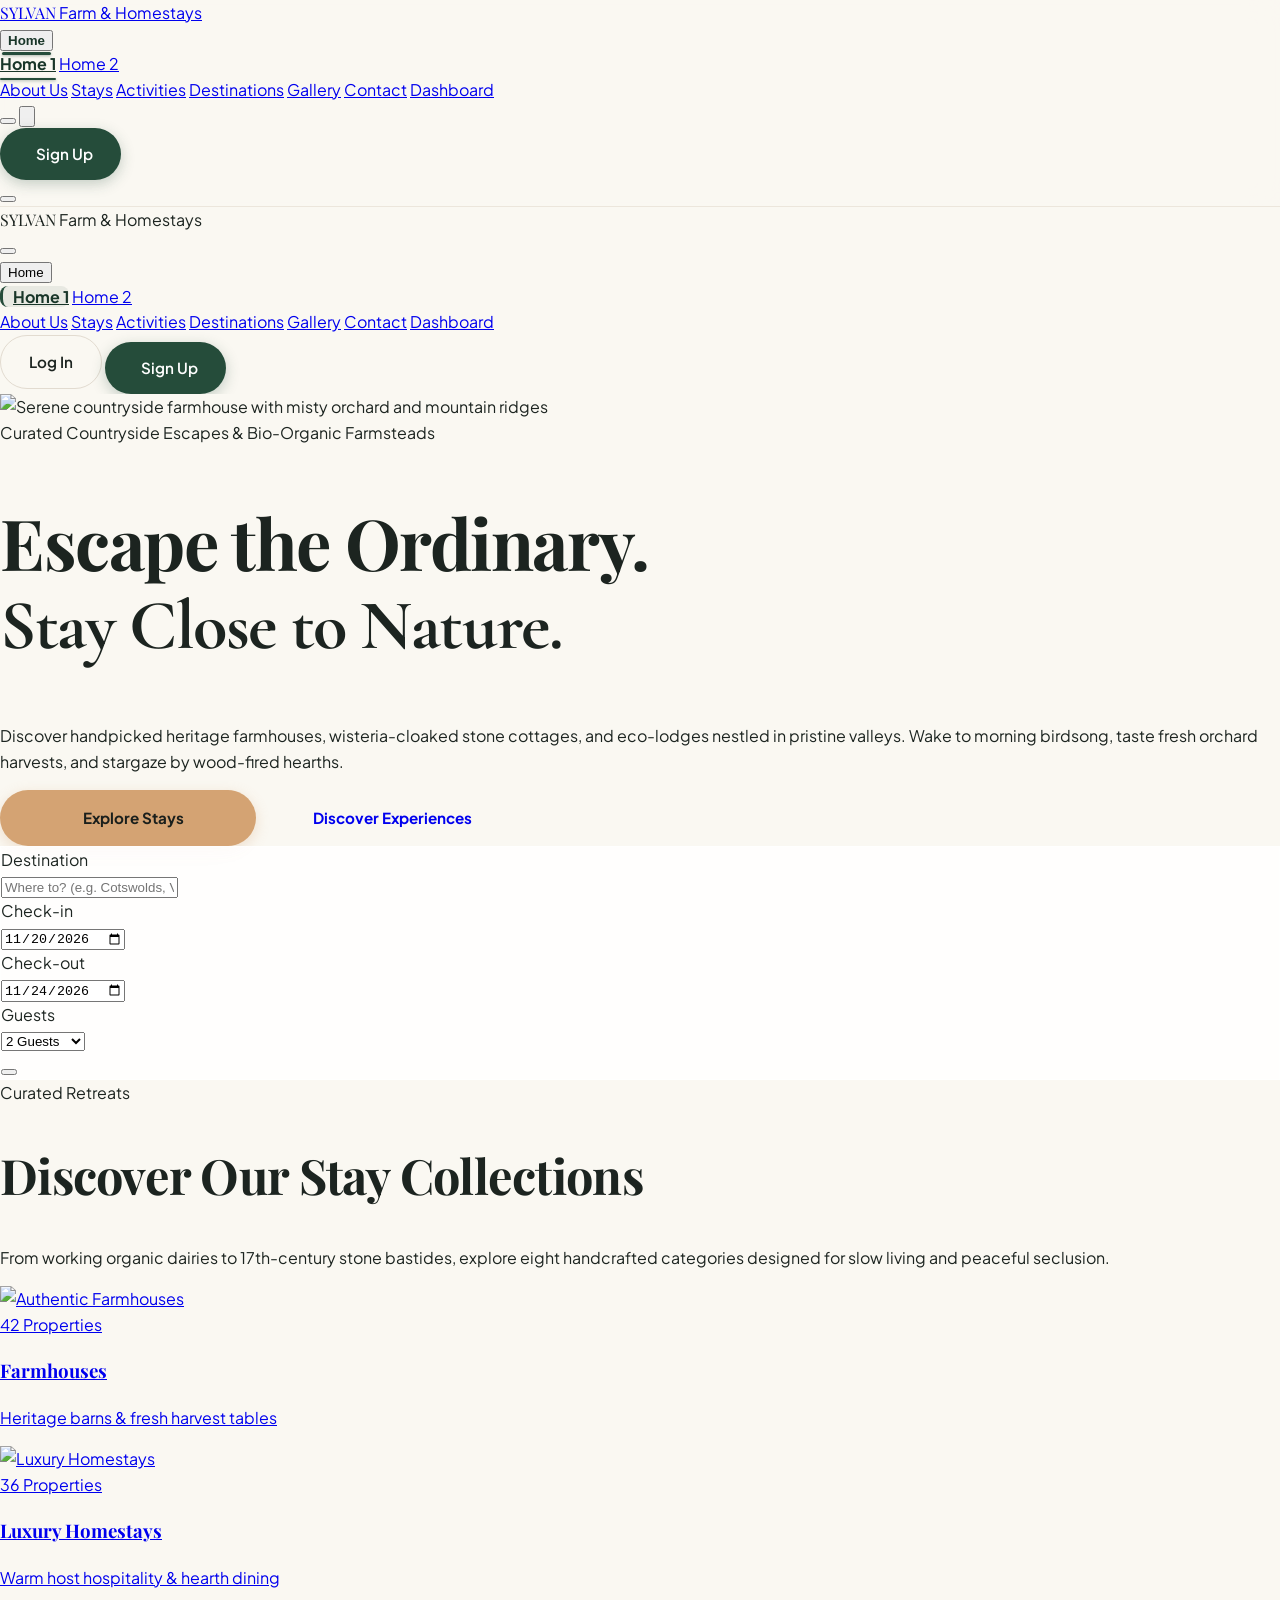
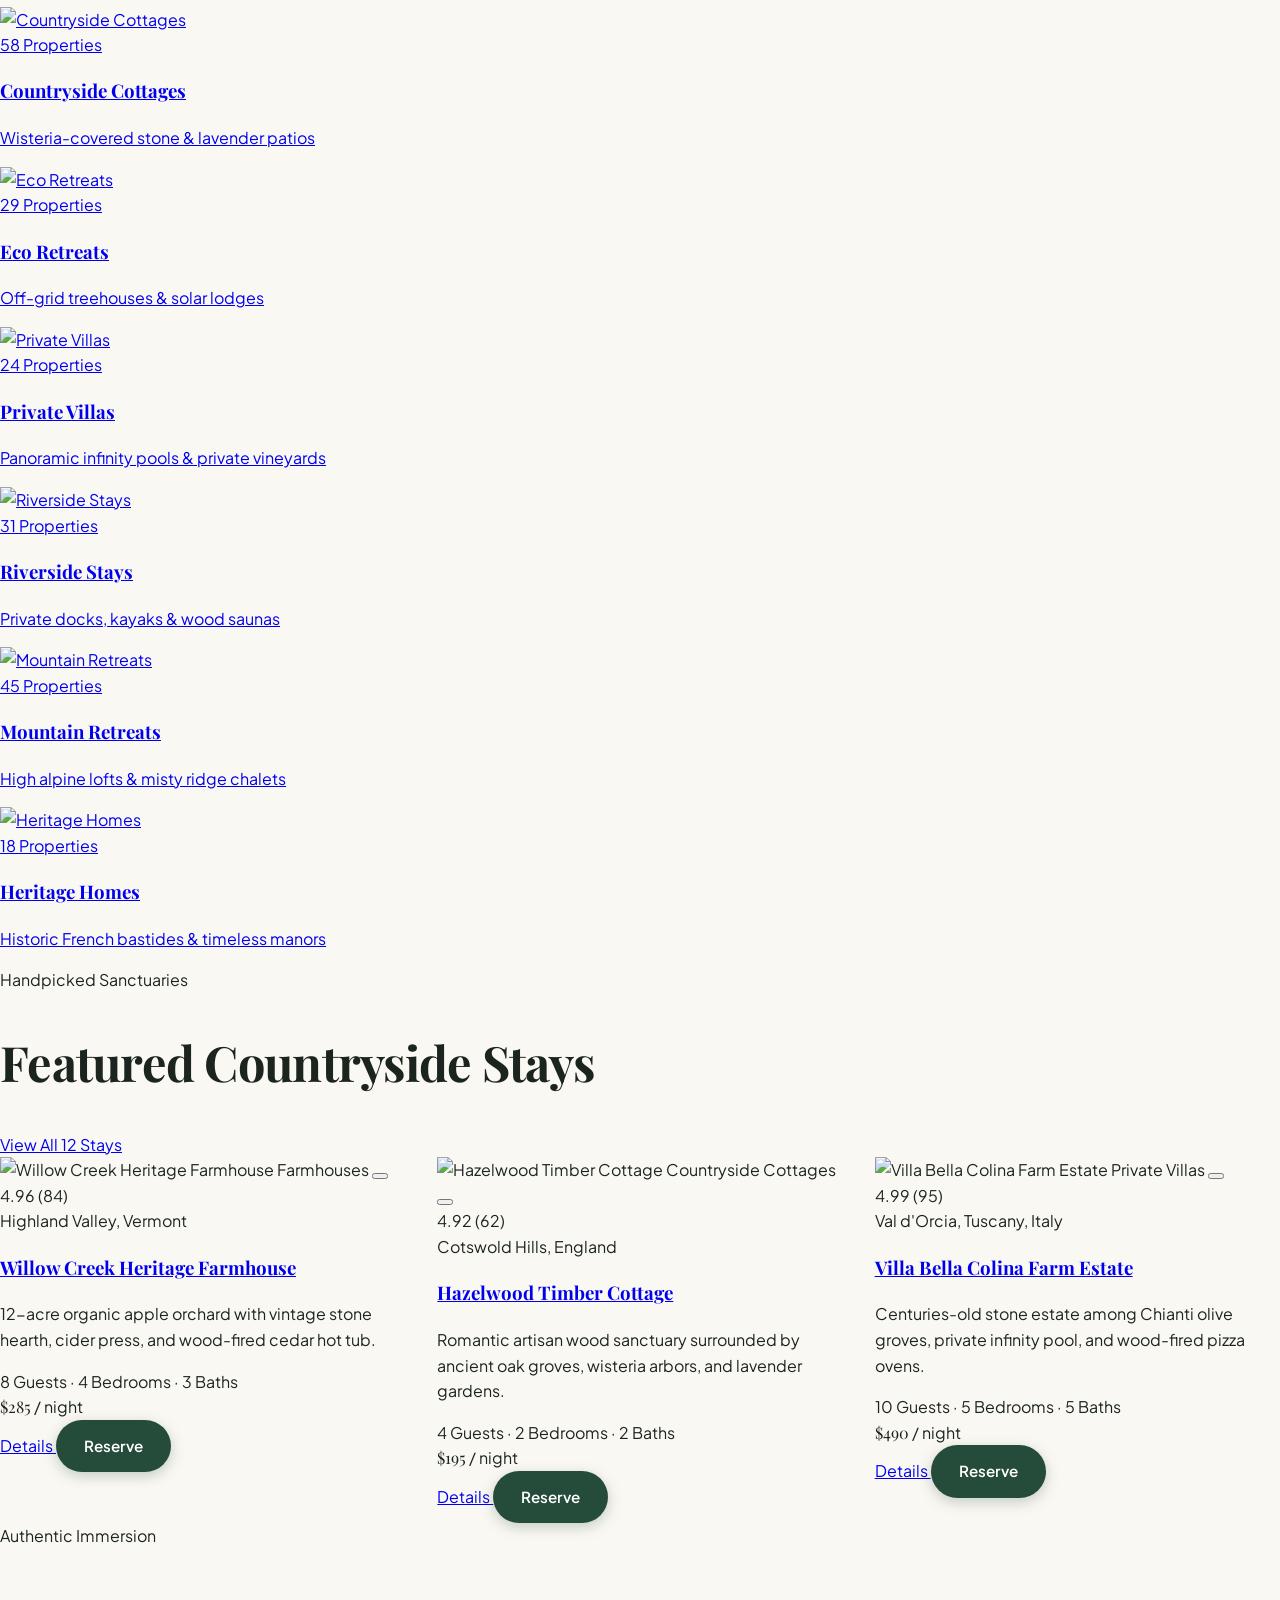
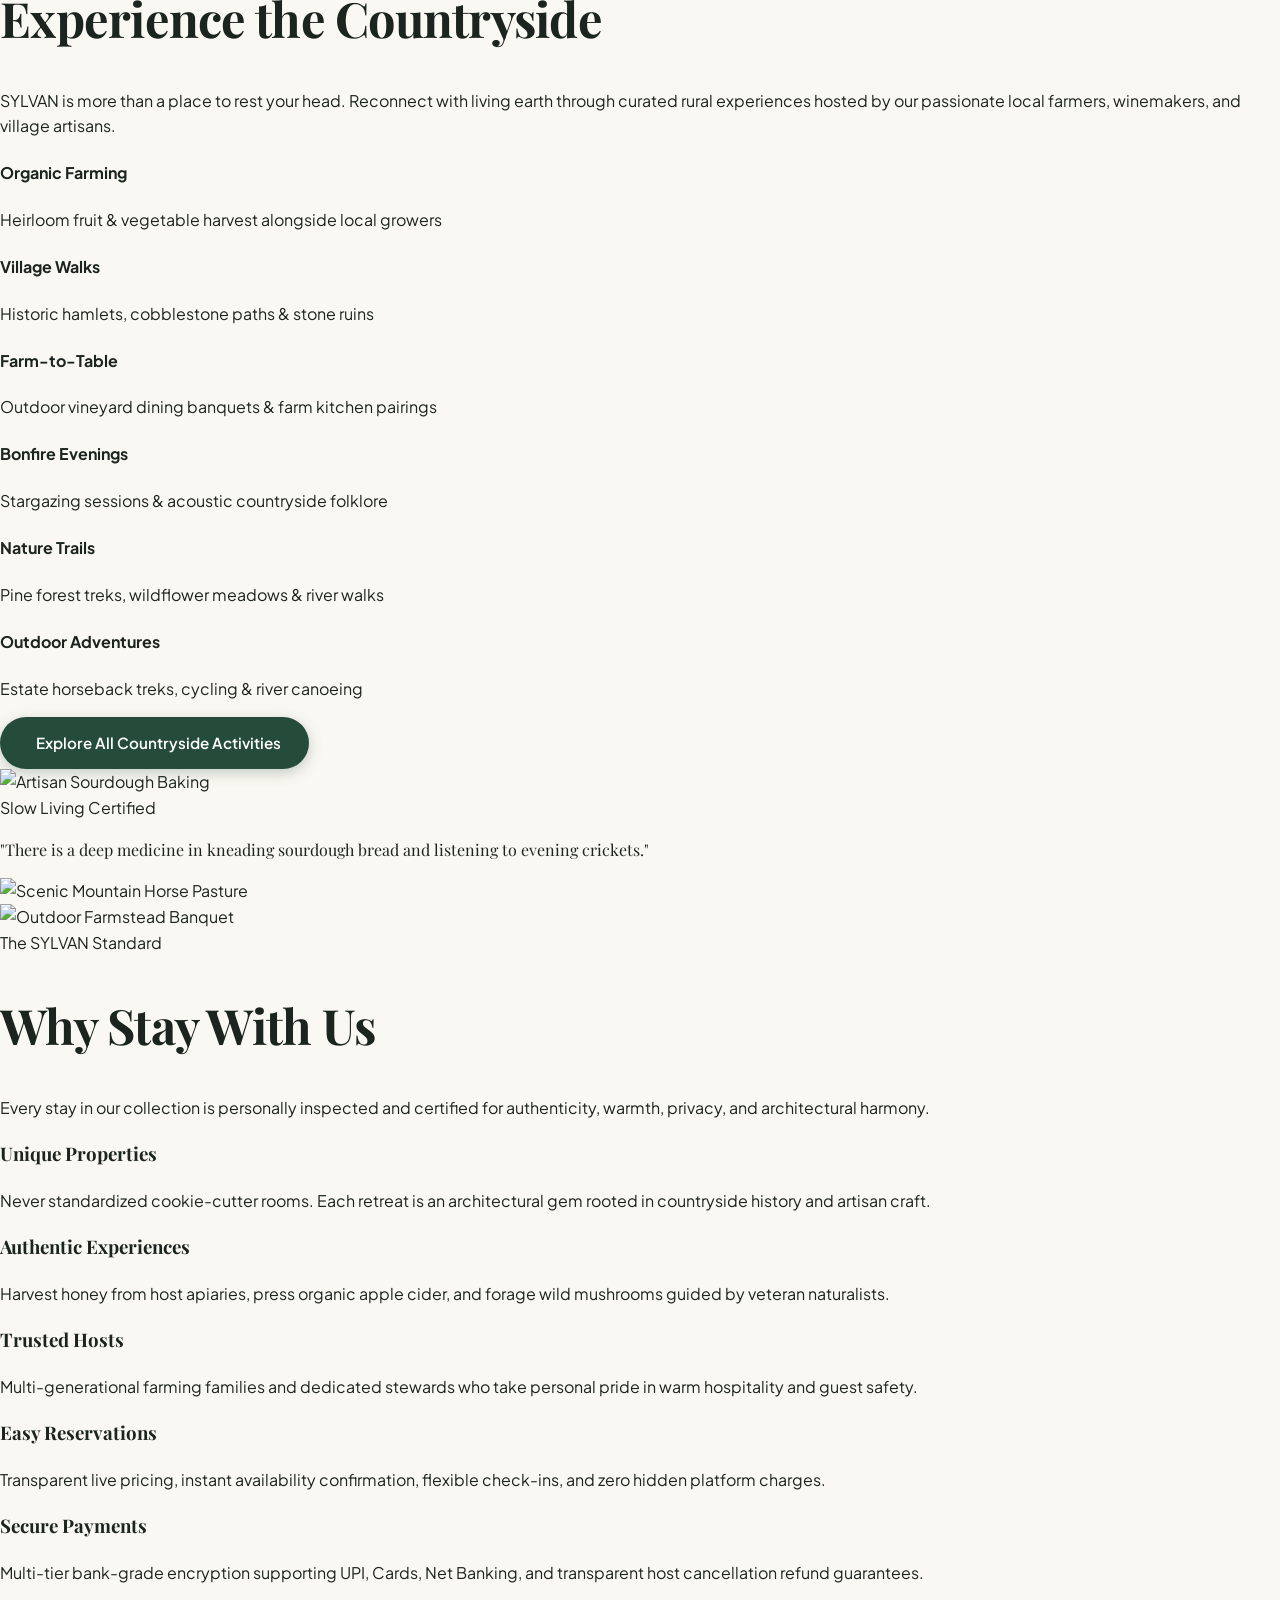
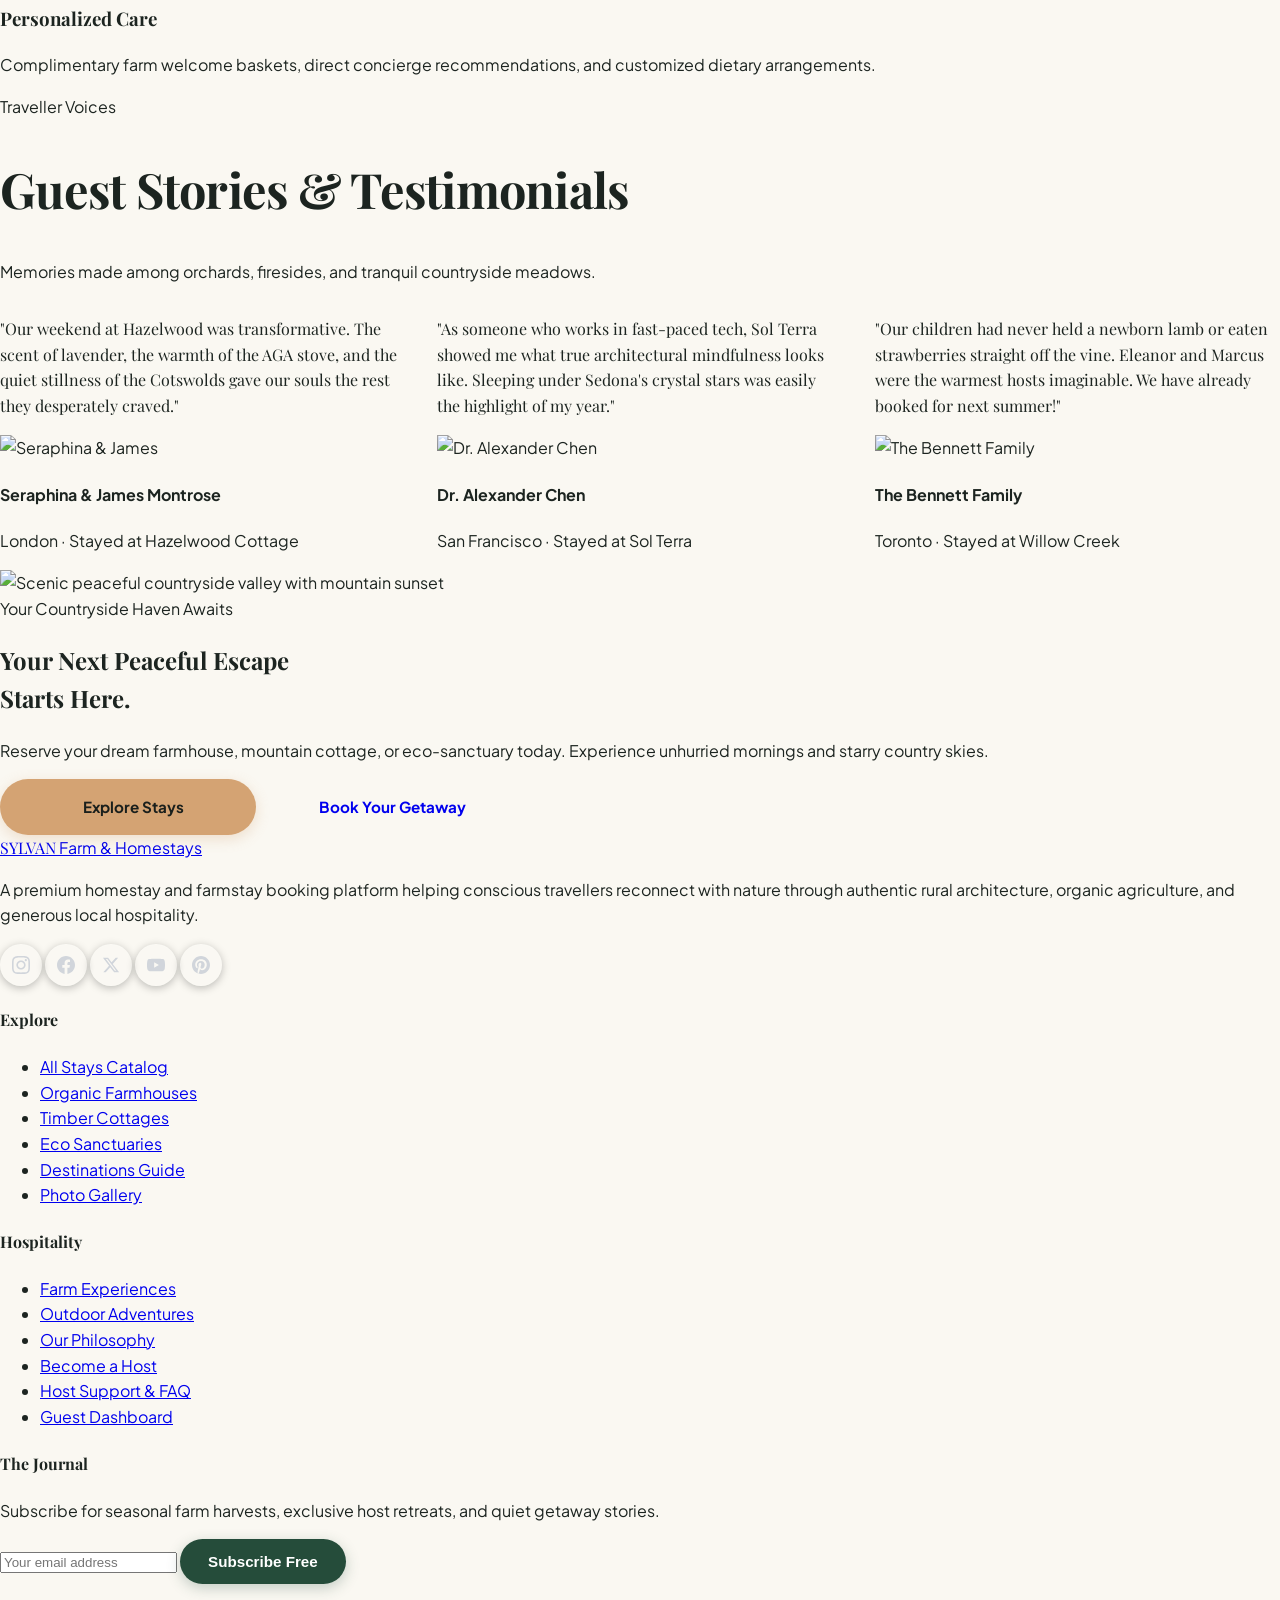
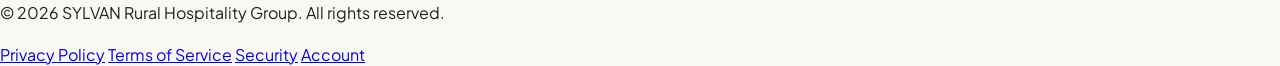
==== index.html @ 1a03da2d "Add prominent active menu indicators for desktop navbar and mobile drawer across all pages" ====
<!DOCTYPE html>
<html lang="en" dir="ltr">

<head>
  <meta charset="UTF-8">
  <link rel="icon" type="image/svg+xml" href="favicon.svg">
  <meta name="viewport" content="width=device-width, initial-scale=1.0">
  <title>SYLVAN | Luxury Homestay & Farmstay Retreats</title>
  <meta name="description"
    content="Discover, explore, and reserve authentic countryside homestays, luxury farmhouses, organic orchards, and nature sanctuaries across the world.">

  <!-- Tailwind CSS CDN -->
  <script src="https://cdn.tailwindcss.com"></script>
  <script>
    tailwind.config = {
      darkMode: 'class',
      theme: {
        extend: {
          colors: {
            forest: {
              DEFAULT: '#254C3A',
              dark: '#193629',
              light: '#32634C'
            },
            sage: {
              DEFAULT: '#A8B89A',
              light: '#E4ECE0'
            },
            cream: '#F8F5EC',
            earth: '#8B6B4A',
            sand: '#E8DDCA',
            amberAccent: '#D4A373'
          },
          fontFamily: {
            serif: ['Playfair Display', 'Georgia', 'serif'],
            display: ['Cormorant Garamond', 'Georgia', 'serif'],
            sans: ['Plus Jakarta Sans', 'sans-serif']
          }
        }
      }
    }
  </script>

  <!-- Lucide Icons -->
  <script src="https://unpkg.com/lucide@latest"></script>

  <!-- Custom Styles -->
  <link rel="stylesheet" href="css/style.css">
</head>

<body class="bg-[#FAF8F2] dark:bg-[#0F1714] text-[#1C2420] dark:text-[#F3F7F5] transition-colors duration-300">

  <!-- ==============================================================
       HEADER & NAVIGATION (Sticky across all public pages)
       ============================================================== -->
  <header class="sticky top-0 z-50 glass-nav transition-all duration-300">
    <div class="max-w-7xl mx-auto px-4 sm:px-6 xl:px-8 h-20 flex items-center justify-between gap-4">

      <!-- Logo -->
      <a href="index.html" class="flex items-center gap-2.5 sm:gap-3 group shrink-0">
        <div
          class="w-10 h-10 rounded-2xl bg-forest dark:bg-emerald-800 text-white flex items-center justify-center shadow-md group-hover:scale-105 transition-transform">
          <i data-lucide="trees" class="w-5 h-5 text-amberAccent"></i>
        </div>
        <div>
          <span
            class="font-serif text-2xl font-bold tracking-tight text-forest dark:text-emerald-300 block leading-none">SYLVAN</span>
          <span class="text-[10px] uppercase tracking-widest text-earth dark:text-stone-400 font-semibold">Farm &
            Homestays</span>
        </div>
      </a>

      <!-- Desktop Nav -->
      <nav class="hidden lg:flex items-center gap-3.5 xl:gap-6 2xl:gap-7 text-xs xl:text-sm font-semibold text-stone-700 dark:text-stone-200">
        <div class="relative group py-2">
          <button class="nav-link-active flex items-center gap-1 text-forest dark:text-emerald-300 font-bold transition-colors whitespace-nowrap">
            Home <i data-lucide="chevron-down" class="w-3.5 h-3.5"></i>
          </button>
          <div
            class="absolute top-full left-0 mt-1 w-44 bg-white dark:bg-[#15221D] rounded-2xl shadow-xl border border-stone-200 dark:border-stone-800 py-2 opacity-0 invisible group-hover:opacity-100 group-hover:visible transition-all duration-200 z-50">
            <a href="index.html"
              class="block px-4 py-2 text-xs font-semibold hover:bg-stone-50 dark:hover:bg-stone-800 text-forest dark:text-emerald-300">Home 1</a>
            <a href="home-2.html"
              class="block px-4 py-2 text-xs font-semibold hover:bg-stone-50 dark:hover:bg-stone-800">Home 2</a>
          </div>
        </div>

        <a href="about.html" class="hover:text-forest dark:hover:text-emerald-400 transition-colors whitespace-nowrap">About Us</a>
        <a href="stays.html" class="hover:text-forest dark:hover:text-emerald-400 transition-colors whitespace-nowrap">Stays</a>
        <a href="activities.html" class="hover:text-forest dark:hover:text-emerald-400 transition-colors whitespace-nowrap">Activities</a>
        <a href="destinations.html"
          class="hover:text-forest dark:hover:text-emerald-400 transition-colors whitespace-nowrap">Destinations</a>
        <a href="gallery.html" class="hover:text-forest dark:hover:text-emerald-400 transition-colors whitespace-nowrap">Gallery</a>
        <a href="contact.html" class="hover:text-forest dark:hover:text-emerald-400 transition-colors whitespace-nowrap">Contact</a>
        <a href="dashboard.html" class="hover:text-forest dark:hover:text-emerald-400 transition-colors whitespace-nowrap">Dashboard</a>
      </nav>

      <!-- Right Header Actions -->
      <div class="flex items-center gap-2 xl:gap-3 shrink-0">
        <!-- Theme Toggle -->
        <button
          class="theme-toggle-btn w-9 h-9 rounded-full bg-stone-100 dark:bg-stone-800 text-stone-700 dark:text-stone-200 flex items-center justify-center hover:scale-105 transition-transform"
          title="Toggle Light/Dark Theme">
          <i data-lucide="moon" class="theme-icon-moon w-4 h-4"></i>
          <i data-lucide="sun" class="theme-icon-sun w-4 h-4 hidden"></i>
        </button>

        <!-- RTL Toggle (Left-Right Arrow Icon) -->
        <button
          class="rtl-toggle-btn w-9 h-9 rounded-full bg-stone-100 dark:bg-stone-800 text-stone-700 dark:text-stone-200 flex items-center justify-center hover:scale-105 transition-transform"
          title="Toggle RTL / LTR Reading Direction" aria-label="Toggle RTL / LTR Reading Direction">
          <svg class="w-4 h-4" fill="none" stroke="currentColor" stroke-width="2" viewBox="0 0 24 24">
            <path stroke-linecap="round" stroke-linejoin="round" d="M8 7h12m0 0l-4-4m4 4l-4 4m0 6H4m0 0l4 4m-4-4l4-4" />
          </svg>
        </button>

        <!-- Primary Auth CTA (Sign Up in all views: mobile, tablet, desktop) -->
        <div class="flex items-center">
          <a href="signup.html" class="btn-primary text-xs px-2.5 sm:px-3.5 xl:px-5 py-1.5 sm:py-2 xl:py-2.5 shadow-sm inline-flex items-center gap-1 sm:gap-1.5 xl:gap-2 whitespace-nowrap">
            <i data-lucide="user-plus" class="w-3.5 h-3.5 text-amberAccent"></i>
            <span>Sign Up</span>
          </a>
        </div>

        <!-- Mobile Menu Trigger -->
        <button id="mobile-menu-toggle"
          class="lg:hidden w-10 h-10 rounded-2xl bg-stone-100 dark:bg-stone-800 flex items-center justify-center text-stone-800 dark:text-stone-200">
          <i data-lucide="menu" class="w-5 h-5"></i>
        </button>
      </div>
    </div>
  </header>

  <!-- Mobile Drawer Overlay -->
  <div id="mobile-drawer" class="fixed inset-0 z-[10000] bg-stone-950/60 backdrop-blur-sm hidden transition-opacity">
    <div
      class="drawer-content fixed top-0 right-0 w-80 max-w-full h-full bg-cream dark:bg-[#15221D] p-5 sm:p-6 shadow-2xl flex flex-col justify-between transition-transform duration-300 translate-x-full overflow-y-auto">
      <div>
        <div class="flex items-center justify-between pb-6 border-b border-stone-200 dark:border-stone-800">
          <div class="flex items-center gap-2.5">
            <div class="w-9 h-9 rounded-xl bg-forest dark:bg-emerald-800 text-white flex items-center justify-center shadow-xs">
              <i data-lucide="trees" class="w-4 h-4 text-amberAccent"></i>
            </div>
            <div>
              <span class="font-serif font-bold text-lg text-forest dark:text-emerald-300 block leading-none">SYLVAN</span>
              <span class="text-[9px] uppercase tracking-widest text-earth dark:text-stone-400 font-semibold">Farm & Homestays</span>
            </div>
          </div>
          <button id="mobile-drawer-close"
            class="w-8 h-8 rounded-full bg-stone-200 dark:bg-stone-800 flex items-center justify-center">
            <i data-lucide="x" class="w-4 h-4"></i>
          </button>
        </div>

        <nav class="flex flex-col gap-2.5 mt-6 text-sm font-semibold">
          <!-- Home Submenu matching Desktop -->
          <div class="py-1">
            <button type="button"
              class="w-full flex items-center justify-between py-1.5 text-forest dark:text-emerald-300 transition-colors"
              onclick="this.nextElementSibling.classList.toggle('hidden'); const icon = this.querySelector('i'); if (icon) icon.classList.toggle('rotate-180');">
              <span class="flex items-center gap-1.5">Home</span>
              <i data-lucide="chevron-down" class="w-4 h-4 text-stone-400 transition-transform duration-200"></i>
            </button>
            <div class="pl-4 flex flex-col gap-1.5 mt-1 border-l-2 border-emerald-700/40">
              <a href="index.html" class="drawer-link-active py-1 text-xs font-bold text-forest dark:text-emerald-300 block">Home 1</a>
              <a href="home-2.html" class="py-1 text-xs font-semibold hover:text-forest">Home 2</a>
            </div>
          </div>

          <a href="about.html" class="py-1.5 hover:text-forest dark:hover:text-emerald-400 transition-colors">About Us</a>
          <a href="stays.html" class="py-1.5 hover:text-forest dark:hover:text-emerald-400 transition-colors">Stays</a>
          <a href="activities.html" class="py-1.5 hover:text-forest dark:hover:text-emerald-400 transition-colors">Activities</a>
          <a href="destinations.html" class="py-1.5 hover:text-forest dark:hover:text-emerald-400 transition-colors">Destinations</a>
          <a href="gallery.html" class="py-1.5 hover:text-forest dark:hover:text-emerald-400 transition-colors">Gallery</a>
          <a href="contact.html" class="py-1.5 hover:text-forest dark:hover:text-emerald-400 transition-colors">Contact</a>
          <a href="dashboard.html" class="py-1.5 hover:text-forest dark:hover:text-emerald-400 transition-colors">Dashboard</a>
        </nav>
      </div>

      <div class="pt-4 sm:pt-6 border-t border-stone-200 dark:border-stone-800 flex flex-col gap-2.5 sm:gap-3 shrink-0 my-2">
        <a href="login.html" class="btn-secondary text-xs text-center py-2 sm:py-2.5 rounded-full font-semibold">Log In</a>
        <a href="signup.html" class="btn-primary text-xs text-center py-2 sm:py-2.5 rounded-full font-semibold inline-flex items-center justify-center gap-1.5">
          <i data-lucide="user-plus" class="w-3.5 h-3.5 text-amberAccent"></i>
          <span>Sign Up</span>
        </a>
      </div>
    </div>
  </div>

  <main>
    <!-- ==============================================================
         HOME 1 – SECTION 1: CINEMATIC HERO SECTION
         ============================================================== -->
    <section data-scroll-anim="hero-cinematic"
      class="relative min-h-[92vh] anim-hero-cinematic flex items-center justify-center overflow-hidden py-20 px-4 sm:px-6 lg:px-8">
      <!-- Full-Width Cinematic Background -->
      <div class="absolute inset-0 z-0">
        <img src="https://images.unsplash.com/photo-1501785888041-af3ef285b470?auto=format&fit=crop&w=2000&q=85"
          alt="Serene countryside farmhouse with misty orchard and mountain ridges"
          class="w-full h-full object-cover object-center filter brightness-[0.78]">
        <div class="absolute inset-0 bg-gradient-to-t from-stone-950/80 via-stone-950/30 to-stone-950/40"></div>
      </div>

      <div class="relative z-10 max-w-5xl mx-auto text-center text-white">
        <!-- Floating Pill Badge -->
        <div
          class="inline-flex items-center gap-2 px-4 py-1.5 rounded-full bg-white/15 backdrop-blur-md border border-white/25 text-amber-200 text-xs font-semibold mb-6 animate-fade-in shadow-lg">
          <i data-lucide="sparkles" class="w-3.5 h-3.5 text-amber-300"></i>
          <span>Curated Countryside Escapes & Bio-Organic Farmsteads</span>
        </div>

        <!-- Headline -->
        <h1 class="hero-title font-serif font-bold text-white mb-6 leading-tight drop-shadow-md">
          Escape the Ordinary.<br>
          <span class="italic font-normal font-display text-amber-100">Stay Close to Nature.</span>
        </h1>

        <!-- Supporting Description -->
        <p
          class="max-w-2xl mx-auto text-stone-200 text-base sm:text-lg mb-10 leading-relaxed font-light drop-shadow-sm">
          Discover handpicked heritage farmhouses, wisteria-cloaked stone cottages, and eco-lodges nestled in pristine
          valleys. Wake to morning birdsong, taste fresh orchard harvests, and stargaze by wood-fired hearths.
        </p>

        <!-- CTA Buttons -->
        <div class="flex flex-col sm:flex-row items-center justify-center gap-4 mb-14">
          <a href="stays.html" class="cta-btn-hero btn-amber shadow-xl">
            <i data-lucide="compass" class="w-4 h-4 shrink-0"></i> <span>Explore Stays</span>
          </a>
          <a href="activities.html"
            class="cta-btn-hero bg-white/15 hover:bg-white/25 backdrop-blur-md border border-white/30 text-white shadow-lg">
            <i data-lucide="sprout" class="w-4 h-4 shrink-0"></i> <span>Discover Experiences</span>
          </a>
        </div>

        <!-- Interactive Search Bar -->
        <div
          class="glass-card rounded-3xl p-4 sm:p-5 text-stone-800 dark:text-stone-100 shadow-2xl max-w-4xl mx-auto border border-white/40">
          <form class="sylvan-search-bar grid grid-cols-1 sm:grid-cols-2 lg:grid-cols-4 gap-3 text-left">
            <!-- Destination -->
            <div
              class="p-3 bg-white/80 dark:bg-stone-800/80 rounded-2xl border border-stone-200/80 dark:border-stone-700/80">
              <label
                class="block text-[11px] font-bold uppercase tracking-wider text-forest dark:text-emerald-400 mb-1">Destination</label>
              <div class="flex items-center gap-2">
                <i data-lucide="map-pin" class="w-4 h-4 text-earth shrink-0"></i>
                <input type="text" name="destination" placeholder="Where to? (e.g. Cotswolds, Vermont)"
                  class="w-full bg-transparent text-xs font-semibold focus:outline-hidden placeholder-stone-400">
              </div>
            </div>

            <!-- Check-in -->
            <div
              class="p-3 bg-white/80 dark:bg-stone-800/80 rounded-2xl border border-stone-200/80 dark:border-stone-700/80">
              <label
                class="block text-[11px] font-bold uppercase tracking-wider text-forest dark:text-emerald-400 mb-1">Check-in</label>
              <div class="flex items-center gap-2">
                <i data-lucide="calendar" class="w-4 h-4 text-earth shrink-0"></i>
                <input type="date" name="checkin" value="2026-11-20"
                  class="w-full bg-transparent text-xs font-semibold focus:outline-hidden text-stone-700 dark:text-stone-300">
              </div>
            </div>

            <!-- Check-out -->
            <div
              class="p-3 bg-white/80 dark:bg-stone-800/80 rounded-2xl border border-stone-200/80 dark:border-stone-700/80">
              <label
                class="block text-[11px] font-bold uppercase tracking-wider text-forest dark:text-emerald-400 mb-1">Check-out</label>
              <div class="flex items-center gap-2">
                <i data-lucide="calendar" class="w-4 h-4 text-earth shrink-0"></i>
                <input type="date" name="checkout" value="2026-11-24"
                  class="w-full bg-transparent text-xs font-semibold focus:outline-hidden text-stone-700 dark:text-stone-300">
              </div>
            </div>

            <!-- Guests & Search Button -->
            <div class="flex gap-2">
              <div
                class="flex-1 p-3 bg-white/80 dark:bg-stone-800/80 rounded-2xl border border-stone-200/80 dark:border-stone-700/80">
                <label
                  class="block text-[11px] font-bold uppercase tracking-wider text-forest dark:text-emerald-400 mb-1">Guests</label>
                <div class="flex items-center gap-2">
                  <i data-lucide="users" class="w-4 h-4 text-earth shrink-0"></i>
                  <select name="guests"
                    class="w-full bg-transparent text-xs font-semibold focus:outline-hidden cursor-pointer">
                    <option value="1">1 Guest</option>
                    <option value="2" selected>2 Guests</option>
                    <option value="4">4 Guests</option>
                    <option value="6">6+ Guests</option>
                  </select>
                </div>
              </div>

              <button type="submit"
                class="w-14 h-full rounded-2xl bg-forest dark:bg-emerald-700 hover:bg-forest-dark text-white flex items-center justify-center shadow-lg transition-transform hover:scale-105 shrink-0"
                title="Search Countryside Stays">
                <i data-lucide="search" class="w-5 h-5"></i>
              </button>
            </div>
          </form>
        </div>
      </div>
    </section>

    <!-- ==============================================================
         HOME 1 – SECTION 2: DISCOVER OUR STAY COLLECTIONS
         ============================================================== -->
    <section data-scroll-anim="slide-left" class="py-24 px-4 sm:px-6 lg:px-8 max-w-7xl mx-auto">
      <div class="flex flex-col md:flex-row md:items-end justify-between mb-14">
        <div>
          <span class="text-xs font-bold uppercase tracking-widest text-forest dark:text-emerald-400 block mb-2">Curated
            Retreats</span>
          <h2 class="section-title font-serif font-bold text-stone-900 dark:text-stone-100">
            Discover Our Stay Collections
          </h2>
        </div>
        <p class="text-stone-600 dark:text-stone-400 text-sm max-w-md mt-4 md:mt-0 leading-relaxed">
          From working organic dairies to 17th-century stone bastides, explore eight handcrafted categories designed for
          slow living and peaceful seclusion.
        </p>
      </div>

      <!-- Category Grid with Creative Overlapping Cards -->
      <div class="grid grid-cols-1 sm:grid-cols-2 md:grid-cols-4 gap-5">
        <!-- 1. Farmhouses -->
        <a href="stays.html?category=Farmhouses"
          class="group relative rounded-3xl overflow-hidden aspect-[4/5] shadow-sm hover:shadow-xl transition-all duration-300">
          <img src="https://images.unsplash.com/photo-1580587771525-78b9dba3b914?auto=format&fit=crop&w=800&q=80"
            alt="Authentic Farmhouses"
            class="w-full h-full object-cover group-hover:scale-105 transition-transform duration-700">
          <div class="absolute inset-0 bg-gradient-to-t from-stone-950/85 via-stone-950/20 to-transparent"></div>
          <div class="absolute bottom-5 left-5 right-5 text-white">
            <span class="text-[11px] font-semibold text-amber-300 block mb-1">42 Properties</span>
            <h3 class="font-serif font-bold text-xl group-hover:text-amber-200 transition-colors">Farmhouses</h3>
            <p class="text-xs text-stone-300 line-clamp-1 mt-1 font-light">Heritage barns & fresh harvest tables</p>
          </div>
        </a>

        <!-- 2. Luxury Homestays -->
        <a href="stays.html?category=Homestays"
          class="group relative rounded-3xl overflow-hidden aspect-[4/5] shadow-sm hover:shadow-xl transition-all duration-300">
          <img src="https://images.unsplash.com/photo-1576013551627-0cc20b96c2a7?auto=format&fit=crop&w=800&q=80"
            alt="Luxury Homestays"
            class="w-full h-full object-cover group-hover:scale-105 transition-transform duration-700">
          <div class="absolute inset-0 bg-gradient-to-t from-stone-950/85 via-stone-950/20 to-transparent"></div>
          <div class="absolute bottom-5 left-5 right-5 text-white">
            <span class="text-[11px] font-semibold text-amber-300 block mb-1">36 Properties</span>
            <h3 class="font-serif font-bold text-xl group-hover:text-amber-200 transition-colors">Luxury Homestays</h3>
            <p class="text-xs text-stone-300 line-clamp-1 mt-1 font-light">Warm host hospitality & hearth dining</p>
          </div>
        </a>

        <!-- 3. Countryside Cottages -->
        <a href="stays.html?category=Countryside Cottages"
          class="group relative rounded-3xl overflow-hidden aspect-[4/5] shadow-sm hover:shadow-xl transition-all duration-300">
          <img src="https://images.unsplash.com/photo-1570129477492-45c003edd2be?auto=format&fit=crop&w=800&q=80"
            alt="Countryside Cottages"
            class="w-full h-full object-cover group-hover:scale-105 transition-transform duration-700">
          <div class="absolute inset-0 bg-gradient-to-t from-stone-950/85 via-stone-950/20 to-transparent"></div>
          <div class="absolute bottom-5 left-5 right-5 text-white">
            <span class="text-[11px] font-semibold text-amber-300 block mb-1">58 Properties</span>
            <h3 class="font-serif font-bold text-xl group-hover:text-amber-200 transition-colors">Countryside Cottages
            </h3>
            <p class="text-xs text-stone-300 line-clamp-1 mt-1 font-light">Wisteria-covered stone & lavender patios</p>
          </div>
        </a>

        <!-- 4. Eco Retreats -->
        <a href="stays.html?category=Eco Retreats"
          class="group relative rounded-3xl overflow-hidden aspect-[4/5] shadow-sm hover:shadow-xl transition-all duration-300">
          <img src="https://images.unsplash.com/photo-1486406146926-c627a92ad1ab?auto=format&fit=crop&w=800&q=80"
            alt="Eco Retreats"
            class="w-full h-full object-cover group-hover:scale-105 transition-transform duration-700">
          <div class="absolute inset-0 bg-gradient-to-t from-stone-950/85 via-stone-950/20 to-transparent"></div>
          <div class="absolute bottom-5 left-5 right-5 text-white">
            <span class="text-[11px] font-semibold text-amber-300 block mb-1">29 Properties</span>
            <h3 class="font-serif font-bold text-xl group-hover:text-amber-200 transition-colors">Eco Retreats</h3>
            <p class="text-xs text-stone-300 line-clamp-1 mt-1 font-light">Off-grid treehouses & solar lodges</p>
          </div>
        </a>

        <!-- 5. Private Villas -->
        <a href="stays.html?category=Private Villas"
          class="group relative rounded-3xl overflow-hidden aspect-[4/5] shadow-sm hover:shadow-xl transition-all duration-300">
          <img src="https://images.unsplash.com/photo-1542314831-068cd1dbfeeb?auto=format&fit=crop&w=800&q=80"
            alt="Private Villas"
            class="w-full h-full object-cover group-hover:scale-105 transition-transform duration-700">
          <div class="absolute inset-0 bg-gradient-to-t from-stone-950/85 via-stone-950/20 to-transparent"></div>
          <div class="absolute bottom-5 left-5 right-5 text-white">
            <span class="text-[11px] font-semibold text-amber-300 block mb-1">24 Properties</span>
            <h3 class="font-serif font-bold text-xl group-hover:text-amber-200 transition-colors">Private Villas</h3>
            <p class="text-xs text-stone-300 line-clamp-1 mt-1 font-light">Panoramic infinity pools & private vineyards
            </p>
          </div>
        </a>

        <!-- 6. Riverside Stays -->
        <a href="stays.html?category=Riverside Stays"
          class="group relative rounded-3xl overflow-hidden aspect-[4/5] shadow-sm hover:shadow-xl transition-all duration-300">
          <img
            src="https://encrypted-tbn0.gstatic.com/images?q=tbn:ANd9GcSJwk8LXVZpdyXnfQPbUI5dsG7AGzssmbumWL0s18po6A&s=10"
            alt="Riverside Stays"
            class="w-full h-full object-cover group-hover:scale-105 transition-transform duration-700">
          <div class="absolute inset-0 bg-gradient-to-t from-stone-950/85 via-stone-950/20 to-transparent"></div>
          <div class="absolute bottom-5 left-5 right-5 text-white">
            <span class="text-[11px] font-semibold text-amber-300 block mb-1">31 Properties</span>
            <h3 class="font-serif font-bold text-xl group-hover:text-amber-200 transition-colors">Riverside Stays</h3>
            <p class="text-xs text-stone-300 line-clamp-1 mt-1 font-light">Private docks, kayaks & wood saunas</p>
          </div>
        </a>

        <!-- 7. Mountain Retreats -->
        <a href="stays.html?category=Mountain Retreats"
          class="group relative rounded-3xl overflow-hidden aspect-[4/5] shadow-sm hover:shadow-xl transition-all duration-300">
          <img src="https://images.unsplash.com/photo-1506905925346-21bda4d32df4?auto=format&fit=crop&w=800&q=80"
            alt="Mountain Retreats"
            class="w-full h-full object-cover group-hover:scale-105 transition-transform duration-700">
          <div class="absolute inset-0 bg-gradient-to-t from-stone-950/85 via-stone-950/20 to-transparent"></div>
          <div class="absolute bottom-5 left-5 right-5 text-white">
            <span class="text-[11px] font-semibold text-amber-300 block mb-1">45 Properties</span>
            <h3 class="font-serif font-bold text-xl group-hover:text-amber-200 transition-colors">Mountain Retreats</h3>
            <p class="text-xs text-stone-300 line-clamp-1 mt-1 font-light">High alpine lofts & misty ridge chalets</p>
          </div>
        </a>

        <!-- 8. Heritage Homes -->
        <a href="stays.html?category=Heritage Homes"
          class="group relative rounded-3xl overflow-hidden aspect-[4/5] shadow-sm hover:shadow-xl transition-all duration-300">
          <img src="https://images.unsplash.com/photo-1566073771259-6a8506099945?auto=format&fit=crop&w=800&q=80"
            alt="Heritage Homes"
            class="w-full h-full object-cover group-hover:scale-105 transition-transform duration-700">
          <div class="absolute inset-0 bg-gradient-to-t from-stone-950/85 via-stone-950/20 to-transparent"></div>
          <div class="absolute bottom-5 left-5 right-5 text-white">
            <span class="text-[11px] font-semibold text-amber-300 block mb-1">18 Properties</span>
            <h3 class="font-serif font-bold text-xl group-hover:text-amber-200 transition-colors">Heritage Homes</h3>
            <p class="text-xs text-stone-300 line-clamp-1 mt-1 font-light">Historic French bastides & timeless manors
            </p>
          </div>
        </a>
      </div>
    </section>

    <!-- ==============================================================
         HOME 1 – SECTION 3: FEATURED COUNTRYSIDE STAYS
         ============================================================== -->
    <section data-scroll-anim="3d-tilt"
      class="py-24 bg-stone-100/70 dark:bg-[#121D18] px-4 sm:px-6 lg:px-8 border-y border-stone-200/60 dark:border-stone-800/60">
      <div class="max-w-7xl mx-auto">
        <div class="flex flex-col sm:flex-row sm:items-end justify-between mb-14">
          <div>
            <span
              class="text-xs font-bold uppercase tracking-widest text-forest dark:text-emerald-400 block mb-2">Handpicked
              Sanctuaries</span>
            <h2 class="section-title font-serif font-bold text-stone-900 dark:text-stone-100">
              Featured Countryside Stays
            </h2>
          </div>
          <a href="stays.html"
            class="inline-flex items-center gap-2 text-sm font-semibold text-forest dark:text-emerald-400 hover:underline mt-4 sm:mt-0">
            View All 12 Stays <i data-lucide="arrow-right" class="w-4 h-4"></i>
          </a>
        </div>

        <!-- 3 Handpicked Featured Accommodations -->
        <div class="card-grid-3">
          <!-- Card 1: Willow Creek -->
          <div
            class="group bg-white dark:bg-[#15221D] rounded-3xl overflow-hidden border border-stone-200 dark:border-stone-800 shadow-md hover:shadow-2xl transition-all duration-300 flex flex-col justify-between">
            <div class="relative aspect-[4/3] overflow-hidden">
              <img
                src="https://encrypted-tbn0.gstatic.com/images?q=tbn:ANd9GcTlg6Acao-qY6-I6ulkHoK03q2g500cfVrba2sNjTtrhJNm96I8Ft-pIiw6&s=10"
                alt="Willow Creek Heritage Farmhouse"
                class="w-full h-full object-cover group-hover:scale-105 transition-transform duration-700">
              <span
                class="absolute top-4 left-4 px-3 py-1 rounded-full text-xs font-semibold bg-white/90 dark:bg-stone-900/90 text-stone-800 dark:text-stone-200 backdrop-blur-md">
                Farmhouses
              </span>
              <button
                class="btn-save-stay absolute top-4 right-4 w-10 h-10 rounded-full bg-white/80 dark:bg-stone-900/80 backdrop-blur-md flex items-center justify-center text-stone-600 hover:text-rose-500 transition-colors shadow-sm"
                data-stay-id="syl-01">
                <i data-lucide="heart" class="w-5 h-5"></i>
              </button>
              <div
                class="absolute bottom-3 right-3 px-3 py-1 rounded-full text-xs font-bold bg-stone-900/80 text-white backdrop-blur-md flex items-center gap-1">
                <i data-lucide="star" class="w-3.5 h-3.5 text-amber-400 fill-amber-400"></i> 4.96 (84)
              </div>
            </div>

            <div class="p-6 flex-1 flex flex-col justify-between">
              <div>
                <span class="text-xs text-stone-500 flex items-center gap-1 mb-2">
                  <i data-lucide="map-pin" class="w-3.5 h-3.5 text-emerald-700"></i> Highland Valley, Vermont
                </span>
                <h3
                  class="font-serif text-xl font-bold text-stone-900 dark:text-stone-100 mb-2 group-hover:text-forest dark:group-hover:text-emerald-400 transition-colors">
                  <a href="stay-details.html?id=syl-01">Willow Creek Heritage Farmhouse</a>
                </h3>
                <p class="text-xs text-stone-600 dark:text-stone-400 line-clamp-2 mb-4 leading-relaxed">
                  12-acre organic apple orchard with vintage stone hearth, cider press, and wood-fired cedar hot tub.
                </p>
                <div
                  class="flex items-center gap-4 text-xs text-stone-500 py-3 border-y border-stone-100 dark:border-stone-800 mb-4">
                  <span>8 Guests</span> · <span>4 Bedrooms</span> · <span>3 Baths</span>
                </div>
              </div>

              <div class="flex items-center justify-between pt-2">
                <div>
                  <span class="font-serif text-2xl font-bold text-forest dark:text-emerald-300">$285</span>
                  <span class="text-xs text-stone-500"> / night</span>
                </div>
                <div class="flex gap-2">
                  <a href="stay-details.html?id=syl-01"
                    class="px-4 py-2 rounded-full text-xs font-semibold border border-stone-200 dark:border-stone-700 hover:bg-stone-50 dark:hover:bg-stone-800 transition-all">
                    Details
                  </a>
                  <a href="booking.html?id=syl-01" class="btn-primary text-xs px-4 py-2">
                    Reserve
                  </a>
                </div>
              </div>
            </div>
          </div>

          <!-- Card 2: Hazelwood -->
          <div
            class="group bg-white dark:bg-[#15221D] rounded-3xl overflow-hidden border border-stone-200 dark:border-stone-800 shadow-md hover:shadow-2xl transition-all duration-300 flex flex-col justify-between">
            <div class="relative aspect-[4/3] overflow-hidden">
              <img
                src="https://encrypted-tbn0.gstatic.com/images?q=tbn:ANd9GcT3yFBC0GKB8EPeFjvkjriNxuJdXxTrka0VAJO_EKFgVQ&s=10"
                alt="Hazelwood Timber Cottage"
                class="w-full h-full object-cover group-hover:scale-105 transition-transform duration-700">
              <span
                class="absolute top-4 left-4 px-3 py-1 rounded-full text-xs font-semibold bg-white/90 dark:bg-stone-900/90 text-stone-800 dark:text-stone-200 backdrop-blur-md">
                Countryside Cottages
              </span>
              <button
                class="btn-save-stay absolute top-4 right-4 w-10 h-10 rounded-full bg-white/80 dark:bg-stone-900/80 backdrop-blur-md flex items-center justify-center text-stone-600 hover:text-rose-500 transition-colors shadow-sm"
                data-stay-id="syl-02">
                <i data-lucide="heart" class="w-5 h-5"></i>
              </button>
              <div
                class="absolute bottom-3 right-3 px-3 py-1 rounded-full text-xs font-bold bg-stone-900/80 text-white backdrop-blur-md flex items-center gap-1">
                <i data-lucide="star" class="w-3.5 h-3.5 text-amber-400 fill-amber-400"></i> 4.92 (62)
              </div>
            </div>

            <div class="p-6 flex-1 flex flex-col justify-between">
              <div>
                <span class="text-xs text-stone-500 flex items-center gap-1 mb-2">
                  <i data-lucide="map-pin" class="w-3.5 h-3.5 text-emerald-700"></i> Cotswold Hills, England
                </span>
                <h3
                  class="font-serif text-xl font-bold text-stone-900 dark:text-stone-100 mb-2 group-hover:text-forest dark:group-hover:text-emerald-400 transition-colors">
                  <a href="stay-details.html?id=syl-02">Hazelwood Timber Cottage</a>
                </h3>
                <p class="text-xs text-stone-600 dark:text-stone-400 line-clamp-2 mb-4 leading-relaxed">
                  Romantic artisan wood sanctuary surrounded by ancient oak groves, wisteria arbors, and lavender
                  gardens.
                </p>
                <div
                  class="flex items-center gap-4 text-xs text-stone-500 py-3 border-y border-stone-100 dark:border-stone-800 mb-4">
                  <span>4 Guests</span> · <span>2 Bedrooms</span> · <span>2 Baths</span>
                </div>
              </div>

              <div class="flex items-center justify-between pt-2">
                <div>
                  <span class="font-serif text-2xl font-bold text-forest dark:text-emerald-300">$195</span>
                  <span class="text-xs text-stone-500"> / night</span>
                </div>
                <div class="flex gap-2">
                  <a href="stay-details.html?id=syl-02"
                    class="px-4 py-2 rounded-full text-xs font-semibold border border-stone-200 dark:border-stone-700 hover:bg-stone-50 dark:hover:bg-stone-800 transition-all">
                    Details
                  </a>
                  <a href="booking.html?id=syl-02" class="btn-primary text-xs px-4 py-2">
                    Reserve
                  </a>
                </div>
              </div>
            </div>
          </div>

          <!-- Card 3: Villa Bella Colina -->
          <div
            class="group bg-white dark:bg-[#15221D] rounded-3xl overflow-hidden border border-stone-200 dark:border-stone-800 shadow-md hover:shadow-2xl transition-all duration-300 flex flex-col justify-between">
            <div class="relative aspect-[4/3] overflow-hidden">
              <img src="https://images.unsplash.com/photo-1510798831971-661eb04b3739?auto=format&fit=crop&w=800&q=80"
                alt="Villa Bella Colina Farm Estate"
                class="w-full h-full object-cover group-hover:scale-105 transition-transform duration-700">
              <span
                class="absolute top-4 left-4 px-3 py-1 rounded-full text-xs font-semibold bg-white/90 dark:bg-stone-900/90 text-stone-800 dark:text-stone-200 backdrop-blur-md">
                Private Villas
              </span>
              <button
                class="btn-save-stay absolute top-4 right-4 w-10 h-10 rounded-full bg-white/80 dark:bg-stone-900/80 backdrop-blur-md flex items-center justify-center text-stone-600 hover:text-rose-500 transition-colors shadow-sm"
                data-stay-id="syl-04">
                <i data-lucide="heart" class="w-5 h-5"></i>
              </button>
              <div
                class="absolute bottom-3 right-3 px-3 py-1 rounded-full text-xs font-bold bg-stone-900/80 text-white backdrop-blur-md flex items-center gap-1">
                <i data-lucide="star" class="w-3.5 h-3.5 text-amber-400 fill-amber-400"></i> 4.99 (95)
              </div>
            </div>

            <div class="p-6 flex-1 flex flex-col justify-between">
              <div>
                <span class="text-xs text-stone-500 flex items-center gap-1 mb-2">
                  <i data-lucide="map-pin" class="w-3.5 h-3.5 text-emerald-700"></i> Val d'Orcia, Tuscany, Italy
                </span>
                <h3
                  class="font-serif text-xl font-bold text-stone-900 dark:text-stone-100 mb-2 group-hover:text-forest dark:group-hover:text-emerald-400 transition-colors">
                  <a href="stay-details.html?id=syl-04">Villa Bella Colina Farm Estate</a>
                </h3>
                <p class="text-xs text-stone-600 dark:text-stone-400 line-clamp-2 mb-4 leading-relaxed">
                  Centuries-old stone estate among Chianti olive groves, private infinity pool, and wood-fired pizza
                  ovens.
                </p>
                <div
                  class="flex items-center gap-4 text-xs text-stone-500 py-3 border-y border-stone-100 dark:border-stone-800 mb-4">
                  <span>10 Guests</span> · <span>5 Bedrooms</span> · <span>5 Baths</span>
                </div>
              </div>

              <div class="flex items-center justify-between pt-2">
                <div>
                  <span class="font-serif text-2xl font-bold text-forest dark:text-emerald-300">$490</span>
                  <span class="text-xs text-stone-500"> / night</span>
                </div>
                <div class="flex gap-2">
                  <a href="stay-details.html?id=syl-04"
                    class="px-4 py-2 rounded-full text-xs font-semibold border border-stone-200 dark:border-stone-700 hover:bg-stone-50 dark:hover:bg-stone-800 transition-all">
                    Details
                  </a>
                  <a href="booking.html?id=syl-04" class="btn-primary text-xs px-4 py-2">
                    Reserve
                  </a>
                </div>
              </div>
            </div>
          </div>
        </div>
      </div>
    </section>

    <!-- ==============================================================
         HOME 1 – SECTION 4: EXPERIENCE THE COUNTRYSIDE
         ============================================================== -->
    <section data-scroll-anim="split-columns" class="py-24 px-4 sm:px-6 lg:px-8 max-w-7xl mx-auto">
      <!-- Centered Section Header -->
      <div class="text-center max-w-3xl mx-auto mb-16">
        <span
          class="text-xs font-bold uppercase tracking-widest text-emerald-700 dark:text-emerald-400 block mb-2">Authentic
          Immersion</span>
        <h2
          class="section-title font-serif font-bold text-3xl sm:text-4xl lg:text-5xl text-stone-900 dark:text-stone-100 mb-4">
          Experience the Countryside
        </h2>
        <p class="text-stone-600 dark:text-stone-300 text-sm sm:text-base leading-relaxed max-w-2xl mx-auto">
          SYLVAN is more than a place to rest your head. Reconnect with living earth through curated rural experiences
          hosted by our passionate local farmers, winemakers, and village artisans.
        </p>
      </div>

      <!-- Experience Cards & Editorial Composition Grid -->
      <div class="grid grid-cols-1 lg:grid-cols-12 gap-8 lg:gap-12 items-center">
        <!-- Editorial Left: Properly Aligned Experience Cards -->
        <div class="lg:col-span-6 flex flex-col justify-between">
          <div class="grid grid-cols-1 sm:grid-cols-2 gap-4 mb-8">
            <div
              class="p-4 sm:p-5 rounded-2xl bg-white dark:bg-[#15221D] border border-stone-200/80 dark:border-stone-800 shadow-xs hover:border-emerald-500/50 hover:shadow-md transition-all group">
              <div
                class="w-10 h-10 rounded-xl bg-emerald-50 dark:bg-emerald-950/60 text-emerald-700 dark:text-emerald-400 flex items-center justify-center mb-3 group-hover:scale-110 transition-transform">
                <i data-lucide="sprout" class="w-5 h-5"></i>
              </div>
              <h4 class="font-bold text-sm sm:text-base text-stone-900 dark:text-stone-100">Organic Farming</h4>
              <p class="text-xs text-stone-500 dark:text-stone-400 mt-1 leading-relaxed">Heirloom fruit & vegetable
                harvest alongside local growers</p>
            </div>
            <div
              class="p-4 sm:p-5 rounded-2xl bg-white dark:bg-[#15221D] border border-stone-200/80 dark:border-stone-800 shadow-xs hover:border-emerald-500/50 hover:shadow-md transition-all group">
              <div
                class="w-10 h-10 rounded-xl bg-emerald-50 dark:bg-emerald-950/60 text-emerald-700 dark:text-emerald-400 flex items-center justify-center mb-3 group-hover:scale-110 transition-transform">
                <i data-lucide="footprints" class="w-5 h-5"></i>
              </div>
              <h4 class="font-bold text-sm sm:text-base text-stone-900 dark:text-stone-100">Village Walks</h4>
              <p class="text-xs text-stone-500 dark:text-stone-400 mt-1 leading-relaxed">Historic hamlets, cobblestone
                paths & stone ruins</p>
            </div>
            <div
              class="p-4 sm:p-5 rounded-2xl bg-white dark:bg-[#15221D] border border-stone-200/80 dark:border-stone-800 shadow-xs hover:border-emerald-500/50 hover:shadow-md transition-all group">
              <div
                class="w-10 h-10 rounded-xl bg-emerald-50 dark:bg-emerald-950/60 text-emerald-700 dark:text-emerald-400 flex items-center justify-center mb-3 group-hover:scale-110 transition-transform">
                <i data-lucide="utensils" class="w-5 h-5"></i>
              </div>
              <h4 class="font-bold text-sm sm:text-base text-stone-900 dark:text-stone-100">Farm-to-Table</h4>
              <p class="text-xs text-stone-500 dark:text-stone-400 mt-1 leading-relaxed">Outdoor vineyard dining
                banquets & farm kitchen pairings</p>
            </div>
            <div
              class="p-4 sm:p-5 rounded-2xl bg-white dark:bg-[#15221D] border border-stone-200/80 dark:border-stone-800 shadow-xs hover:border-emerald-500/50 hover:shadow-md transition-all group">
              <div
                class="w-10 h-10 rounded-xl bg-emerald-50 dark:bg-emerald-950/60 text-emerald-700 dark:text-emerald-400 flex items-center justify-center mb-3 group-hover:scale-110 transition-transform">
                <i data-lucide="flame" class="w-5 h-5"></i>
              </div>
              <h4 class="font-bold text-sm sm:text-base text-stone-900 dark:text-stone-100">Bonfire Evenings</h4>
              <p class="text-xs text-stone-500 dark:text-stone-400 mt-1 leading-relaxed">Stargazing sessions & acoustic
                countryside folklore</p>
            </div>
            <div
              class="p-4 sm:p-5 rounded-2xl bg-white dark:bg-[#15221D] border border-stone-200/80 dark:border-stone-800 shadow-xs hover:border-emerald-500/50 hover:shadow-md transition-all group">
              <div
                class="w-10 h-10 rounded-xl bg-emerald-50 dark:bg-emerald-950/60 text-emerald-700 dark:text-emerald-400 flex items-center justify-center mb-3 group-hover:scale-110 transition-transform">
                <i data-lucide="trees" class="w-5 h-5"></i>
              </div>
              <h4 class="font-bold text-sm sm:text-base text-stone-900 dark:text-stone-100">Nature Trails</h4>
              <p class="text-xs text-stone-500 dark:text-stone-400 mt-1 leading-relaxed">Pine forest treks, wildflower
                meadows & river walks</p>
            </div>
            <div
              class="p-4 sm:p-5 rounded-2xl bg-white dark:bg-[#15221D] border border-stone-200/80 dark:border-stone-800 shadow-xs hover:border-emerald-500/50 hover:shadow-md transition-all group">
              <div
                class="w-10 h-10 rounded-xl bg-emerald-50 dark:bg-emerald-950/60 text-emerald-700 dark:text-emerald-400 flex items-center justify-center mb-3 group-hover:scale-110 transition-transform">
                <i data-lucide="compass" class="w-5 h-5"></i>
              </div>
              <h4 class="font-bold text-sm sm:text-base text-stone-900 dark:text-stone-100">Outdoor Adventures</h4>
              <p class="text-xs text-stone-500 dark:text-stone-400 mt-1 leading-relaxed">Estate horseback treks, cycling
                & river canoeing</p>
            </div>
          </div>

          <div>
            <a href="activities.html"
              class="btn-primary inline-flex items-center gap-2 text-sm px-7 py-3.5 shadow-md hover:shadow-lg transition-all">
              <i data-lucide="compass" class="w-4 h-4"></i> Explore All Countryside Activities
            </a>
          </div>
        </div>

        <!-- Editorial Right: Photographic Composition with Unique Verified Images -->
        <div class="lg:col-span-6 grid grid-cols-1 sm:grid-cols-2 gap-4">
          <div class="space-y-4">
            <div
              class="rounded-3xl overflow-hidden aspect-[3/4] shadow-lg border border-stone-200/40 dark:border-stone-800">
              <img src="https://images.unsplash.com/photo-1635341814289-55cf1490024c?auto=format&fit=crop&w=700&q=80"
                alt="Artisan Sourdough Baking"
                class="w-full h-full object-cover hover:scale-105 transition-transform duration-700">
            </div>
            <div class="p-6 rounded-3xl bg-forest text-white shadow-lg border border-emerald-900/40">
              <div class="flex items-center gap-2 text-amber-300 text-xs font-bold uppercase mb-2">
                <i data-lucide="award" class="w-4 h-4"></i> Slow Living Certified
              </div>
              <p class="font-serif text-base sm:text-lg italic leading-snug">"There is a deep medicine in kneading
                sourdough bread
                and listening to evening crickets."</p>
            </div>
          </div>
          <div class="space-y-4 pt-6">
            <div
              class="rounded-3xl overflow-hidden aspect-square shadow-lg border border-stone-200/40 dark:border-stone-800">
              <img src="https://images.unsplash.com/photo-1661792850341-e599500c2d0a?auto=format&fit=crop&w=700&q=80"
                alt="Scenic Mountain Horse Pasture"
                class="w-full h-full object-cover hover:scale-105 transition-transform duration-700">
            </div>
            <div
              class="rounded-3xl overflow-hidden aspect-[3/4] shadow-lg border border-stone-200/40 dark:border-stone-800">
              <img src="https://images.unsplash.com/photo-1528605248644-14dd04022da1?auto=format&fit=crop&w=700&q=80"
                alt="Outdoor Farmstead Banquet"
                class="w-full h-full object-cover hover:scale-105 transition-transform duration-700">
            </div>
          </div>
        </div>
      </div>
    </section>

    <!-- ==============================================================
         HOME 1 – SECTION 5: WHY STAY WITH US
         ============================================================== -->
    <section data-scroll-anim="spring-pop"
      class="py-24 bg-cream dark:bg-[#15221D] px-4 sm:px-6 lg:px-8 border-y border-stone-200/60 dark:border-stone-800/60">
      <div class="max-w-7xl mx-auto">
        <div class="text-center max-w-2xl mx-auto mb-16">
          <span class="text-xs font-bold uppercase tracking-widest text-forest dark:text-emerald-400 block mb-2">The
            SYLVAN Standard</span>
          <h2 class="section-title font-serif font-bold text-stone-900 dark:text-stone-100">
            Why Stay With Us
          </h2>
          <p class="text-stone-600 dark:text-stone-400 text-sm mt-3 leading-relaxed">
            Every stay in our collection is personally inspected and certified for authenticity, warmth, privacy, and
            architectural harmony.
          </p>
        </div>

        <!-- 6 Core Pillars Grid -->
        <div class="grid grid-cols-1 md:grid-cols-2 lg:grid-cols-3 gap-8">
          <!-- 1. Unique Properties -->
          <div
            class="p-8 rounded-3xl bg-white dark:bg-[#1B2B25] border border-stone-200/80 dark:border-stone-800/80 shadow-sm hover:shadow-xl transition-all duration-300">
            <div
              class="w-12 h-12 rounded-2xl bg-emerald-100 dark:bg-emerald-900/50 text-emerald-800 dark:text-emerald-300 flex items-center justify-center mb-6">
              <i data-lucide="home" class="w-6 h-6"></i>
            </div>
            <h3 class="font-serif text-xl font-bold mb-2">Unique Properties</h3>
            <p class="text-stone-600 dark:text-stone-400 text-sm leading-relaxed">
              Never standardized cookie-cutter rooms. Each retreat is an architectural gem rooted in countryside history
              and artisan craft.
            </p>
          </div>

          <!-- 2. Authentic Local Experiences -->
          <div
            class="p-8 rounded-3xl bg-white dark:bg-[#1B2B25] border border-stone-200/80 dark:border-stone-800/80 shadow-sm hover:shadow-xl transition-all duration-300">
            <div
              class="w-12 h-12 rounded-2xl bg-amber-100 dark:bg-amber-950/50 text-amber-800 dark:text-amber-400 flex items-center justify-center mb-6">
              <i data-lucide="sparkles" class="w-6 h-6"></i>
            </div>
            <h3 class="font-serif text-xl font-bold mb-2">Authentic Experiences</h3>
            <p class="text-stone-600 dark:text-stone-400 text-sm leading-relaxed">
              Harvest honey from host apiaries, press organic apple cider, and forage wild mushrooms guided by veteran
              naturalists.
            </p>
          </div>

          <!-- 3. Trusted Hosts -->
          <div
            class="p-8 rounded-3xl bg-white dark:bg-[#1B2B25] border border-stone-200/80 dark:border-stone-800/80 shadow-sm hover:shadow-xl transition-all duration-300">
            <div
              class="w-12 h-12 rounded-2xl bg-emerald-100 dark:bg-emerald-900/50 text-emerald-800 dark:text-emerald-300 flex items-center justify-center mb-6">
              <i data-lucide="shield-check" class="w-6 h-6"></i>
            </div>
            <h3 class="font-serif text-xl font-bold mb-2">Trusted Hosts</h3>
            <p class="text-stone-600 dark:text-stone-400 text-sm leading-relaxed">
              Multi-generational farming families and dedicated stewards who take personal pride in warm hospitality and
              guest safety.
            </p>
          </div>

          <!-- 4. Easy Reservations -->
          <div
            class="p-8 rounded-3xl bg-white dark:bg-[#1B2B25] border border-stone-200/80 dark:border-stone-800/80 shadow-sm hover:shadow-xl transition-all duration-300">
            <div
              class="w-12 h-12 rounded-2xl bg-amber-100 dark:bg-amber-950/50 text-amber-800 dark:text-amber-400 flex items-center justify-center mb-6">
              <i data-lucide="calendar-check" class="w-6 h-6"></i>
            </div>
            <h3 class="font-serif text-xl font-bold mb-2">Easy Reservations</h3>
            <p class="text-stone-600 dark:text-stone-400 text-sm leading-relaxed">
              Transparent live pricing, instant availability confirmation, flexible check-ins, and zero hidden platform
              charges.
            </p>
          </div>

          <!-- 5. Secure Payments -->
          <div
            class="p-8 rounded-3xl bg-white dark:bg-[#1B2B25] border border-stone-200/80 dark:border-stone-800/80 shadow-sm hover:shadow-xl transition-all duration-300">
            <div
              class="w-12 h-12 rounded-2xl bg-emerald-100 dark:bg-emerald-900/50 text-emerald-800 dark:text-emerald-300 flex items-center justify-center mb-6">
              <i data-lucide="lock" class="w-6 h-6"></i>
            </div>
            <h3 class="font-serif text-xl font-bold mb-2">Secure Payments</h3>
            <p class="text-stone-600 dark:text-stone-400 text-sm leading-relaxed">
              Multi-tier bank-grade encryption supporting UPI, Cards, Net Banking, and transparent host cancellation
              refund guarantees.
            </p>
          </div>

          <!-- 6. Personalized Hospitality -->
          <div
            class="p-8 rounded-3xl bg-white dark:bg-[#1B2B25] border border-stone-200/80 dark:border-stone-800/80 shadow-sm hover:shadow-xl transition-all duration-300">
            <div
              class="w-12 h-12 rounded-2xl bg-amber-100 dark:bg-amber-950/50 text-amber-800 dark:text-amber-400 flex items-center justify-center mb-6">
              <i data-lucide="heart-handshake" class="w-6 h-6"></i>
            </div>
            <h3 class="font-serif text-xl font-bold mb-2">Personalized Care</h3>
            <p class="text-stone-600 dark:text-stone-400 text-sm leading-relaxed">
              Complimentary farm welcome baskets, direct concierge recommendations, and customized dietary arrangements.
            </p>
          </div>
        </div>
      </div>
    </section>

    <!-- ==============================================================
         HOME 1 – SECTION 6: GUEST STORIES & TESTIMONIALS
         ============================================================== -->
    <section data-scroll-anim="curtain-rise" class="py-24 px-4 sm:px-6 lg:px-8 max-w-7xl mx-auto">
      <div class="text-center max-w-2xl mx-auto mb-16">
        <span class="text-xs font-bold uppercase tracking-widest text-forest dark:text-emerald-400 block mb-2">Traveller
          Voices</span>
        <h2 class="section-title font-serif font-bold text-stone-900 dark:text-stone-100">
          Guest Stories & Testimonials
        </h2>
        <p class="text-stone-600 dark:text-stone-400 text-sm mt-3">
          Memories made among orchards, firesides, and tranquil countryside meadows.
        </p>
      </div>

      <!-- Testimonials Grid (1-by-1 on mobile, 2 in row 1 + 3rd centered on tablet, 3 on desktop) -->
      <div class="card-grid-3">
        <!-- Review 1 -->
        <div
          class="p-8 rounded-3xl bg-white dark:bg-[#15221D] border border-stone-200 dark:border-stone-800 shadow-sm flex flex-col justify-between">
          <div>
            <div class="flex items-center gap-1 text-amber-400 mb-4">
              <i data-lucide="star" class="w-4 h-4 fill-amber-400"></i>
              <i data-lucide="star" class="w-4 h-4 fill-amber-400"></i>
              <i data-lucide="star" class="w-4 h-4 fill-amber-400"></i>
              <i data-lucide="star" class="w-4 h-4 fill-amber-400"></i>
              <i data-lucide="star" class="w-4 h-4 fill-amber-400"></i>
            </div>
            <p class="font-serif text-base italic text-stone-800 dark:text-stone-200 mb-6 leading-relaxed">
              "Our weekend at Hazelwood was transformative. The scent of lavender, the warmth of the AGA stove, and the
              quiet stillness of the Cotswolds gave our souls the rest they desperately craved."
            </p>
          </div>
          <div class="flex items-center gap-3 pt-4 border-t border-stone-100 dark:border-stone-800">
            <img src="https://images.unsplash.com/photo-1524504388940-b1c1722653e1?auto=format&fit=crop&w=200&q=80"
              alt="Seraphina & James" class="w-11 h-11 rounded-full object-cover">
            <div>
              <h4 class="font-bold text-sm text-stone-900 dark:text-stone-100">Seraphina & James Montrose</h4>
              <p class="text-xs text-stone-500">London · Stayed at Hazelwood Cottage</p>
            </div>
          </div>
        </div>

        <!-- Review 2 -->
        <div
          class="p-8 rounded-3xl bg-white dark:bg-[#15221D] border border-stone-200 dark:border-stone-800 shadow-sm flex flex-col justify-between">
          <div>
            <div class="flex items-center gap-1 text-amber-400 mb-4">
              <i data-lucide="star" class="w-4 h-4 fill-amber-400"></i>
              <i data-lucide="star" class="w-4 h-4 fill-amber-400"></i>
              <i data-lucide="star" class="w-4 h-4 fill-amber-400"></i>
              <i data-lucide="star" class="w-4 h-4 fill-amber-400"></i>
              <i data-lucide="star" class="w-4 h-4 fill-amber-400"></i>
            </div>
            <p class="font-serif text-base italic text-stone-800 dark:text-stone-200 mb-6 leading-relaxed">
              "As someone who works in fast-paced tech, Sol Terra showed me what true architectural mindfulness looks
              like. Sleeping under Sedona's crystal stars was easily the highlight of my year."
            </p>
          </div>
          <div class="flex items-center gap-3 pt-4 border-t border-stone-100 dark:border-stone-800">
            <img src="https://images.unsplash.com/photo-1501196354995-cbb51c65aaea?auto=format&fit=crop&w=200&q=80"
              alt="Dr. Alexander Chen" class="w-11 h-11 rounded-full object-cover">
            <div>
              <h4 class="font-bold text-sm text-stone-900 dark:text-stone-100">Dr. Alexander Chen</h4>
              <p class="text-xs text-stone-500">San Francisco · Stayed at Sol Terra</p>
            </div>
          </div>
        </div>

        <!-- Review 3 -->
        <div
          class="p-8 rounded-3xl bg-white dark:bg-[#15221D] border border-stone-200 dark:border-stone-800 shadow-sm flex flex-col justify-between">
          <div>
            <div class="flex items-center gap-1 text-amber-400 mb-4">
              <i data-lucide="star" class="w-4 h-4 fill-amber-400"></i>
              <i data-lucide="star" class="w-4 h-4 fill-amber-400"></i>
              <i data-lucide="star" class="w-4 h-4 fill-amber-400"></i>
              <i data-lucide="star" class="w-4 h-4 fill-amber-400"></i>
              <i data-lucide="star" class="w-4 h-4 fill-amber-400"></i>
            </div>
            <p class="font-serif text-base italic text-stone-800 dark:text-stone-200 mb-6 leading-relaxed">
              "Our children had never held a newborn lamb or eaten strawberries straight off the vine. Eleanor and
              Marcus were the warmest hosts imaginable. We have already booked for next summer!"
            </p>
          </div>
          <div class="flex items-center gap-3 pt-4 border-t border-stone-100 dark:border-stone-800">
            <img src="https://images.unsplash.com/photo-1508214751196-bcfd4ca60f91?auto=format&fit=crop&w=200&q=80"
              alt="The Bennett Family" class="w-11 h-11 rounded-full object-cover">
            <div>
              <h4 class="font-bold text-sm text-stone-900 dark:text-stone-100">The Bennett Family</h4>
              <p class="text-xs text-stone-500">Toronto · Stayed at Willow Creek</p>
            </div>
          </div>
        </div>
      </div>
    </section>

    <!-- ==============================================================
         HOME 1 – SECTION 7: FINAL BOOKING CTA
         ============================================================== -->
    <section data-scroll-anim="pulse-glow" class="relative py-28 px-4 sm:px-6 lg:px-8 overflow-hidden">
      <!-- Full-Width Nature Background -->
      <div class="absolute inset-0 z-0">
        <img src="https://images.unsplash.com/photo-1506744038136-46273834b3fb?auto=format&fit=crop&w=2000&q=80"
          alt="Scenic peaceful countryside valley with mountain sunset"
          class="w-full h-full object-cover filter brightness-[0.65]">
        <div class="absolute inset-0 bg-forest/40 dark:bg-stone-950/70"></div>
      </div>

      <div class="relative z-10 max-w-4xl mx-auto text-center text-white">
        <span
          class="inline-block px-4 py-1 rounded-full bg-white/20 backdrop-blur-md text-amber-200 text-xs font-semibold mb-6">
          Your Countryside Haven Awaits
        </span>

        <h2 class="font-serif text-3xl sm:text-5xl font-bold mb-6 drop-shadow-md leading-tight">
          Your Next Peaceful Escape<br>Starts Here.
        </h2>

        <p class="text-stone-200 text-base sm:text-lg max-w-xl mx-auto mb-10 font-light leading-relaxed drop-shadow-sm">
          Reserve your dream farmhouse, mountain cottage, or eco-sanctuary today. Experience unhurried mornings and
          starry country skies.
        </p>

        <div class="flex flex-col sm:flex-row items-center justify-center gap-4">
          <a href="stays.html" class="cta-btn-hero btn-amber shadow-xl">
            <i data-lucide="compass" class="w-4 h-4 shrink-0"></i> <span>Explore Stays</span>
          </a>
          <a href="booking.html?id=syl-01"
            class="cta-btn-hero bg-white hover:bg-stone-100 text-stone-900 shadow-xl">
            <i data-lucide="calendar" class="w-4 h-4 text-emerald-800 shrink-0"></i> <span>Book Your Getaway</span>
          </a>
        </div>
      </div>
    </section>
  </main>

  <!-- ==============================================================
       SHARED FOOTER (Reused across all public pages)
       ============================================================== -->
  <footer class="bg-stone-900 text-stone-300 pt-20 pb-12 border-t border-stone-800">
    <div class="max-w-7xl mx-auto px-4 sm:px-6 lg:px-8">
      <div class="grid grid-cols-1 md:grid-cols-2 lg:grid-cols-5 gap-10 pb-16 border-b border-stone-800">

        <!-- Brand Info -->
        <div class="lg:col-span-2">
          <a href="index.html" class="flex items-center gap-2.5 sm:gap-3 mb-4 group">
            <div
              class="w-10 h-10 rounded-2xl bg-forest dark:bg-emerald-800 text-white flex items-center justify-center shadow-md group-hover:scale-105 transition-transform">
              <i data-lucide="trees" class="w-5 h-5 text-amberAccent"></i>
            </div>
            <div>
              <span class="font-serif text-2xl font-bold text-white tracking-tight block leading-none">SYLVAN</span>
              <span class="text-[10px] uppercase tracking-widest text-stone-400 font-semibold">Farm & Homestays</span>
            </div>
          </a>
          <p class="text-xs text-stone-400 max-w-sm leading-relaxed mb-6">
            A premium homestay and farmstay booking platform helping conscious travellers reconnect with nature through
            authentic rural architecture, organic agriculture, and generous local hospitality.
          </p>
          <div class="flex items-center gap-2.5 text-stone-300">
            <!-- Instagram (Authentic Radial Gradient Hover) -->
            <a href="https://instagram.com" target="_blank" rel="noopener noreferrer"
              class="social-icon-btn social-instagram" aria-label="SYLVAN on Instagram" title="Instagram">
              <svg viewBox="0 0 24 24">
                <path
                  d="M12 2.163c3.204 0 3.584.012 4.85.07 3.252.148 4.771 1.691 4.919 4.919.058 1.265.069 1.645.069 4.849 0 3.205-.012 3.584-.069 4.849-.149 3.225-1.664 4.771-4.919 4.919-1.266.058-1.644.07-4.85.07-3.204 0-3.584-.012-4.849-.07-3.26-.149-4.771-1.699-4.919-4.92-.058-1.265-.07-1.644-.07-4.849 0-3.204.013-3.583.07-4.849.149-3.227 1.664-4.771 4.919-4.919 1.266-.057 1.645-.069 4.849-.069zm0-2.163c-3.259 0-3.667.014-4.947.072-4.358.2-6.78 2.618-6.98 6.98-.059 1.281-.073 1.689-.073 4.948 0 3.259.014 3.668.072 4.948.2 4.358 2.618 6.78 6.98 6.98 1.281.058 1.689.072 4.948.072 3.259 0 3.668-.014 4.948-.072 4.354-.2 6.782-2.618 6.979-6.98.059-1.28.073-1.689.073-4.948 0-3.259-.014-3.667-.072-4.947-.196-4.354-2.617-6.78-6.979-6.98-1.281-.059-1.69-.073-4.949-.073zm0 5.838c-3.403 0-6.162 2.759-6.162 6.162s2.759 6.163 6.162 6.163 6.162-2.759 6.162-6.163c0-3.403-2.759-6.162-6.162-6.162zm0 10.162c-2.209 0-4-1.79-4-4 0-2.209 1.791-4 4-4s4 1.791 4 4c0 2.21-1.791 4-4 4zm6.406-11.845c-.796 0-1.441.645-1.441 1.44s.645 1.44 1.441 1.44c.795 0 1.439-.645 1.439-1.44s-.644-1.44-1.439-1.44z" />
              </svg>
            </a>
            <!-- Facebook (Authentic #1877F2 Blue Hover) -->
            <a href="https://facebook.com" target="_blank" rel="noopener noreferrer"
              class="social-icon-btn social-facebook" aria-label="SYLVAN on Facebook" title="Facebook">
              <svg viewBox="0 0 24 24">
                <path
                  d="M24 12.073c0-6.627-5.373-12-12-12s-12 5.373-12 12c0 5.99 4.388 10.954 10.125 11.854v-8.385H7.078v-3.47h3.047V9.43c0-3.007 1.792-4.669 4.533-4.669 1.312 0 2.686.235 2.686.235v2.953H15.83c-1.491 0-1.956.925-1.956 1.874v2.25h3.328l-.532 3.47h-2.796v8.385C19.612 23.027 24 18.062 24 12.073z" />
              </svg>
            </a>
            <!-- X / Twitter (Authentic Sleek Black Hover) -->
            <a href="https://x.com" target="_blank" rel="noopener noreferrer" class="social-icon-btn social-x"
              aria-label="SYLVAN on X (Twitter)" title="X (Twitter)">
              <svg viewBox="0 0 24 24">
                <path
                  d="M18.244 2.25h3.308l-7.227 8.26 8.502 11.24H16.17l-5.214-6.817L4.99 21.75H1.68l7.73-8.835L1.254 2.25H8.08l4.713 6.231zm-1.161 17.52h1.833L7.084 4.126H5.117z" />
              </svg>
            </a>
            <!-- YouTube (Authentic #FF0000 Red Hover) -->
            <a href="https://youtube.com" target="_blank" rel="noopener noreferrer"
              class="social-icon-btn social-youtube" aria-label="SYLVAN on YouTube" title="YouTube">
              <svg viewBox="0 0 24 24">
                <path
                  d="M23.498 6.186a3.016 3.016 0 0 0-2.122-2.136C19.505 3.545 12 3.545 12 3.545s-7.505 0-9.377.505A3.017 3.017 0 0 0 .502 6.186C0 8.07 0 12 0 12s0 3.93.502 5.814a3.016 3.016 0 0 0 2.122 2.136c1.871.505 9.376.505 9.376.505s7.505 0 9.377-.505a3.015 3.015 0 0 0 2.122-2.136C24 15.93 24 12 24 12s0-3.93-.502-5.814zM9.545 15.568V8.432L15.818 12l-6.273 3.568z" />
              </svg>
            </a>
            <!-- Pinterest (Authentic #E60023 Crimson Hover) -->
            <a href="https://pinterest.com" target="_blank" rel="noopener noreferrer"
              class="social-icon-btn social-pinterest" aria-label="SYLVAN on Pinterest" title="Pinterest">
              <svg viewBox="0 0 24 24">
                <path
                  d="M12 0C5.373 0 0 5.372 0 12c0 5.084 3.163 9.426 7.627 11.174-.105-.949-.2-2.405.042-3.441.218-.937 1.407-5.965 1.407-5.965s-.359-.719-.359-1.782c0-1.668.967-2.914 2.171-2.914 1.023 0 1.518.769 1.518 1.69 0 1.029-.655 2.568-.994 3.995-.283 1.194.599 2.169 1.777 2.169 2.133 0 3.772-2.249 3.772-5.495 0-2.873-2.064-4.882-5.012-4.882-3.414 0-5.418 2.561-5.418 5.207 0 1.031.397 2.138.893 2.738a.36.36 0 0 1 .083.345l-.333 1.36c-.053.22-.174.267-.402.161-1.499-.698-2.436-2.889-2.436-4.649 0-3.785 2.75-7.262 7.929-7.262 4.163 0 7.398 2.967 7.398 6.931 0 4.136-2.607 7.464-6.227 7.464-1.216 0-2.359-.631-2.75-1.378l-.748 2.853c-.271 1.043-1.002 2.35-1.492 3.146C9.57 23.812 10.763 24 12 24c6.627 0 12-5.373 12-12 0-6.628-5.373-12-12-12z" />
              </svg>
            </a>
          </div>
        </div>

        <!-- Quick Links -->
        <div>
          <h4 class="font-serif font-bold text-sm text-white uppercase tracking-wider mb-4">Explore</h4>
          <ul class="space-y-2.5 text-xs">
            <li><a href="stays.html" class="hover:text-amber-400 transition-colors">All Stays Catalog</a></li>
            <li><a href="stays.html?category=Farmhouses" class="hover:text-amber-400 transition-colors">Organic
                Farmhouses</a></li>
            <li><a href="stays.html?category=Countryside Cottages" class="hover:text-amber-400 transition-colors">Timber
                Cottages</a></li>
            <li><a href="stays.html?category=Eco Retreats" class="hover:text-amber-400 transition-colors">Eco
                Sanctuaries</a></li>
            <li><a href="destinations.html" class="hover:text-amber-400 transition-colors">Destinations Guide</a></li>
            <li><a href="gallery.html" class="hover:text-amber-400 transition-colors">Photo Gallery</a></li>
          </ul>
        </div>

        <!-- Experiences & Hosting -->
        <div>
          <h4 class="font-serif font-bold text-sm text-white uppercase tracking-wider mb-4">Hospitality</h4>
          <ul class="space-y-2.5 text-xs">
            <li><a href="activities.html" class="hover:text-amber-400 transition-colors">Farm Experiences</a></li>
            <li><a href="activities.html" class="hover:text-amber-400 transition-colors">Outdoor Adventures</a></li>
            <li><a href="about.html" class="hover:text-amber-400 transition-colors">Our Philosophy</a></li>
            <li><a href="contact.html#host-enquiry" class="hover:text-amber-400 transition-colors">Become a Host</a>
            </li>
            <li><a href="contact.html" class="hover:text-amber-400 transition-colors">Host Support & FAQ</a></li>
            <li><a href="dashboard.html" class="text-emerald-400 font-semibold hover:underline">Guest Dashboard</a></li>
          </ul>
        </div>

        <!-- Newsletter Subscription -->
        <div>
          <h4 class="font-serif font-bold text-sm text-white uppercase tracking-wider mb-4">The Journal</h4>
          <p class="text-xs text-stone-400 mb-4 leading-relaxed">
            Subscribe for seasonal farm harvests, exclusive host retreats, and quiet getaway stories.
          </p>
          <form class="newsletter-form space-y-2">
            <input type="email" placeholder="Your email address" required
              class="w-full px-4 py-2.5 rounded-2xl bg-stone-800 border border-stone-700 text-xs text-white placeholder-stone-500 focus:outline-hidden focus:border-emerald-500">
            <button type="submit" class="w-full btn-primary text-xs py-2.5">
              Subscribe Free
            </button>
          </form>
        </div>
      </div>

      <!-- Bottom Bar -->
      <div class="pt-8 flex flex-col sm:flex-row items-center justify-between text-xs text-stone-500 gap-4">
        <p>&copy; 2026 SYLVAN Rural Hospitality Group. All rights reserved.</p>
        <div class="flex items-center gap-6">
          <a href="contact.html" class="hover:text-stone-300">Privacy Policy</a>
          <a href="contact.html" class="hover:text-stone-300">Terms of Service</a>
          <a href="contact.html" class="hover:text-stone-300">Security</a>
          <a href="dashboard.html" class="hover:text-stone-300">Account</a>
        </div>
      </div>
    </div>
  </footer>

  <!-- Scripts -->
  <script src="js/data.js"></script>
  <script src="js/main.js"></script>
</body>

</html>
---- css/style.css ----
/* ===================================================================
   SYLVAN - Handcrafted Countryside & Farmstay Booking Platform
   Primary CSS Stylesheet with Light/Dark Theme & RTL Support
   =================================================================== */

@import url('https://fonts.googleapis.com/css2?family=Cormorant+Garamond:ital,wght@0,400;0,500;0,600;0,700;1,400&family=Plus+Jakarta+Sans:wght@300;400;500;600;700;800&family=Playfair+Display:ital,wght@0,400;0,600;0,700;1,400&display=swap');

:root {
  --font-serif: 'Playfair Display', Georgia, serif;
  --font-display: 'Cormorant Garamond', Georgia, serif;
  --font-sans: 'Plus Jakarta Sans', -apple-system, BlinkMacSystemFont, "Segoe UI", Roboto, sans-serif;

  /* Theme Brand Tokens */
  --color-forest: #254C3A;
  --color-forest-dark: #193629;
  --color-forest-light: #32634C;
  --color-sage: #A8B89A;
  --color-sage-light: #E4ECE0;
  --color-cream: #F8F5EC;
  --color-earth: #8B6B4A;
  --color-sand: #E8DDCA;
  --color-amber: #D4A373;

  /* Surface & Text */
  --bg-primary: #FAF8F2;
  --bg-surface: #FFFFFF;
  --bg-surface-elevated: #F3EFE6;
  --bg-subtle: #F0EDE4;
  --border-color: #E2DBD0;
  --border-subtle: #ECE6DC;
  
  --text-primary: #1C2420;
  --text-secondary: #526058;
  --text-muted: #7E8D84;
  --text-on-forest: #FAF8F2;

  --shadow-sm: 0 2px 8px rgba(37, 76, 58, 0.05);
  --shadow-md: 0 8px 24px rgba(37, 76, 58, 0.08);
  --shadow-lg: 0 16px 40px rgba(37, 76, 58, 0.12);
  --shadow-xl: 0 24px 60px rgba(37, 76, 58, 0.16);

  --radius-sm: 8px;
  --radius-md: 14px;
  --radius-lg: 20px;
  --radius-xl: 32px;
  --radius-full: 9999px;
}

/* Dark Mode Overrides */
html.dark {
  --bg-primary: #0F1714;
  --bg-surface: #15221D;
  --bg-surface-elevated: #1B2B25;
  --bg-subtle: #192722;
  --border-color: #273A33;
  --border-subtle: #1E2F29;

  --text-primary: #F3F7F5;
  --text-secondary: #A8BBB1;
  --text-muted: #758980;

  --shadow-sm: 0 2px 8px rgba(0, 0, 0, 0.4);
  --shadow-md: 0 8px 24px rgba(0, 0, 0, 0.5);
  --shadow-lg: 0 16px 40px rgba(0, 0, 0, 0.6);
  --shadow-xl: 0 24px 60px rgba(0, 0, 0, 0.7);
}

/* Global Reset & Base */
*, *::before, *::after {
  box-sizing: border-box;
}

html {
  font-family: var(--font-sans);
  scroll-behavior: smooth;
  color: var(--text-primary);
  background-color: var(--bg-primary);
  -webkit-tap-highlight-color: transparent;
  transition: background-color 0.3s ease, color 0.3s ease;
}

body {
  margin: 0;
  padding: 0;
  overflow-x: hidden;
  background-color: var(--bg-primary);
  color: var(--text-primary);
  font-size: 16px;
  line-height: 1.6;
}

/* RTL Global Adjustments */
html[dir="rtl"] {
  direction: rtl;
  text-align: right;
}

html[dir="rtl"] .ltr-only {
  direction: ltr;
}

/* Typography Utility Classes */
.font-serif {
  font-family: var(--font-serif);
}

.font-display {
  font-family: var(--font-display);
}

.font-sans {
  font-family: var(--font-sans);
}

/* Fluid Heading Scales */
.hero-title {
  font-family: var(--font-serif);
  font-size: clamp(2.5rem, 5.5vw, 4.8rem);
  line-height: 1.1;
  letter-spacing: -0.02em;
}

.section-title {
  font-family: var(--font-serif);
  font-size: clamp(2rem, 3.8vw, 3.2rem);
  line-height: 1.2;
  letter-spacing: -0.015em;
}

.card-title {
  font-family: var(--font-serif);
  font-size: clamp(1.25rem, 1.8vw, 1.5rem);
  line-height: 1.3;
}

/* Glassmorphism & Translucencies */
.glass-nav {
  background: rgba(250, 248, 242, 0.88);
  backdrop-filter: blur(16px);
  -webkit-backdrop-filter: blur(16px);
  border-bottom: 1px solid var(--border-subtle);
}

html.dark .glass-nav {
  background: rgba(15, 23, 20, 0.88);
  backdrop-filter: blur(16px);
  -webkit-backdrop-filter: blur(16px);
  border-bottom: 1px solid var(--border-color);
}

.glass-card {
  background: rgba(255, 255, 255, 0.85);
  backdrop-filter: blur(14px);
  -webkit-backdrop-filter: blur(14px);
  border: 1px solid rgba(255, 255, 255, 0.5);
}

html.dark .glass-card {
  background: rgba(21, 34, 29, 0.85);
  backdrop-filter: blur(14px);
  -webkit-backdrop-filter: blur(14px);
  border: 1px solid rgba(39, 58, 51, 0.6);
}

/* Buttons and Interactive Elements */
.btn-primary {
  display: inline-flex;
  align-items: center;
  justify-content: center;
  gap: 0.5rem;
  background-color: var(--color-forest);
  color: #FFFFFF;
  padding: 0.875rem 1.75rem;
  border-radius: var(--radius-full);
  font-weight: 600;
  font-size: 0.95rem;
  transition: all 0.25s cubic-bezier(0.16, 1, 0.3, 1);
  box-shadow: 0 4px 14px rgba(37, 76, 58, 0.25);
  text-decoration: none;
  border: none;
  cursor: pointer;
}

.btn-primary:hover {
  background-color: var(--color-forest-dark);
  transform: translateY(-2px);
  box-shadow: 0 6px 20px rgba(37, 76, 58, 0.35);
  color: #FFFFFF;
}

.btn-primary:active {
  transform: translateY(0);
}

.btn-secondary {
  display: inline-flex;
  align-items: center;
  justify-content: center;
  gap: 0.5rem;
  background-color: transparent;
  color: var(--text-primary);
  padding: 0.875rem 1.75rem;
  border-radius: var(--radius-full);
  font-weight: 600;
  font-size: 0.95rem;
  border: 1.5px solid var(--border-color);
  transition: all 0.25s ease;
  text-decoration: none;
  cursor: pointer;
}

.btn-secondary:hover {
  background-color: var(--bg-surface-elevated);
  border-color: var(--color-forest);
  color: var(--color-forest);
  transform: translateY(-2px);
}

.btn-amber {
  display: inline-flex;
  align-items: center;
  justify-content: center;
  gap: 0.5rem;
  background-color: var(--color-amber);
  color: #1A1F1C;
  padding: 0.875rem 1.75rem;
  border-radius: var(--radius-full);
  font-weight: 700;
  font-size: 0.95rem;
  transition: all 0.25s ease;
  box-shadow: 0 4px 14px rgba(212, 163, 115, 0.3);
  text-decoration: none;
  border: none;
  cursor: pointer;
}

.btn-amber:hover {
  background-color: #C69260;
  transform: translateY(-2px);
  box-shadow: 0 6px 20px rgba(212, 163, 115, 0.45);
}

/* Unified Hero & Banner CTA Sizing Across All Views */
.cta-btn-hero {
  width: 16rem; /* 256px */
  max-width: 100%;
  height: 3.5rem; /* 56px */
  display: inline-flex;
  align-items: center;
  justify-content: center;
  gap: 0.625rem;
  border-radius: var(--radius-full);
  font-size: 0.95rem;
  font-weight: 700;
  text-decoration: none;
  box-sizing: border-box;
  text-align: center;
  white-space: nowrap;
  transition: all 0.25s ease;
}

.cta-btn-banner {
  width: 13.5rem; /* 216px */
  max-width: 100%;
  height: 3rem; /* 48px */
  display: inline-flex;
  align-items: center;
  justify-content: center;
  gap: 0.5rem;
  border-radius: var(--radius-full);
  font-size: 0.875rem;
  font-weight: 700;
  text-decoration: none;
  box-sizing: border-box;
  text-align: center;
  white-space: nowrap;
  transition: all 0.25s ease;
}

@media (max-width: 640px) {
  .cta-btn-hero {
    width: 100%;
    max-width: 18rem; /* 288px */
  }
  .cta-btn-banner {
    width: 100%;
    max-width: 18rem; /* 288px */
  }
}

/* Responsive Card Grids (1-col on mobile, 2*2 / centered 3rd card on tablet, 3-4 cols on desktop) */
.card-grid-3 {
  display: grid;
  grid-template-columns: 1fr;
  gap: 2rem;
}

@media (min-width: 640px) and (max-width: 1023px) {
  .card-grid-3 {
    display: flex;
    flex-wrap: wrap;
    justify-content: center;
    gap: 1.5rem;
  }
  .card-grid-3 > * {
    width: calc(50% - 0.75rem);
    max-width: calc(50% - 0.75rem);
    flex: 0 0 calc(50% - 0.75rem);
  }
}

@media (min-width: 1024px) {
  .card-grid-3 {
    display: grid;
    grid-template-columns: repeat(3, minmax(0, 1fr));
    gap: 2rem;
  }
}

/* Custom Scrollbars */
::-webkit-scrollbar {
  width: 8px;
  height: 8px;
}

::-webkit-scrollbar-track {
  background: var(--bg-primary);
}

::-webkit-scrollbar-thumb {
  background: var(--color-sage);
  border-radius: 999px;
}

::-webkit-scrollbar-thumb:hover {
  background: var(--color-forest);
}

/* Animations */
@keyframes fadeIn {
  from { opacity: 0; }
  to { opacity: 1; }
}

@keyframes fadeUp {
  from {
    opacity: 0;
    transform: translateY(24px);
  }
  to {
    opacity: 1;
    transform: translateY(0);
  }
}

@keyframes floatSlow {
  0%, 100% { transform: translateY(0px); }
  50% { transform: translateY(-8px); }
}

@keyframes scaleIn {
  from {
    opacity: 0;
    transform: scale(0.96);
  }
  to {
    opacity: 1;
    transform: scale(1);
  }
}

/* ==============================================================
   UNIVERSAL SECTION SCROLL-REVEAL & ANIMATION ENGINE
   ============================================================== */

/* Base initial state for all animated sections */
[data-scroll-anim] {
  opacity: 0;
  transition: opacity 0.85s cubic-bezier(0.16, 1, 0.3, 1),
              transform 0.85s cubic-bezier(0.16, 1, 0.3, 1),
              filter 0.85s cubic-bezier(0.16, 1, 0.3, 1);
  will-change: opacity, transform;
}

/* Common revealed state: full opacity and natural transform */
[data-scroll-anim].is-revealed {
  opacity: 1 !important;
  transform: none !important;
  filter: none !important;
}

/* 1. Hero Cinematic Animation (Home 1 S1, Activities S1) */
[data-scroll-anim="hero-cinematic"] {
  transform: scale(1.04) translateY(24px);
}
[data-scroll-anim="hero-cinematic"].is-revealed {
  animation: heroCinematicKeyframe 1.2s cubic-bezier(0.16, 1, 0.3, 1) forwards;
}
@keyframes heroCinematicKeyframe {
  0% { opacity: 0; transform: scale(1.04) translateY(24px); }
  100% { opacity: 1; transform: scale(1) translateY(0); }
}

/* 2. Slide Left (Fluid entrance from left) */
[data-scroll-anim="slide-left"] {
  transform: translateX(-55px);
}
[data-scroll-anim="slide-left"].is-revealed {
  opacity: 1;
  transform: translateX(0);
}

/* 3. Slide Right (Fluid entrance from right) */
[data-scroll-anim="slide-right"] {
  transform: translateX(55px);
}
[data-scroll-anim="slide-right"].is-revealed {
  opacity: 1;
  transform: translateX(0);
}

/* 4. 3D Tilt (Perspective card elevation) */
[data-scroll-anim="3d-tilt"] {
  perspective: 1100px;
  transform: perspective(1100px) rotateX(12deg) translateY(45px);
}
[data-scroll-anim="3d-tilt"].is-revealed {
  opacity: 1;
  transform: perspective(1100px) rotateX(0deg) translateY(0);
}

/* 5. Split Columns (Left & Right meeting in center) */
[data-scroll-anim="split-columns"] {
  transform: translateY(30px);
}
[data-scroll-anim="split-columns"] > div > div:first-child,
[data-scroll-anim="split-columns"] .split-left {
  transition: transform 0.9s cubic-bezier(0.16, 1, 0.3, 1), opacity 0.9s ease;
  transform: translateX(-40px);
  opacity: 0;
}
[data-scroll-anim="split-columns"] > div > div:last-child,
[data-scroll-anim="split-columns"] .split-right {
  transition: transform 0.9s cubic-bezier(0.16, 1, 0.3, 1), opacity 0.9s ease;
  transform: translateX(40px);
  opacity: 0;
}
[data-scroll-anim="split-columns"].is-revealed > div > div:first-child,
[data-scroll-anim="split-columns"].is-revealed > div > div:last-child,
[data-scroll-anim="split-columns"].is-revealed .split-left,
[data-scroll-anim="split-columns"].is-revealed .split-right {
  transform: translateX(0) !important;
  opacity: 1 !important;
}

/* 6. Spring Pop (Badges & cards pop in with spring physics) */
[data-scroll-anim="spring-pop"] {
  transform: scale(0.88) translateY(25px);
  transition-timing-function: cubic-bezier(0.34, 1.56, 0.64, 1);
}
[data-scroll-anim="spring-pop"].is-revealed {
  opacity: 1;
  transform: scale(1) translateY(0);
}

/* 7. Curtain Rise (Atmospheric soft blur-to-sharp rise) */
[data-scroll-anim="curtain-rise"] {
  transform: translateY(45px) scale(0.98);
  filter: blur(4px);
}
[data-scroll-anim="curtain-rise"].is-revealed {
  opacity: 1;
  transform: translateY(0) scale(1);
  filter: blur(0);
}

/* 8. Pulse Glow (Deep atmospheric shadow bloom & zoom) */
[data-scroll-anim="pulse-glow"] {
  transform: scale(0.97) translateY(30px);
}
[data-scroll-anim="pulse-glow"].is-revealed {
  animation: pulseGlowKeyframe 1.1s cubic-bezier(0.16, 1, 0.3, 1) forwards;
}
@keyframes pulseGlowKeyframe {
  0% { opacity: 0; transform: scale(0.97) translateY(30px); }
  100% { opacity: 1; transform: scale(1) translateY(0); }
}

/* 9. Zoom In (Panoramic scale entrance) */
[data-scroll-anim="zoom-in"] {
  transform: scale(0.91) translateY(30px);
}
[data-scroll-anim="zoom-in"].is-revealed {
  opacity: 1;
  transform: scale(1) translateY(0);
}

/* 10. Zoom Out (Cinematic photo zoom-out reveal) */
[data-scroll-anim="zoom-out"] {
  transform: scale(1.07);
}
[data-scroll-anim="zoom-out"].is-revealed {
  opacity: 1;
  transform: scale(1);
}

/* 11. Stagger Up (Child cards pop up sequentially) */
[data-scroll-anim="stagger-up"] {
  transform: translateY(35px);
}
[data-scroll-anim="stagger-up"].is-revealed {
  opacity: 1;
  transform: translateY(0);
}

/* 12. Flip Card (3D Y-axis perspective flip) */
[data-scroll-anim="flip-card"] {
  perspective: 900px;
  transform: perspective(900px) rotateY(-8deg) translateY(35px);
}
[data-scroll-anim="flip-card"].is-revealed {
  opacity: 1;
  transform: perspective(900px) rotateY(0deg) translateY(0);
}

/* 13. Fade Up (Soft vertical rise) */
[data-scroll-anim="fade-up"] {
  transform: translateY(40px);
}
[data-scroll-anim="fade-up"].is-revealed {
  opacity: 1;
  transform: translateY(0);
}

/* 14. Fade Down (Soft vertical entrance from above) */
[data-scroll-anim="fade-down"] {
  transform: translateY(-40px);
}
[data-scroll-anim="fade-down"].is-revealed {
  opacity: 1;
  transform: translateY(0);
}

/* 15. Rotate Up (Angled organic rotation) */
[data-scroll-anim="rotate-up"] {
  transform: rotate(-2.5deg) translateY(45px);
}
[data-scroll-anim="rotate-up"].is-revealed {
  opacity: 1;
  transform: rotate(0deg) translateY(0);
}

/* 16. Drift Left (Angled horizontal drift) */
[data-scroll-anim="drift-left"] {
  transform: translateX(45px) rotate(1.2deg);
}
[data-scroll-anim="drift-left"].is-revealed {
  opacity: 1;
  transform: translateX(0) rotate(0deg);
}

/* 17. Drift Right (Angled horizontal drift from left) */
[data-scroll-anim="drift-right"] {
  transform: translateX(-45px) rotate(-1.2deg);
}
[data-scroll-anim="drift-right"].is-revealed {
  opacity: 1;
  transform: translateX(0) rotate(0deg);
}

/* Legacy helper support */
.section-animate {
  opacity: 0;
  transition: all 0.8s cubic-bezier(0.16, 1, 0.3, 1);
}
.section-animate.is-revealed {
  opacity: 1;
  transform: none;
}

/* ==============================================================
   ORIGINAL BRAND SOCIAL ICONS & HOVER EFFECTS
   ============================================================== */
.social-icon-btn {
  display: inline-flex;
  align-items: center;
  justify-content: center;
  width: 42px;
  height: 42px;
  border-radius: 9999px;
  background-color: rgba(255, 255, 255, 0.08);
  border: 1px solid rgba(255, 255, 255, 0.14);
  color: #D1D5DB;
  transition: all 0.3s cubic-bezier(0.16, 1, 0.3, 1);
  box-shadow: 0 2px 8px rgba(0, 0, 0, 0.25);
  position: relative;
  overflow: hidden;
}

.social-icon-btn svg {
  width: 18px;
  height: 18px;
  fill: currentColor;
  transition: transform 0.25s ease, fill 0.25s ease;
}

.social-icon-btn:hover {
  color: #FFFFFF;
  transform: translateY(-3px) scale(1.08);
}

.social-icon-btn:hover svg {
  transform: scale(1.08);
}

/* Instagram Original Vibrant Gradient Hover */
.social-icon-btn.social-instagram:hover {
  background: radial-gradient(circle at 30% 107%, #fdf497 0%, #fdf497 5%, #fd5949 45%, #d6249f 60%, #285AEB 90%);
  border-color: transparent;
  box-shadow: 0 6px 20px rgba(214, 36, 159, 0.5);
}

/* Facebook Original Brand Blue Hover */
.social-icon-btn.social-facebook:hover {
  background-color: #1877F2;
  border-color: #1877F2;
  box-shadow: 0 6px 20px rgba(24, 119, 242, 0.5);
}

/* X / Twitter Original Modern Black Hover */
.social-icon-btn.social-x:hover {
  background-color: #000000;
  border-color: rgba(255, 255, 255, 0.35);
  box-shadow: 0 6px 20px rgba(255, 255, 255, 0.2);
}

/* YouTube Original Brand Red Hover */
.social-icon-btn.social-youtube:hover {
  background-color: #FF0000;
  border-color: #FF0000;
  box-shadow: 0 6px 20px rgba(255, 0, 0, 0.5);
}

/* Pinterest Original Brand Crimson Hover */
.social-icon-btn.social-pinterest:hover {
  background-color: #E60023;
  border-color: #E60023;
  box-shadow: 0 6px 20px rgba(230, 0, 35, 0.5);
}

/* WhatsApp Original Brand Green Hover */
.social-icon-btn.social-whatsapp:hover {
  background-color: #25D366;
  border-color: #25D366;
  box-shadow: 0 6px 20px rgba(37, 211, 102, 0.5);
}

/* ==============================================================
   FLOATING BACK TO TOP BUTTON (Right Corner)
   ============================================================== */
#back-to-top-btn {
  position: fixed;
  bottom: 28px;
  right: 28px;
  z-index: 40;
  width: 48px;
  height: 48px;
  border-radius: 9999px;
  background-color: var(--color-forest);
  color: #FFFFFF;
  display: flex;
  align-items: center;
  justify-content: center;
  border: 1px solid rgba(255, 255, 255, 0.25);
  box-shadow: 0 8px 24px rgba(37, 76, 58, 0.45);
  cursor: pointer;
  opacity: 0;
  visibility: hidden;
  transform: translateY(16px);
  transition: all 0.3s cubic-bezier(0.16, 1, 0.3, 1);
}

#back-to-top-btn.visible {
  opacity: 1;
  visibility: visible;
  transform: translateY(0);
}

#back-to-top-btn:hover {
  background-color: var(--color-forest-dark);
  transform: translateY(-4px) scale(1.05);
  box-shadow: 0 12px 30px rgba(37, 76, 58, 0.6);
}

html[dir="rtl"] #back-to-top-btn {
  right: auto;
  left: 28px;
}

/* ==============================================================
   MOBILE & TABLET DRAWER ENHANCEMENTS
   ============================================================== */
#mobile-drawer {
  z-index: 10000 !important;
}

#mobile-drawer .drawer-content {
  z-index: 10001 !important;
  max-height: 100vh;
  max-height: 100dvh;
  overflow-y: auto;
  -webkit-overflow-scrolling: touch;
}

/* Ensure floating back-to-top never overlaps mobile drawer */
body.drawer-open #back-to-top-btn,
#mobile-drawer:not(.hidden) ~ #back-to-top-btn {
  opacity: 0 !important;
  visibility: hidden !important;
  pointer-events: none !important;
}

/* ==============================================================
   ACTIVE NAVIGATION MENU INDICATORS
   ============================================================== */
.nav-link-active {
  color: #193629 !important;
  font-weight: 700 !important;
  position: relative !important;
}

html.dark .nav-link-active {
  color: #6ee7b7 !important;
}

.nav-link-active::after {
  content: '';
  position: absolute;
  bottom: -6px;
  left: 0;
  right: 0;
  height: 2.5px;
  background-color: var(--color-forest, #254C3A);
  border-radius: 9999px;
  box-shadow: 0 1px 3px rgba(25, 54, 41, 0.35);
}

html.dark .nav-link-active::after {
  background-color: #34d399;
  box-shadow: 0 1px 4px rgba(52, 211, 153, 0.45);
}

.drawer-link-active {
  color: #193629 !important;
  font-weight: 700 !important;
  background-color: rgba(25, 54, 41, 0.08) !important;
  border-left: 3px solid var(--color-forest, #254C3A) !important;
  padding-left: 0.625rem !important;
  border-radius: 0.5rem !important;
}

html.dark .drawer-link-active {
  color: #6ee7b7 !important;
  background-color: rgba(52, 211, 153, 0.12) !important;
  border-left-color: #34d399 !important;
}

html[dir="rtl"] .drawer-link-active {
  border-left: none !important;
  border-right: 3px solid var(--color-forest, #254C3A) !important;
  padding-left: 0.5rem !important;
  padding-right: 0.625rem !important;
}

html[dir="rtl"].dark .drawer-link-active {
  border-right-color: #34d399 !important;
}
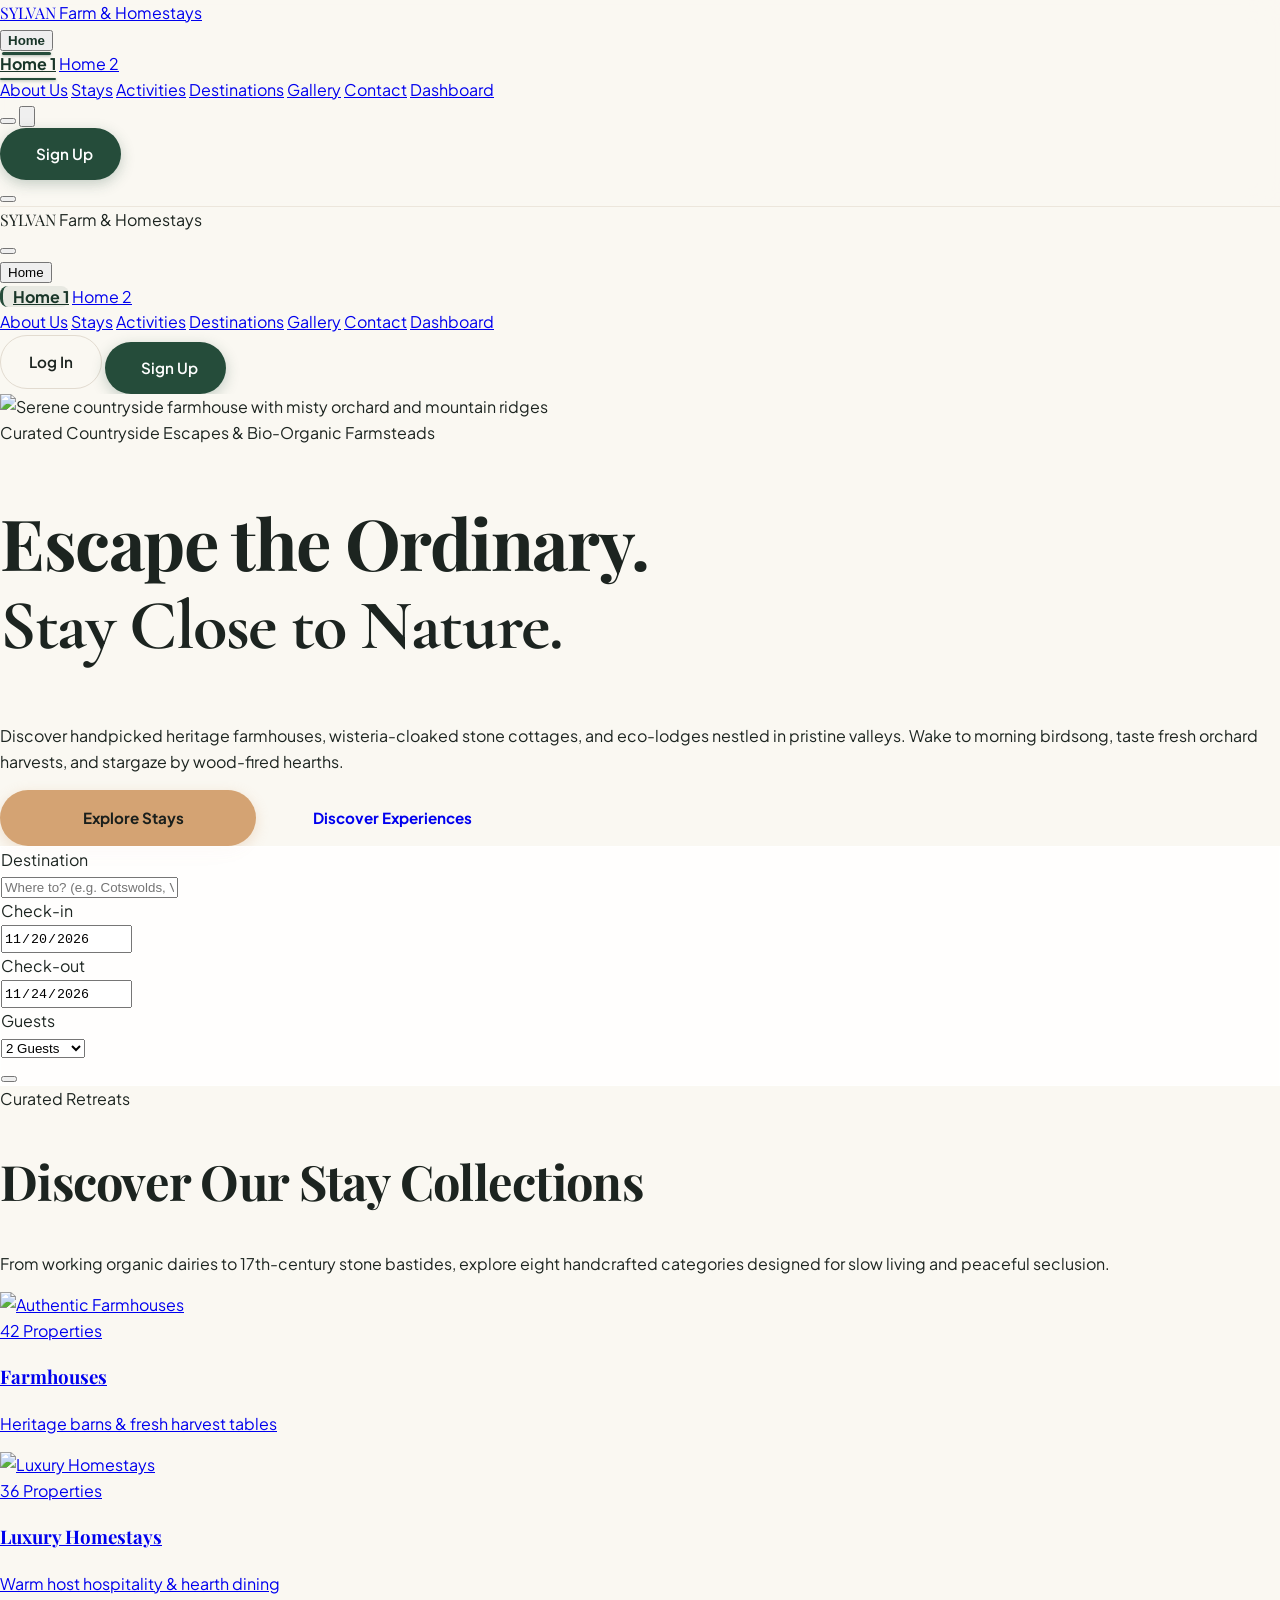
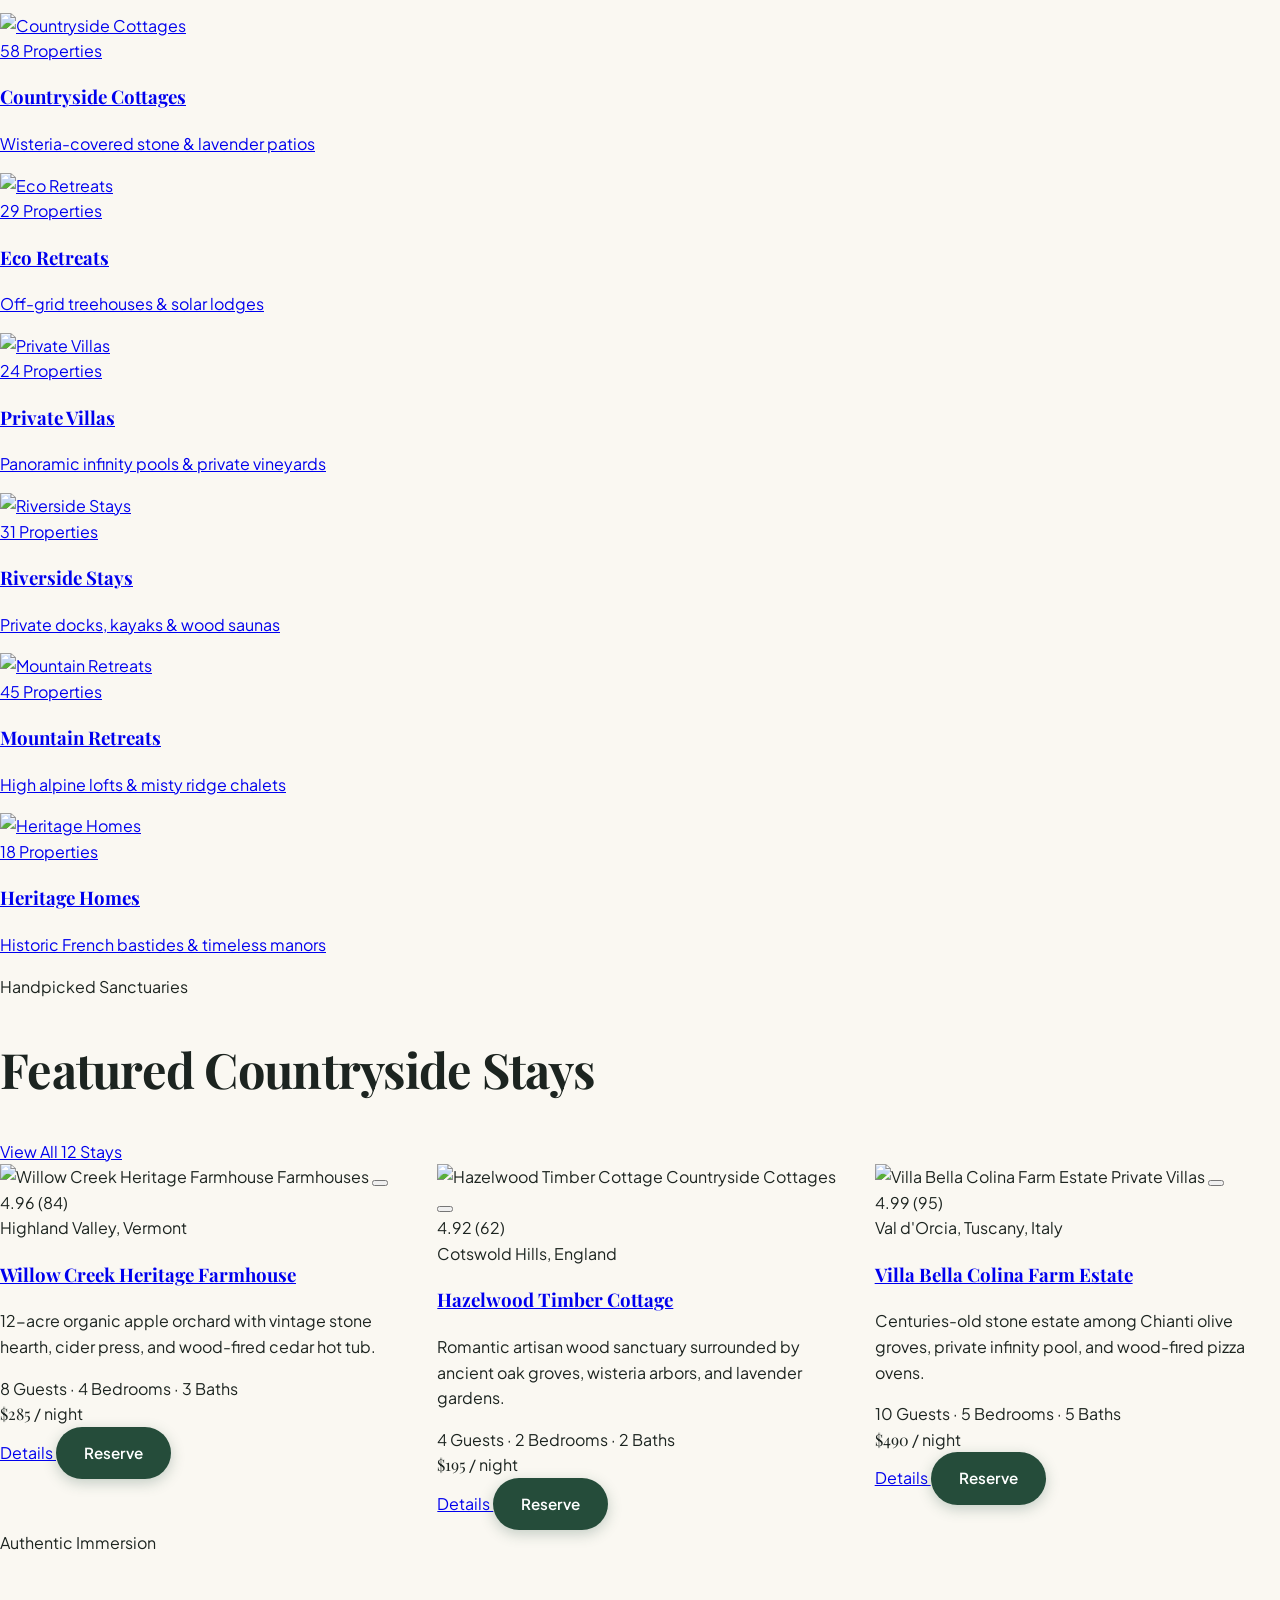
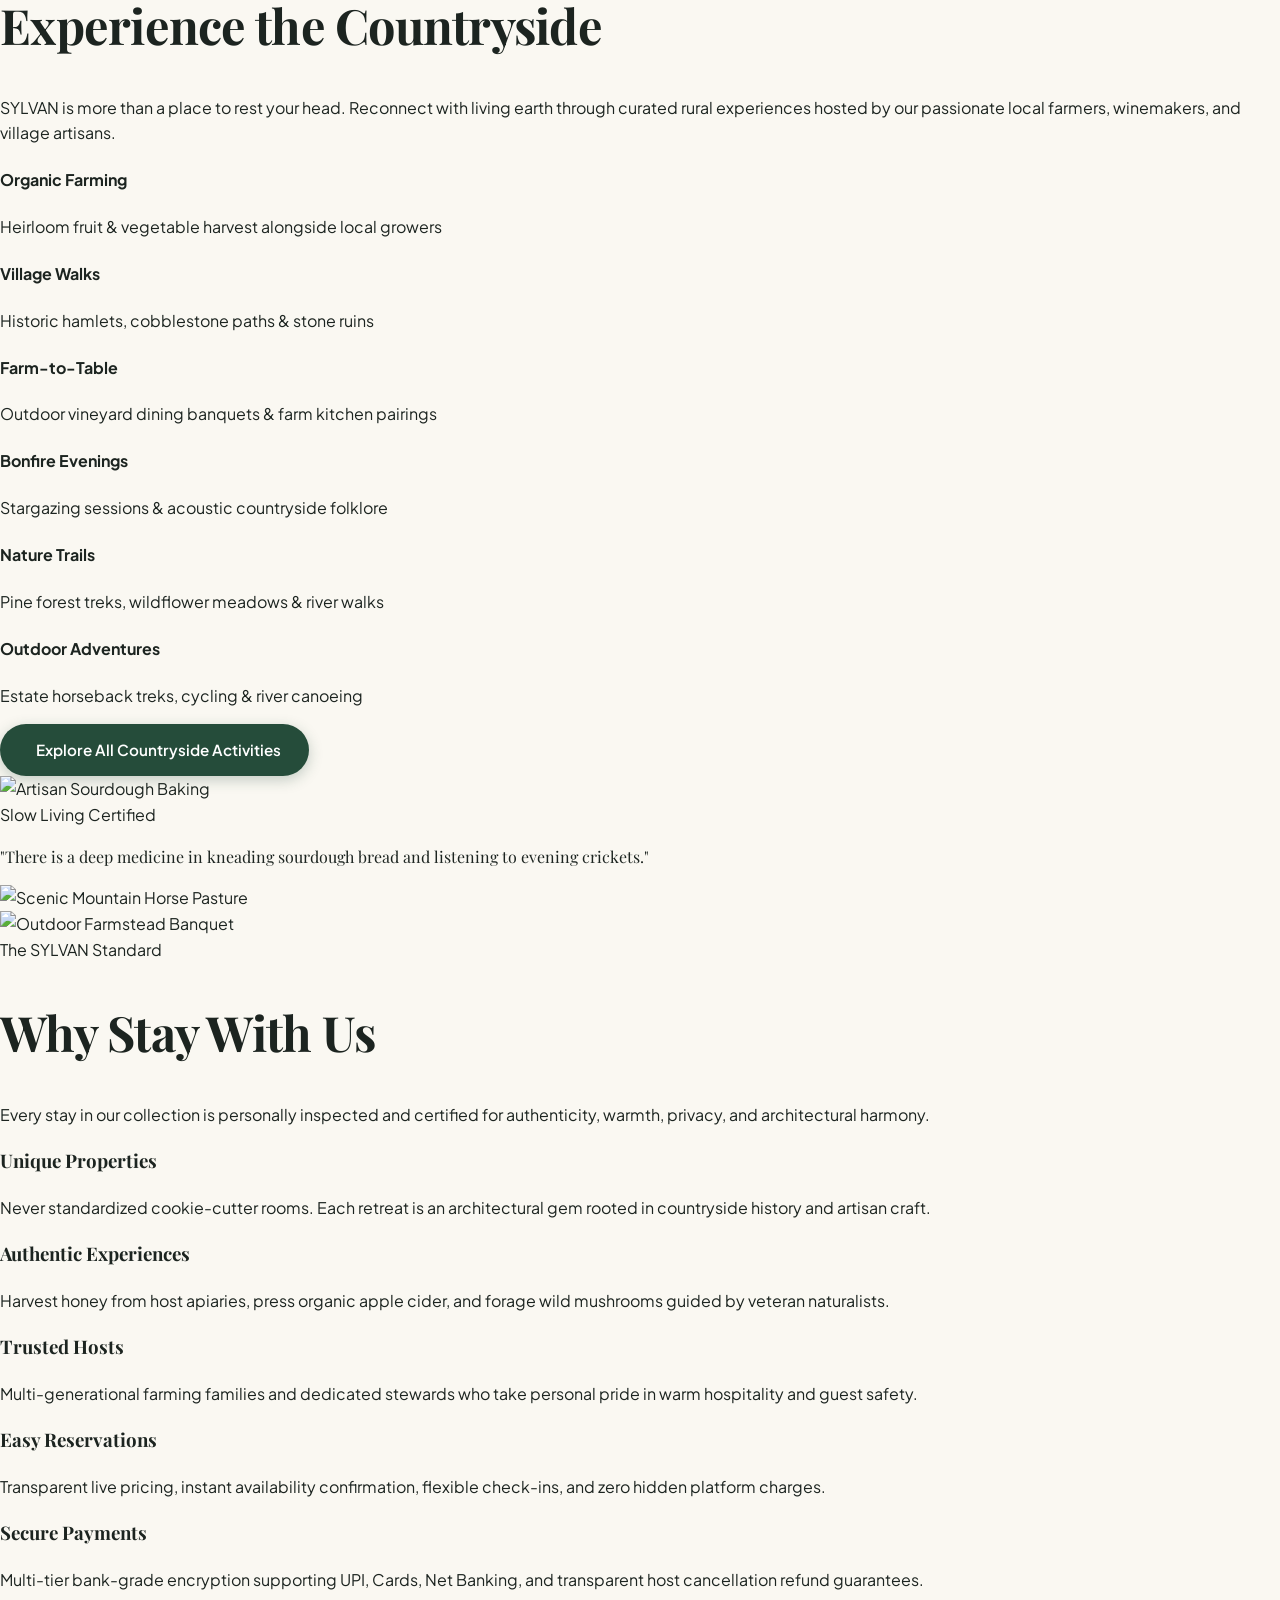
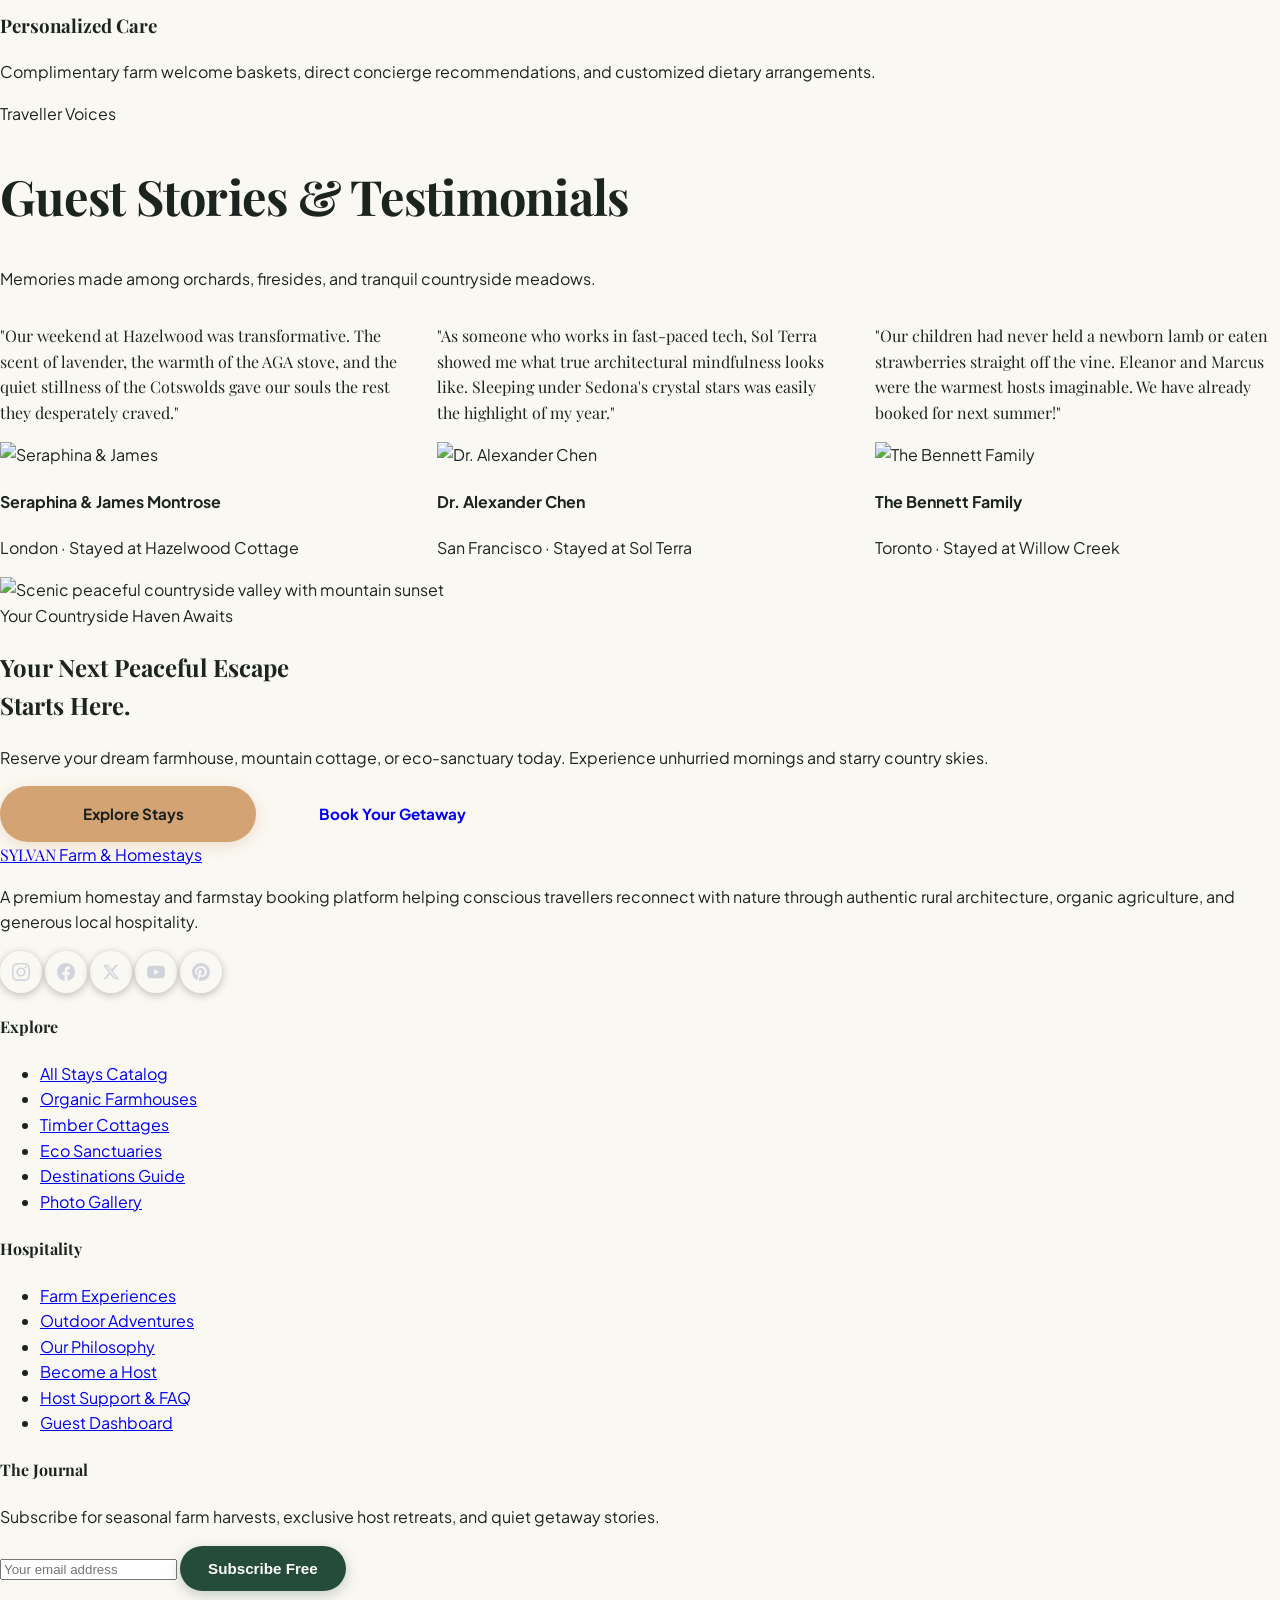
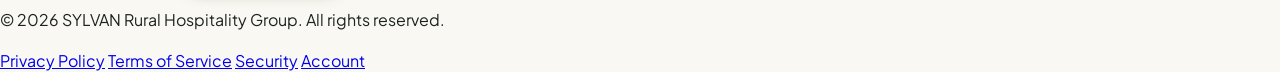
==== commit 89fa1480: "Fix Home dropdown menu positioning and text alignment in RTL mode" ====
--- a/index.html
+++ b/index.html
@@ -77,7 +77,7 @@
             Home <i data-lucide="chevron-down" class="w-3.5 h-3.5"></i>
           </button>
           <div
-            class="absolute top-full left-0 mt-1 w-44 bg-white dark:bg-[#15221D] rounded-2xl shadow-xl border border-stone-200 dark:border-stone-800 py-2 opacity-0 invisible group-hover:opacity-100 group-hover:visible transition-all duration-200 z-50">
+            class="absolute top-full left-0 rtl:left-auto rtl:right-0 mt-1 w-44 bg-white dark:bg-[#15221D] rounded-2xl shadow-xl border border-stone-200 dark:border-stone-800 py-2 opacity-0 invisible group-hover:opacity-100 group-hover:visible transition-all duration-200 z-50">
             <a href="index.html"
               class="block px-4 py-2 text-xs font-semibold hover:bg-stone-50 dark:hover:bg-stone-800 text-forest dark:text-emerald-300">Home 1</a>
             <a href="home-2.html"
@@ -320,18 +320,20 @@
         </p>
       </div>
 
-      <!-- Category Grid with Creative Overlapping Cards -->
-      <div class="grid grid-cols-1 sm:grid-cols-2 md:grid-cols-4 gap-5">
+      <!-- Category Grid with Perfectly Aligned Cards across all viewports -->
+      <div class="grid grid-cols-1 sm:grid-cols-2 md:grid-cols-4 gap-4 sm:gap-5">
         <!-- 1. Farmhouses -->
         <a href="stays.html?category=Farmhouses"
           class="group relative rounded-3xl overflow-hidden aspect-[4/5] shadow-sm hover:shadow-xl transition-all duration-300">
           <img src="https://images.unsplash.com/photo-1580587771525-78b9dba3b914?auto=format&fit=crop&w=800&q=80"
             alt="Authentic Farmhouses"
             class="w-full h-full object-cover group-hover:scale-105 transition-transform duration-700">
-          <div class="absolute inset-0 bg-gradient-to-t from-stone-950/85 via-stone-950/20 to-transparent"></div>
-          <div class="absolute bottom-5 left-5 right-5 text-white">
+          <div class="absolute inset-0 bg-gradient-to-t from-stone-950/90 via-stone-950/35 to-transparent"></div>
+          <div class="absolute inset-x-0 bottom-0 p-4 sm:p-5 text-white flex flex-col justify-end">
             <span class="text-[11px] font-semibold text-amber-300 block mb-1">42 Properties</span>
-            <h3 class="font-serif font-bold text-xl group-hover:text-amber-200 transition-colors">Farmhouses</h3>
+            <div class="h-10 sm:h-11 xl:h-12 flex items-start">
+              <h3 class="font-serif font-bold text-base sm:text-lg xl:text-xl group-hover:text-amber-200 transition-colors leading-tight">Farmhouses</h3>
+            </div>
             <p class="text-xs text-stone-300 line-clamp-1 mt-1 font-light">Heritage barns & fresh harvest tables</p>
           </div>
         </a>
@@ -342,10 +344,12 @@
           <img src="https://images.unsplash.com/photo-1576013551627-0cc20b96c2a7?auto=format&fit=crop&w=800&q=80"
             alt="Luxury Homestays"
             class="w-full h-full object-cover group-hover:scale-105 transition-transform duration-700">
-          <div class="absolute inset-0 bg-gradient-to-t from-stone-950/85 via-stone-950/20 to-transparent"></div>
-          <div class="absolute bottom-5 left-5 right-5 text-white">
+          <div class="absolute inset-0 bg-gradient-to-t from-stone-950/90 via-stone-950/35 to-transparent"></div>
+          <div class="absolute inset-x-0 bottom-0 p-4 sm:p-5 text-white flex flex-col justify-end">
             <span class="text-[11px] font-semibold text-amber-300 block mb-1">36 Properties</span>
-            <h3 class="font-serif font-bold text-xl group-hover:text-amber-200 transition-colors">Luxury Homestays</h3>
+            <div class="h-10 sm:h-11 xl:h-12 flex items-start">
+              <h3 class="font-serif font-bold text-base sm:text-lg xl:text-xl group-hover:text-amber-200 transition-colors leading-tight">Luxury Homestays</h3>
+            </div>
             <p class="text-xs text-stone-300 line-clamp-1 mt-1 font-light">Warm host hospitality & hearth dining</p>
           </div>
         </a>
@@ -356,11 +360,12 @@
           <img src="https://images.unsplash.com/photo-1570129477492-45c003edd2be?auto=format&fit=crop&w=800&q=80"
             alt="Countryside Cottages"
             class="w-full h-full object-cover group-hover:scale-105 transition-transform duration-700">
-          <div class="absolute inset-0 bg-gradient-to-t from-stone-950/85 via-stone-950/20 to-transparent"></div>
-          <div class="absolute bottom-5 left-5 right-5 text-white">
+          <div class="absolute inset-0 bg-gradient-to-t from-stone-950/90 via-stone-950/35 to-transparent"></div>
+          <div class="absolute inset-x-0 bottom-0 p-4 sm:p-5 text-white flex flex-col justify-end">
             <span class="text-[11px] font-semibold text-amber-300 block mb-1">58 Properties</span>
-            <h3 class="font-serif font-bold text-xl group-hover:text-amber-200 transition-colors">Countryside Cottages
-            </h3>
+            <div class="h-10 sm:h-11 xl:h-12 flex items-start">
+              <h3 class="font-serif font-bold text-base sm:text-lg xl:text-xl group-hover:text-amber-200 transition-colors leading-tight">Countryside Cottages</h3>
+            </div>
             <p class="text-xs text-stone-300 line-clamp-1 mt-1 font-light">Wisteria-covered stone & lavender patios</p>
           </div>
         </a>
@@ -371,10 +376,12 @@
           <img src="https://images.unsplash.com/photo-1486406146926-c627a92ad1ab?auto=format&fit=crop&w=800&q=80"
             alt="Eco Retreats"
             class="w-full h-full object-cover group-hover:scale-105 transition-transform duration-700">
-          <div class="absolute inset-0 bg-gradient-to-t from-stone-950/85 via-stone-950/20 to-transparent"></div>
-          <div class="absolute bottom-5 left-5 right-5 text-white">
+          <div class="absolute inset-0 bg-gradient-to-t from-stone-950/90 via-stone-950/35 to-transparent"></div>
+          <div class="absolute inset-x-0 bottom-0 p-4 sm:p-5 text-white flex flex-col justify-end">
             <span class="text-[11px] font-semibold text-amber-300 block mb-1">29 Properties</span>
-            <h3 class="font-serif font-bold text-xl group-hover:text-amber-200 transition-colors">Eco Retreats</h3>
+            <div class="h-10 sm:h-11 xl:h-12 flex items-start">
+              <h3 class="font-serif font-bold text-base sm:text-lg xl:text-xl group-hover:text-amber-200 transition-colors leading-tight">Eco Retreats</h3>
+            </div>
             <p class="text-xs text-stone-300 line-clamp-1 mt-1 font-light">Off-grid treehouses & solar lodges</p>
           </div>
         </a>
@@ -385,12 +392,13 @@
           <img src="https://images.unsplash.com/photo-1542314831-068cd1dbfeeb?auto=format&fit=crop&w=800&q=80"
             alt="Private Villas"
             class="w-full h-full object-cover group-hover:scale-105 transition-transform duration-700">
-          <div class="absolute inset-0 bg-gradient-to-t from-stone-950/85 via-stone-950/20 to-transparent"></div>
-          <div class="absolute bottom-5 left-5 right-5 text-white">
+          <div class="absolute inset-0 bg-gradient-to-t from-stone-950/90 via-stone-950/35 to-transparent"></div>
+          <div class="absolute inset-x-0 bottom-0 p-4 sm:p-5 text-white flex flex-col justify-end">
             <span class="text-[11px] font-semibold text-amber-300 block mb-1">24 Properties</span>
-            <h3 class="font-serif font-bold text-xl group-hover:text-amber-200 transition-colors">Private Villas</h3>
-            <p class="text-xs text-stone-300 line-clamp-1 mt-1 font-light">Panoramic infinity pools & private vineyards
-            </p>
+            <div class="h-10 sm:h-11 xl:h-12 flex items-start">
+              <h3 class="font-serif font-bold text-base sm:text-lg xl:text-xl group-hover:text-amber-200 transition-colors leading-tight">Private Villas</h3>
+            </div>
+            <p class="text-xs text-stone-300 line-clamp-1 mt-1 font-light">Panoramic infinity pools & private vineyards</p>
           </div>
         </a>
 
@@ -401,10 +409,12 @@
             src="https://encrypted-tbn0.gstatic.com/images?q=tbn:ANd9GcSJwk8LXVZpdyXnfQPbUI5dsG7AGzssmbumWL0s18po6A&s=10"
             alt="Riverside Stays"
             class="w-full h-full object-cover group-hover:scale-105 transition-transform duration-700">
-          <div class="absolute inset-0 bg-gradient-to-t from-stone-950/85 via-stone-950/20 to-transparent"></div>
-          <div class="absolute bottom-5 left-5 right-5 text-white">
+          <div class="absolute inset-0 bg-gradient-to-t from-stone-950/90 via-stone-950/35 to-transparent"></div>
+          <div class="absolute inset-x-0 bottom-0 p-4 sm:p-5 text-white flex flex-col justify-end">
             <span class="text-[11px] font-semibold text-amber-300 block mb-1">31 Properties</span>
-            <h3 class="font-serif font-bold text-xl group-hover:text-amber-200 transition-colors">Riverside Stays</h3>
+            <div class="h-10 sm:h-11 xl:h-12 flex items-start">
+              <h3 class="font-serif font-bold text-base sm:text-lg xl:text-xl group-hover:text-amber-200 transition-colors leading-tight">Riverside Stays</h3>
+            </div>
             <p class="text-xs text-stone-300 line-clamp-1 mt-1 font-light">Private docks, kayaks & wood saunas</p>
           </div>
         </a>
@@ -415,10 +425,12 @@
           <img src="https://images.unsplash.com/photo-1506905925346-21bda4d32df4?auto=format&fit=crop&w=800&q=80"
             alt="Mountain Retreats"
             class="w-full h-full object-cover group-hover:scale-105 transition-transform duration-700">
-          <div class="absolute inset-0 bg-gradient-to-t from-stone-950/85 via-stone-950/20 to-transparent"></div>
-          <div class="absolute bottom-5 left-5 right-5 text-white">
+          <div class="absolute inset-0 bg-gradient-to-t from-stone-950/90 via-stone-950/35 to-transparent"></div>
+          <div class="absolute inset-x-0 bottom-0 p-4 sm:p-5 text-white flex flex-col justify-end">
             <span class="text-[11px] font-semibold text-amber-300 block mb-1">45 Properties</span>
-            <h3 class="font-serif font-bold text-xl group-hover:text-amber-200 transition-colors">Mountain Retreats</h3>
+            <div class="h-10 sm:h-11 xl:h-12 flex items-start">
+              <h3 class="font-serif font-bold text-base sm:text-lg xl:text-xl group-hover:text-amber-200 transition-colors leading-tight">Mountain Retreats</h3>
+            </div>
             <p class="text-xs text-stone-300 line-clamp-1 mt-1 font-light">High alpine lofts & misty ridge chalets</p>
           </div>
         </a>
@@ -429,12 +441,13 @@
           <img src="https://images.unsplash.com/photo-1566073771259-6a8506099945?auto=format&fit=crop&w=800&q=80"
             alt="Heritage Homes"
             class="w-full h-full object-cover group-hover:scale-105 transition-transform duration-700">
-          <div class="absolute inset-0 bg-gradient-to-t from-stone-950/85 via-stone-950/20 to-transparent"></div>
-          <div class="absolute bottom-5 left-5 right-5 text-white">
+          <div class="absolute inset-0 bg-gradient-to-t from-stone-950/90 via-stone-950/35 to-transparent"></div>
+          <div class="absolute inset-x-0 bottom-0 p-4 sm:p-5 text-white flex flex-col justify-end">
             <span class="text-[11px] font-semibold text-amber-300 block mb-1">18 Properties</span>
-            <h3 class="font-serif font-bold text-xl group-hover:text-amber-200 transition-colors">Heritage Homes</h3>
-            <p class="text-xs text-stone-300 line-clamp-1 mt-1 font-light">Historic French bastides & timeless manors
-            </p>
+            <div class="h-10 sm:h-11 xl:h-12 flex items-start">
+              <h3 class="font-serif font-bold text-base sm:text-lg xl:text-xl group-hover:text-amber-200 transition-colors leading-tight">Heritage Homes</h3>
+            </div>
+            <p class="text-xs text-stone-300 line-clamp-1 mt-1 font-light">Historic French bastides & timeless manors</p>
           </div>
         </a>
       </div>
--- a/css/style.css
+++ b/css/style.css
@@ -98,6 +98,17 @@
 html[dir="rtl"] .ltr-only {
   direction: ltr;
 }
+
+/* RTL navigation dropdown positioning & alignment */
+html[dir="rtl"] .group .absolute.top-full.left-0 {
+  left: auto !important;
+  right: 0 !important;
+  text-align: right !important;
+}
+html[dir="rtl"] .group .absolute.top-full a {
+  text-align: right !important;
+}
+
 
 /* Typography Utility Classes */
 .font-serif {
@@ -779,3 +790,85 @@
 
 
 
+
+/* Active category filter chip: high-contrast icon & text */
+.category-filter-btn.active,
+.category-filter-btn.active i,
+.category-filter-btn.active svg {
+  color: #FFFFFF !important;
+  stroke: #FFFFFF;
+}
+.category-filter-btn.active i,
+.category-filter-btn.active svg {
+  color: #FDE68A !important;
+  stroke: #FDE68A;
+}
+.category-filter-btn.active {
+  background-color: #254C3A !important;
+  border-color: #254C3A !important;
+}
+
+
+/* ==============================================================
+   GALLERY FULLSCREEN LIGHTBOX (hidden until .active)
+   ============================================================== */
+#gallery-lightbox-modal,
+.lightbox-modal {
+  position: fixed;
+  inset: 0;
+  z-index: 10002;
+  display: flex;
+  align-items: center;
+  justify-content: center;
+  padding: 1.5rem;
+  background-color: rgba(12, 10, 9, 0.92);
+  backdrop-filter: blur(6px);
+  opacity: 0;
+  visibility: hidden;
+  pointer-events: none;
+  transition: opacity 0.3s ease, visibility 0.3s ease;
+}
+#gallery-lightbox-modal.active,
+.lightbox-modal.active {
+  display: flex !important;
+  opacity: 1;
+  visibility: visible;
+  pointer-events: auto;
+}
+@media (max-width: 639px) {
+  #lightbox-prev-btn { left: 0.75rem !important; top: auto !important; bottom: 1.5rem; transform: none !important; }
+  #lightbox-next-btn { right: 0.75rem !important; top: auto !important; bottom: 1.5rem; transform: none !important; }
+}
+
+
+/* Gallery category filter: selected pill always high-contrast */
+.gallery-category-btn.active {
+  background-color: #254C3A !important;
+  color: #FFFFFF !important;
+}
+.gallery-category-btn:not(.active) {
+  background-color: rgba(255, 255, 255, 0.92);
+  color: #1C1917;
+}
+html.dark .gallery-category-btn:not(.active) {
+  background-color: rgba(41, 37, 36, 0.92);
+  color: #E7E5E4;
+}
+.gallery-category-btn:not(.active):hover {
+  background-color: #254C3A;
+  color: #FFFFFF;
+}
+
+/* Date inputs: hide browser default calendar picker icon so custom Lucide icon doesn't look doubled */
+input[type="date"]::-webkit-calendar-picker-indicator {
+  opacity: 0;
+  width: 1.25rem;
+  height: 1.25rem;
+  cursor: pointer;
+}
+input[type="date"]::-webkit-inner-spin-button {
+  display: none;
+  -webkit-appearance: none;
+}
+
+
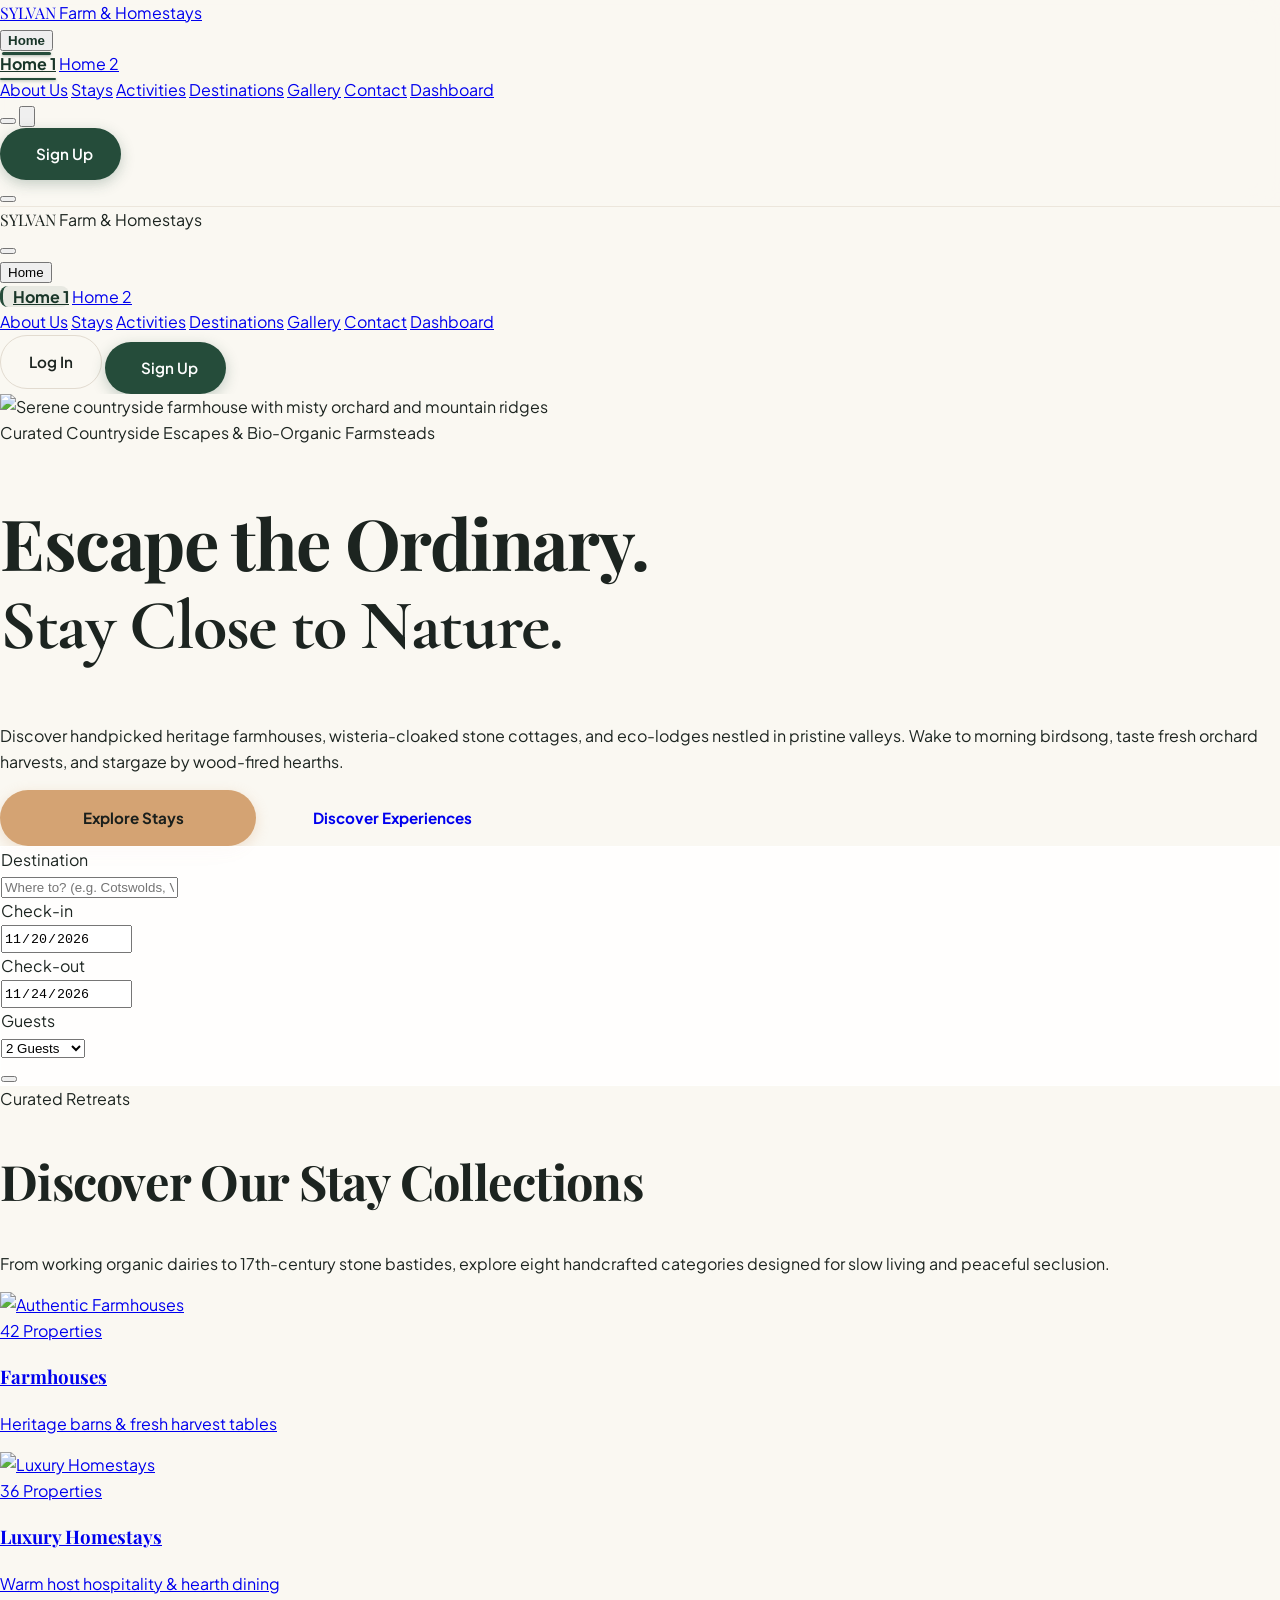
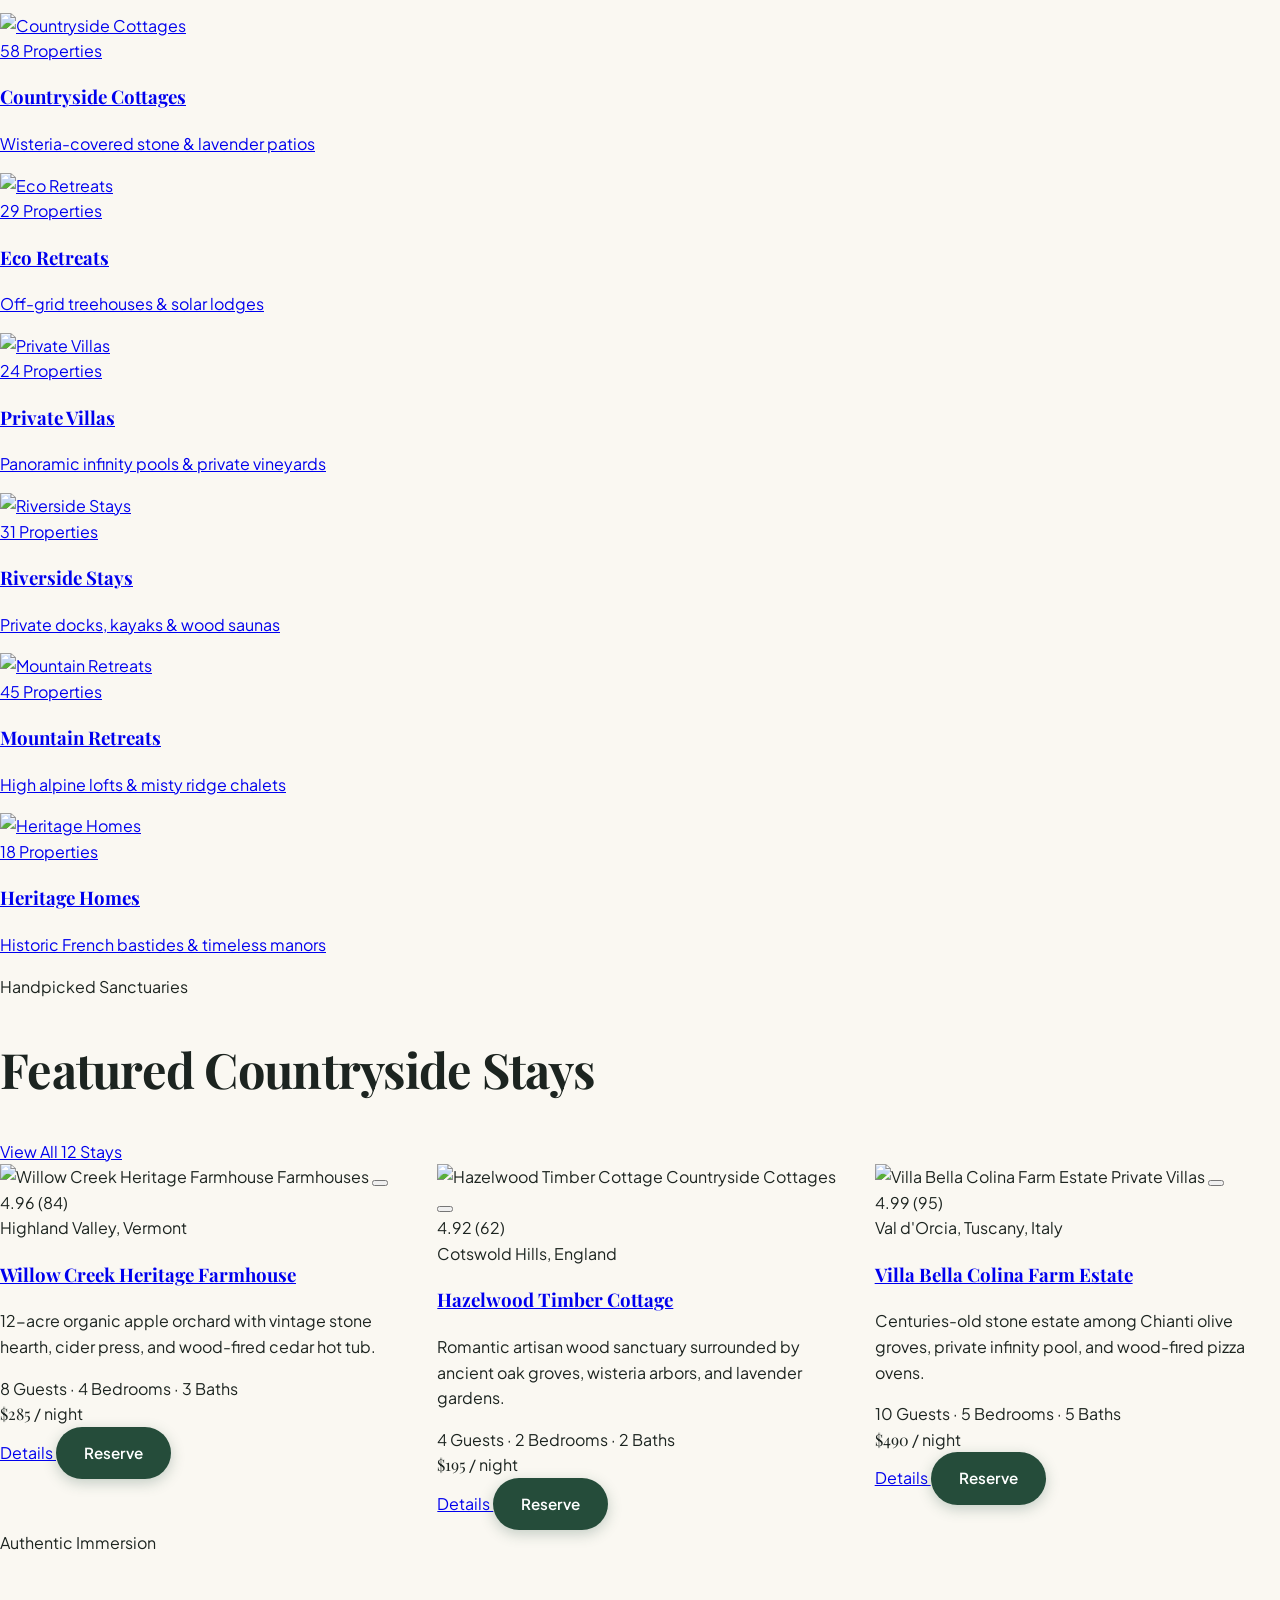
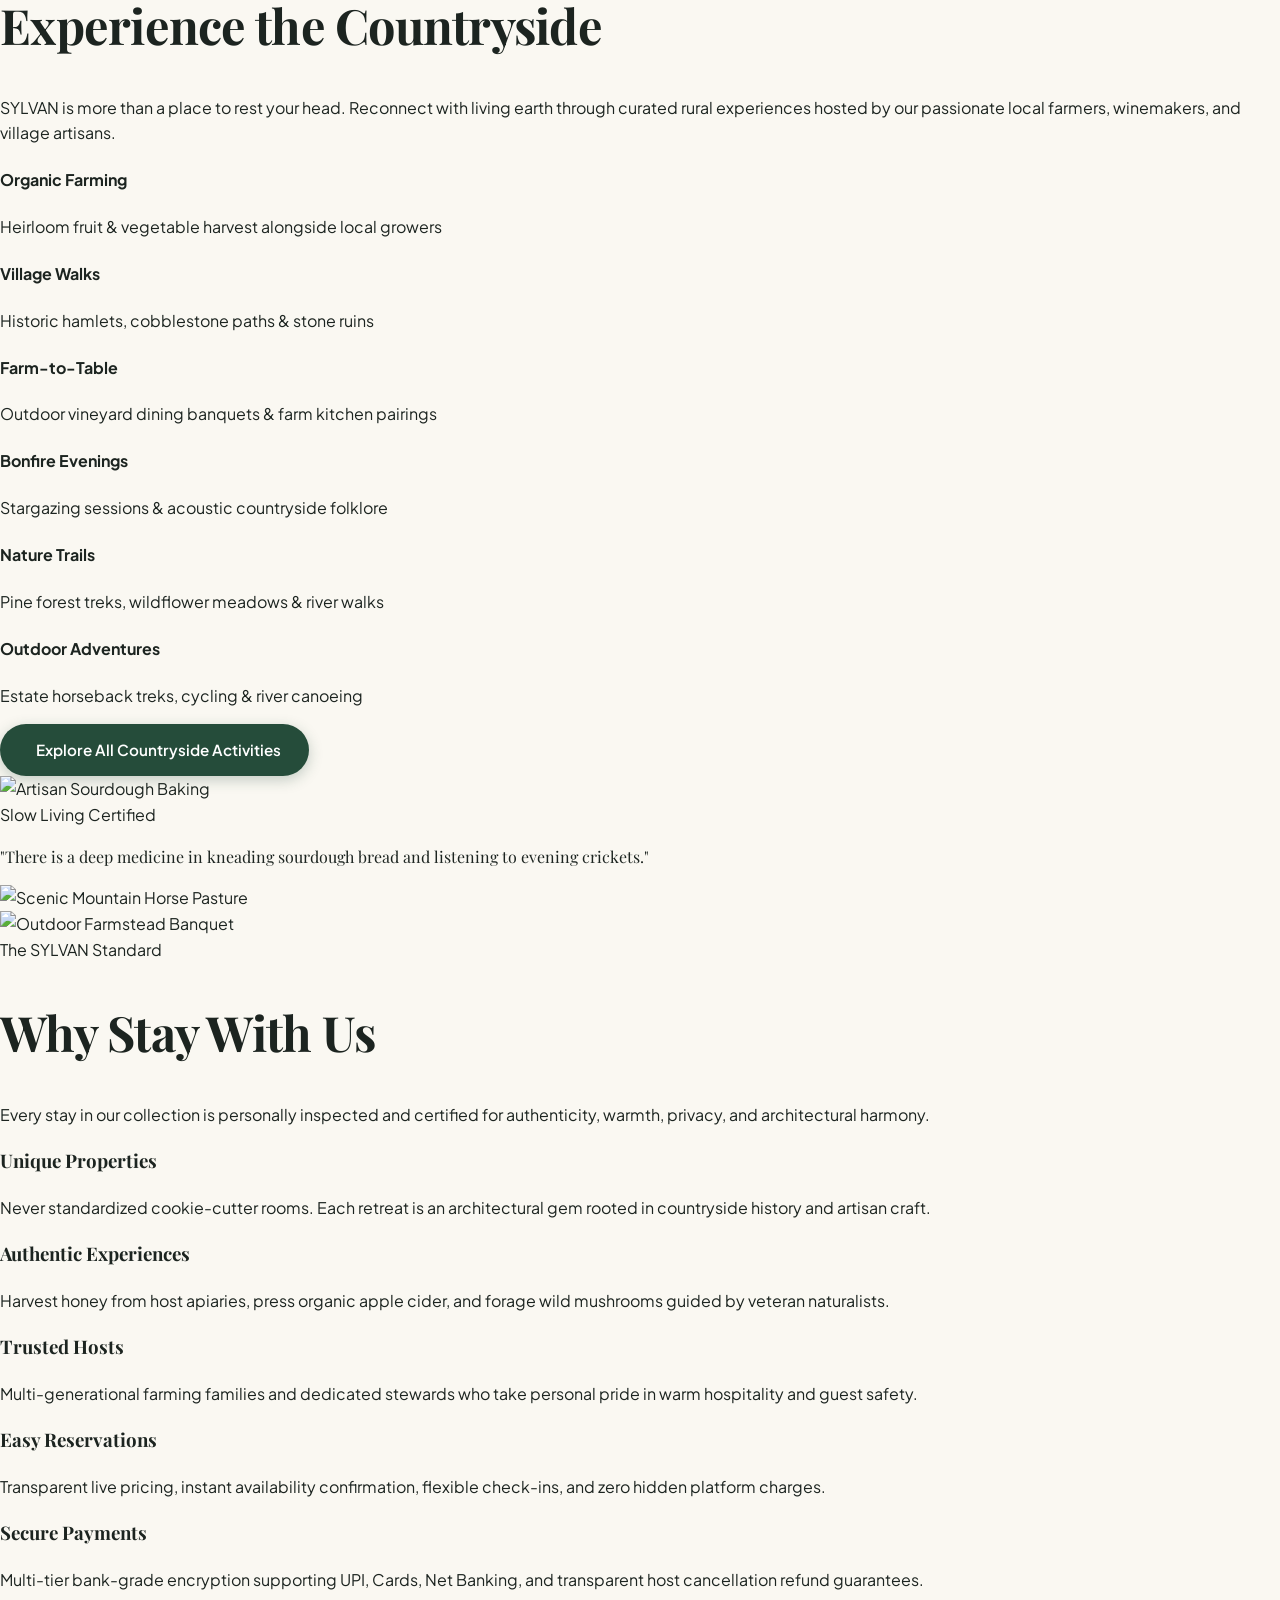
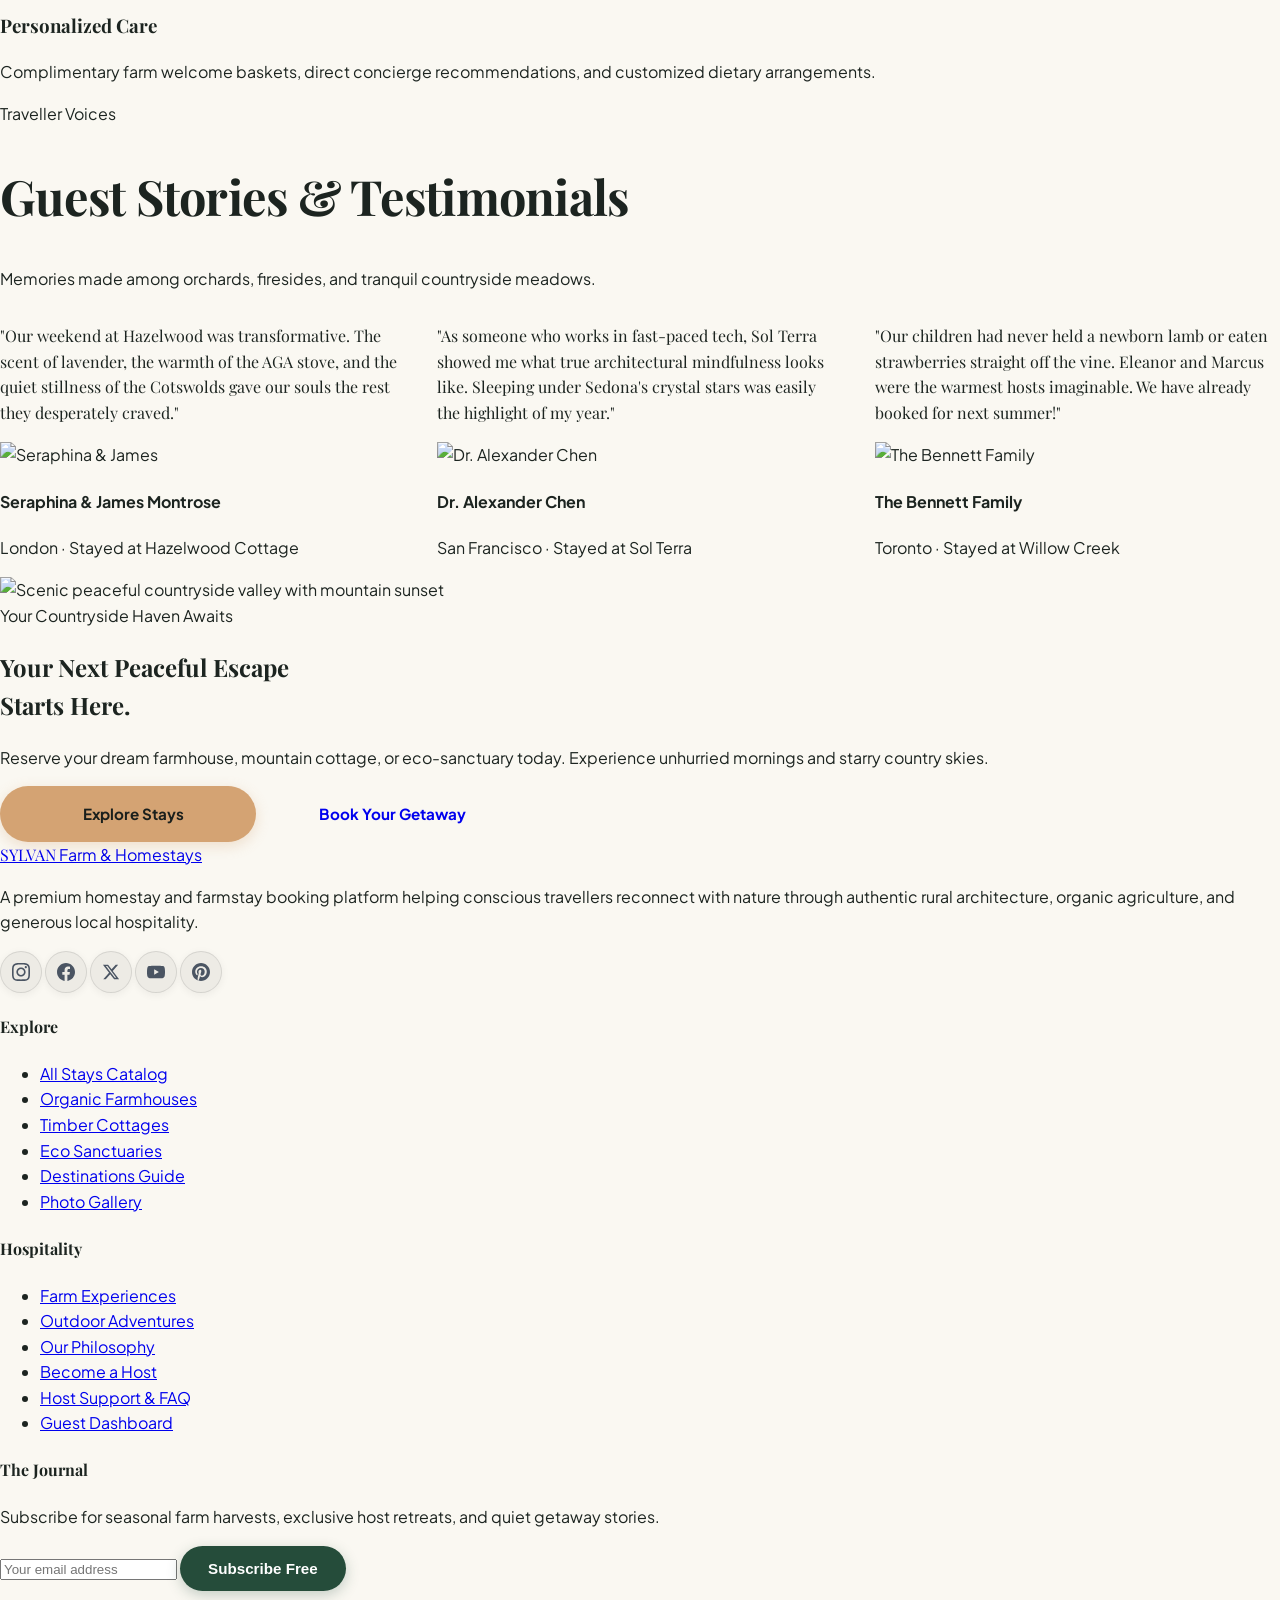
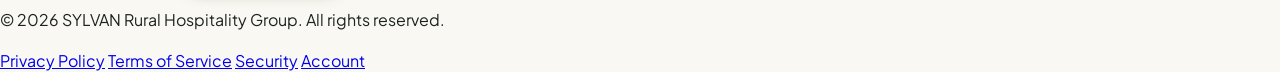
==== commit 32a306a5: "Update footer styling to be light-themed in light mode and dark-themed in dark mode across all pages" ====
--- a/index.html
+++ b/index.html
@@ -71,7 +71,7 @@
       </a>
 
       <!-- Desktop Nav -->
-      <nav class="hidden lg:flex items-center gap-3.5 xl:gap-6 2xl:gap-7 text-xs xl:text-sm font-semibold text-stone-700 dark:text-stone-200">
+      <nav class="hidden xl:flex items-center gap-4 xl:gap-6 2xl:gap-7 text-xs xl:text-sm font-semibold text-stone-700 dark:text-stone-200">
         <div class="relative group py-2">
           <button class="nav-link-active flex items-center gap-1 text-forest dark:text-emerald-300 font-bold transition-colors whitespace-nowrap">
             Home <i data-lucide="chevron-down" class="w-3.5 h-3.5"></i>
@@ -124,7 +124,7 @@
 
         <!-- Mobile Menu Trigger -->
         <button id="mobile-menu-toggle"
-          class="lg:hidden w-10 h-10 rounded-2xl bg-stone-100 dark:bg-stone-800 flex items-center justify-center text-stone-800 dark:text-stone-200">
+          class="xl:hidden w-10 h-10 rounded-2xl bg-stone-100 dark:bg-stone-800 flex items-center justify-center text-stone-800 dark:text-stone-200">
           <i data-lucide="menu" class="w-5 h-5"></i>
         </button>
       </div>
@@ -1033,9 +1033,9 @@
   <!-- ==============================================================
        SHARED FOOTER (Reused across all public pages)
        ============================================================== -->
-  <footer class="bg-stone-900 text-stone-300 pt-20 pb-12 border-t border-stone-800">
+  <footer class="bg-stone-100 dark:bg-stone-900 text-stone-600 dark:text-stone-300 pt-20 pb-12 border-t border-stone-200 dark:border-stone-800">
     <div class="max-w-7xl mx-auto px-4 sm:px-6 lg:px-8">
-      <div class="grid grid-cols-1 md:grid-cols-2 lg:grid-cols-5 gap-10 pb-16 border-b border-stone-800">
+      <div class="grid grid-cols-1 md:grid-cols-2 lg:grid-cols-5 gap-10 pb-16 border-b border-stone-200 dark:border-stone-800">
 
         <!-- Brand Info -->
         <div class="lg:col-span-2">
@@ -1045,15 +1045,15 @@
               <i data-lucide="trees" class="w-5 h-5 text-amberAccent"></i>
             </div>
             <div>
-              <span class="font-serif text-2xl font-bold text-white tracking-tight block leading-none">SYLVAN</span>
-              <span class="text-[10px] uppercase tracking-widest text-stone-400 font-semibold">Farm & Homestays</span>
+              <span class="font-serif text-2xl font-bold text-forest dark:text-white tracking-tight block leading-none">SYLVAN</span>
+              <span class="text-[10px] uppercase tracking-widest text-stone-500 dark:text-stone-400 font-semibold">Farm & Homestays</span>
             </div>
           </a>
-          <p class="text-xs text-stone-400 max-w-sm leading-relaxed mb-6">
+          <p class="text-xs text-stone-600 dark:text-stone-400 max-w-sm leading-relaxed mb-6">
             A premium homestay and farmstay booking platform helping conscious travellers reconnect with nature through
             authentic rural architecture, organic agriculture, and generous local hospitality.
           </p>
-          <div class="flex items-center gap-2.5 text-stone-300">
+          <div class="flex items-center gap-2.5 text-stone-600 dark:text-stone-300">
             <!-- Instagram (Authentic Radial Gradient Hover) -->
             <a href="https://instagram.com" target="_blank" rel="noopener noreferrer"
               class="social-icon-btn social-instagram" aria-label="SYLVAN on Instagram" title="Instagram">
@@ -1072,7 +1072,7 @@
             </a>
             <!-- X / Twitter (Authentic Sleek Black Hover) -->
             <a href="https://x.com" target="_blank" rel="noopener noreferrer" class="social-icon-btn social-x"
-              aria-label="SYLVAN on X (Twitter)" title="X (Twitter)">
+              aria-label="SYLVAN on X" title="X">
               <svg viewBox="0 0 24 24">
                 <path
                   d="M18.244 2.25h3.308l-7.227 8.26 8.502 11.24H16.17l-5.214-6.817L4.99 21.75H1.68l7.73-8.835L1.254 2.25H8.08l4.713 6.231zm-1.161 17.52h1.833L7.084 4.126H5.117z" />
@@ -1099,43 +1099,43 @@
 
         <!-- Quick Links -->
         <div>
-          <h4 class="font-serif font-bold text-sm text-white uppercase tracking-wider mb-4">Explore</h4>
+          <h4 class="font-serif font-bold text-sm text-stone-900 dark:text-white uppercase tracking-wider mb-4">Explore</h4>
           <ul class="space-y-2.5 text-xs">
-            <li><a href="stays.html" class="hover:text-amber-400 transition-colors">All Stays Catalog</a></li>
-            <li><a href="stays.html?category=Farmhouses" class="hover:text-amber-400 transition-colors">Organic
+            <li><a href="stays.html" class="text-stone-600 dark:text-stone-400 hover:text-forest dark:hover:text-amber-400 transition-colors">All Stays Catalog</a></li>
+            <li><a href="stays.html?category=Farmhouses" class="text-stone-600 dark:text-stone-400 hover:text-forest dark:hover:text-amber-400 transition-colors">Organic
                 Farmhouses</a></li>
-            <li><a href="stays.html?category=Countryside Cottages" class="hover:text-amber-400 transition-colors">Timber
+            <li><a href="stays.html?category=Countryside Cottages" class="text-stone-600 dark:text-stone-400 hover:text-forest dark:hover:text-amber-400 transition-colors">Timber
                 Cottages</a></li>
-            <li><a href="stays.html?category=Eco Retreats" class="hover:text-amber-400 transition-colors">Eco
+            <li><a href="stays.html?category=Eco Retreats" class="text-stone-600 dark:text-stone-400 hover:text-forest dark:hover:text-amber-400 transition-colors">Eco
                 Sanctuaries</a></li>
-            <li><a href="destinations.html" class="hover:text-amber-400 transition-colors">Destinations Guide</a></li>
-            <li><a href="gallery.html" class="hover:text-amber-400 transition-colors">Photo Gallery</a></li>
+            <li><a href="destinations.html" class="text-stone-600 dark:text-stone-400 hover:text-forest dark:hover:text-amber-400 transition-colors">Destinations Guide</a></li>
+            <li><a href="gallery.html" class="text-stone-600 dark:text-stone-400 hover:text-forest dark:hover:text-amber-400 transition-colors">Photo Gallery</a></li>
           </ul>
         </div>
 
         <!-- Experiences & Hosting -->
         <div>
-          <h4 class="font-serif font-bold text-sm text-white uppercase tracking-wider mb-4">Hospitality</h4>
+          <h4 class="font-serif font-bold text-sm text-stone-900 dark:text-white uppercase tracking-wider mb-4">Hospitality</h4>
           <ul class="space-y-2.5 text-xs">
-            <li><a href="activities.html" class="hover:text-amber-400 transition-colors">Farm Experiences</a></li>
-            <li><a href="activities.html" class="hover:text-amber-400 transition-colors">Outdoor Adventures</a></li>
-            <li><a href="about.html" class="hover:text-amber-400 transition-colors">Our Philosophy</a></li>
-            <li><a href="contact.html#host-enquiry" class="hover:text-amber-400 transition-colors">Become a Host</a>
+            <li><a href="activities.html" class="text-stone-600 dark:text-stone-400 hover:text-forest dark:hover:text-amber-400 transition-colors">Farm Experiences</a></li>
+            <li><a href="activities.html" class="text-stone-600 dark:text-stone-400 hover:text-forest dark:hover:text-amber-400 transition-colors">Outdoor Adventures</a></li>
+            <li><a href="about.html" class="text-stone-600 dark:text-stone-400 hover:text-forest dark:hover:text-amber-400 transition-colors">Our Philosophy</a></li>
+            <li><a href="contact.html#host-enquiry" class="text-stone-600 dark:text-stone-400 hover:text-forest dark:hover:text-amber-400 transition-colors">Become a Host</a>
             </li>
-            <li><a href="contact.html" class="hover:text-amber-400 transition-colors">Host Support & FAQ</a></li>
-            <li><a href="dashboard.html" class="text-emerald-400 font-semibold hover:underline">Guest Dashboard</a></li>
+            <li><a href="contact.html" class="text-stone-600 dark:text-stone-400 hover:text-forest dark:hover:text-amber-400 transition-colors">Host Support & FAQ</a></li>
+            <li><a href="dashboard.html" class="text-emerald-700 dark:text-emerald-400 font-semibold hover:underline">Guest Dashboard</a></li>
           </ul>
         </div>
 
         <!-- Newsletter Subscription -->
         <div>
-          <h4 class="font-serif font-bold text-sm text-white uppercase tracking-wider mb-4">The Journal</h4>
-          <p class="text-xs text-stone-400 mb-4 leading-relaxed">
+          <h4 class="font-serif font-bold text-sm text-stone-900 dark:text-white uppercase tracking-wider mb-4">The Journal</h4>
+          <p class="text-xs text-stone-600 dark:text-stone-400 mb-4 leading-relaxed">
             Subscribe for seasonal farm harvests, exclusive host retreats, and quiet getaway stories.
           </p>
           <form class="newsletter-form space-y-2">
             <input type="email" placeholder="Your email address" required
-              class="w-full px-4 py-2.5 rounded-2xl bg-stone-800 border border-stone-700 text-xs text-white placeholder-stone-500 focus:outline-hidden focus:border-emerald-500">
+              class="w-full px-4 py-2.5 rounded-2xl bg-white dark:bg-stone-800 border border-stone-300 dark:border-stone-700 text-xs text-stone-900 dark:text-white placeholder-stone-400 dark:placeholder-stone-500 focus:outline-hidden focus:border-forest dark:focus:border-emerald-500 shadow-xs">
             <button type="submit" class="w-full btn-primary text-xs py-2.5">
               Subscribe Free
             </button>
@@ -1144,13 +1144,13 @@
       </div>
 
       <!-- Bottom Bar -->
-      <div class="pt-8 flex flex-col sm:flex-row items-center justify-between text-xs text-stone-500 gap-4">
+      <div class="pt-8 flex flex-col sm:flex-row items-center justify-between text-xs text-stone-500 dark:text-stone-500 gap-4">
         <p>&copy; 2026 SYLVAN Rural Hospitality Group. All rights reserved.</p>
         <div class="flex items-center gap-6">
-          <a href="contact.html" class="hover:text-stone-300">Privacy Policy</a>
-          <a href="contact.html" class="hover:text-stone-300">Terms of Service</a>
-          <a href="contact.html" class="hover:text-stone-300">Security</a>
-          <a href="dashboard.html" class="hover:text-stone-300">Account</a>
+          <a href="contact.html" class="hover:text-stone-800 dark:hover:text-stone-300 transition-colors">Privacy Policy</a>
+          <a href="contact.html" class="hover:text-stone-800 dark:hover:text-stone-300 transition-colors">Terms of Service</a>
+          <a href="contact.html" class="hover:text-stone-800 dark:hover:text-stone-300 transition-colors">Security</a>
+          <a href="dashboard.html" class="hover:text-stone-800 dark:hover:text-stone-300 transition-colors">Account</a>
         </div>
       </div>
     </div>
--- a/css/style.css
+++ b/css/style.css
@@ -108,6 +108,22 @@
 html[dir="rtl"] .group .absolute.top-full a {
   text-align: right !important;
 }
+
+/* RTL Dashboard tables alignment */
+html[dir="rtl"] table {
+  text-align: right;
+}
+html[dir="rtl"] th,
+html[dir="rtl"] td {
+  text-align: right;
+}
+html[dir="rtl"] th.text-end,
+html[dir="rtl"] td.text-end,
+html[dir="rtl"] th.text-right,
+html[dir="rtl"] td.text-right {
+  text-align: left !important;
+}
+
 
 
 /* Typography Utility Classes */
@@ -599,13 +615,20 @@
   width: 42px;
   height: 42px;
   border-radius: 9999px;
+  background-color: rgba(0, 0, 0, 0.05);
+  border: 1px solid rgba(0, 0, 0, 0.1);
+  color: #4B5563;
+  transition: all 0.3s cubic-bezier(0.16, 1, 0.3, 1);
+  box-shadow: 0 2px 8px rgba(0, 0, 0, 0.06);
+  position: relative;
+  overflow: hidden;
+}
+
+.dark .social-icon-btn {
   background-color: rgba(255, 255, 255, 0.08);
   border: 1px solid rgba(255, 255, 255, 0.14);
   color: #D1D5DB;
-  transition: all 0.3s cubic-bezier(0.16, 1, 0.3, 1);
   box-shadow: 0 2px 8px rgba(0, 0, 0, 0.25);
-  position: relative;
-  overflow: hidden;
 }
 
 .social-icon-btn svg {
@@ -812,6 +835,11 @@
 /* ==============================================================
    GALLERY FULLSCREEN LIGHTBOX (hidden until .active)
    ============================================================== */
+#gallery-lightbox-modal:not(.active),
+.lightbox-modal:not(.active) {
+  display: none !important;
+}
+
 #gallery-lightbox-modal,
 .lightbox-modal {
   position: fixed;
@@ -831,9 +859,9 @@
 #gallery-lightbox-modal.active,
 .lightbox-modal.active {
   display: flex !important;
-  opacity: 1;
-  visibility: visible;
-  pointer-events: auto;
+  opacity: 1 !important;
+  visibility: visible !important;
+  pointer-events: auto !important;
 }
 @media (max-width: 639px) {
   #lightbox-prev-btn { left: 0.75rem !important; top: auto !important; bottom: 1.5rem; transform: none !important; }
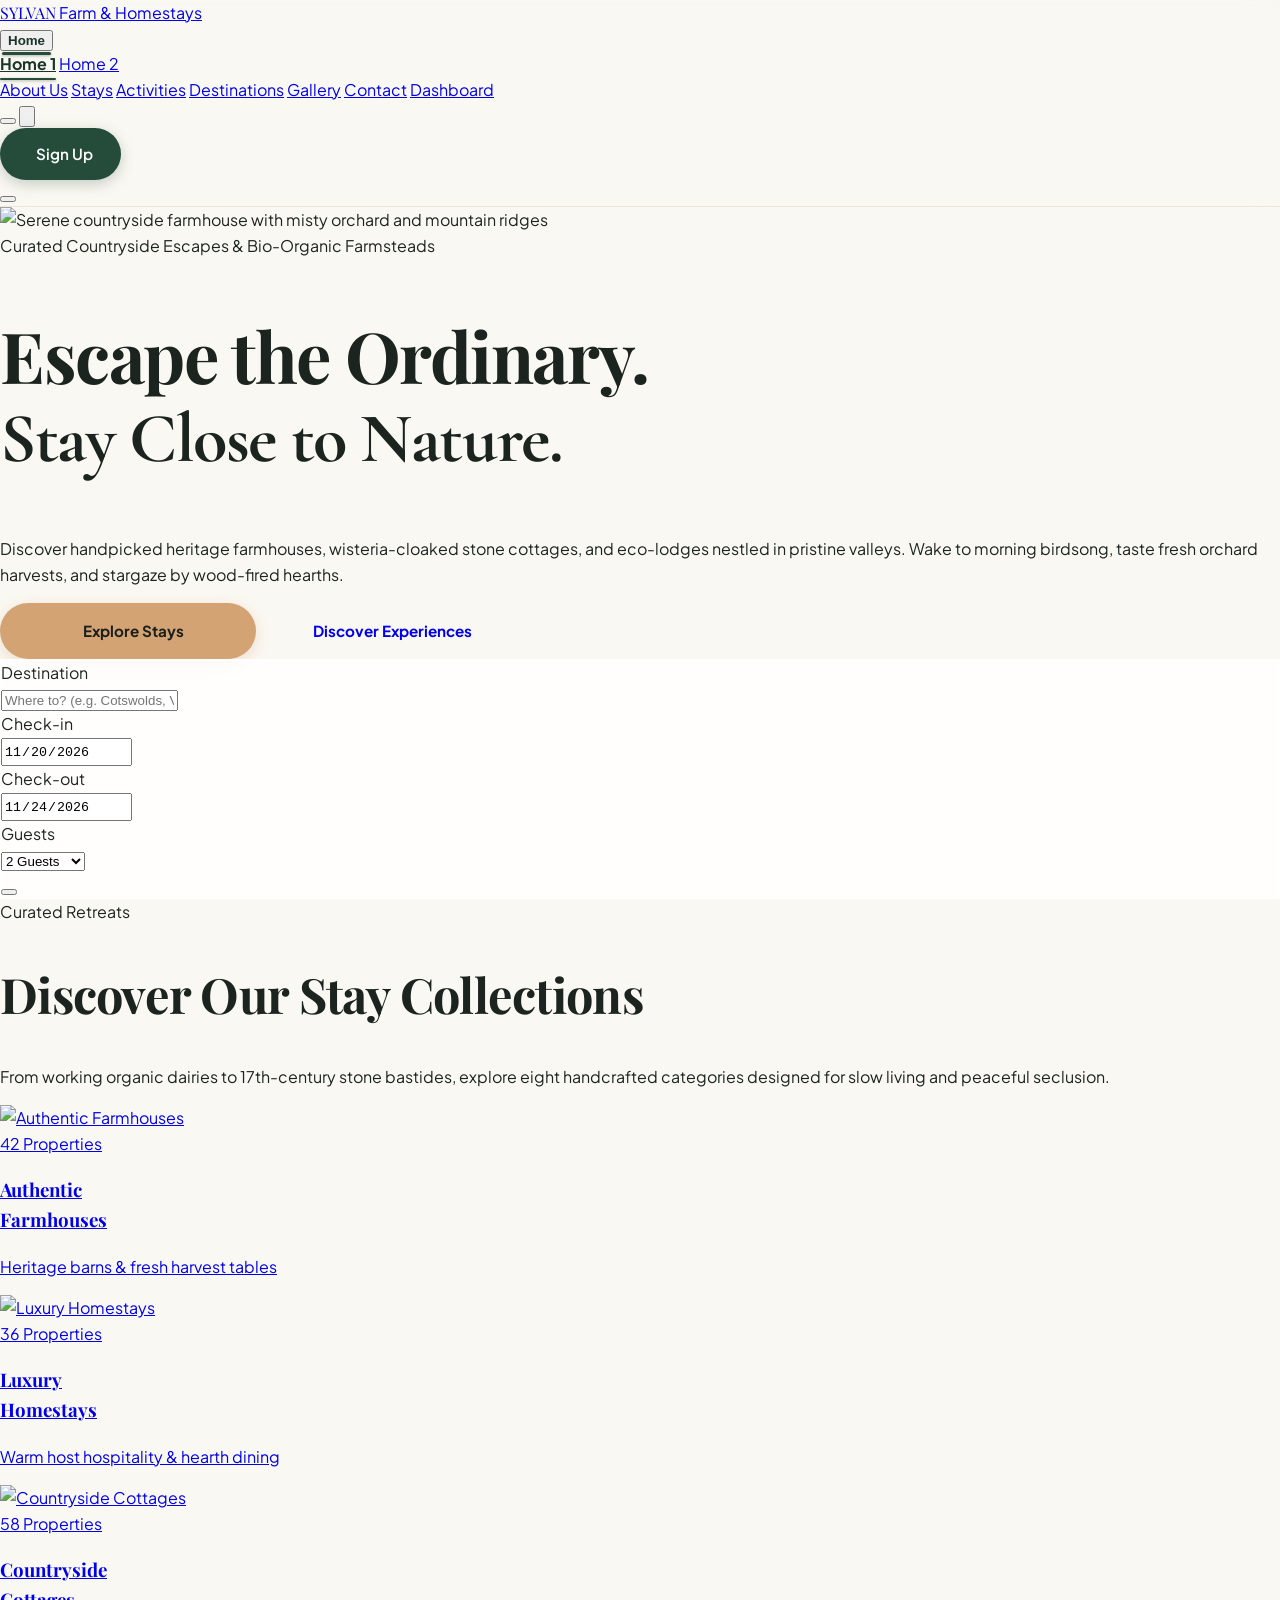
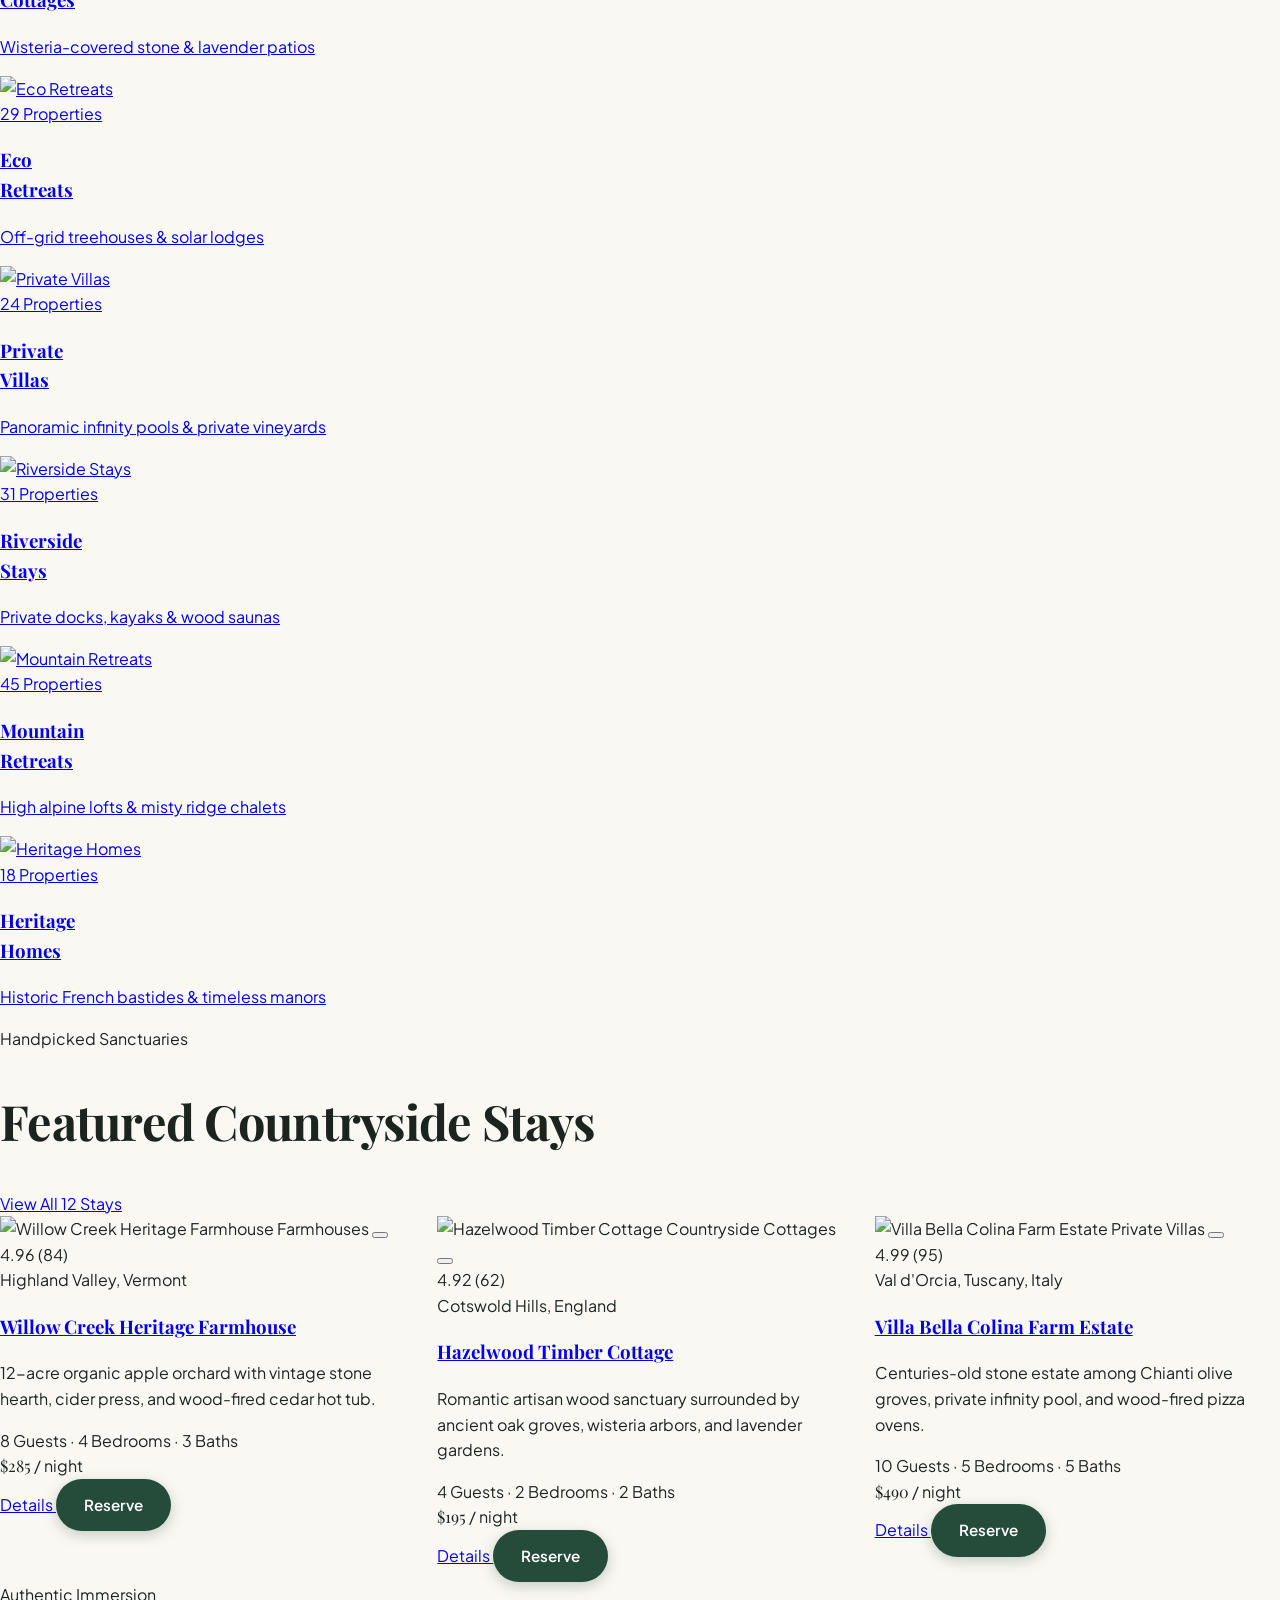
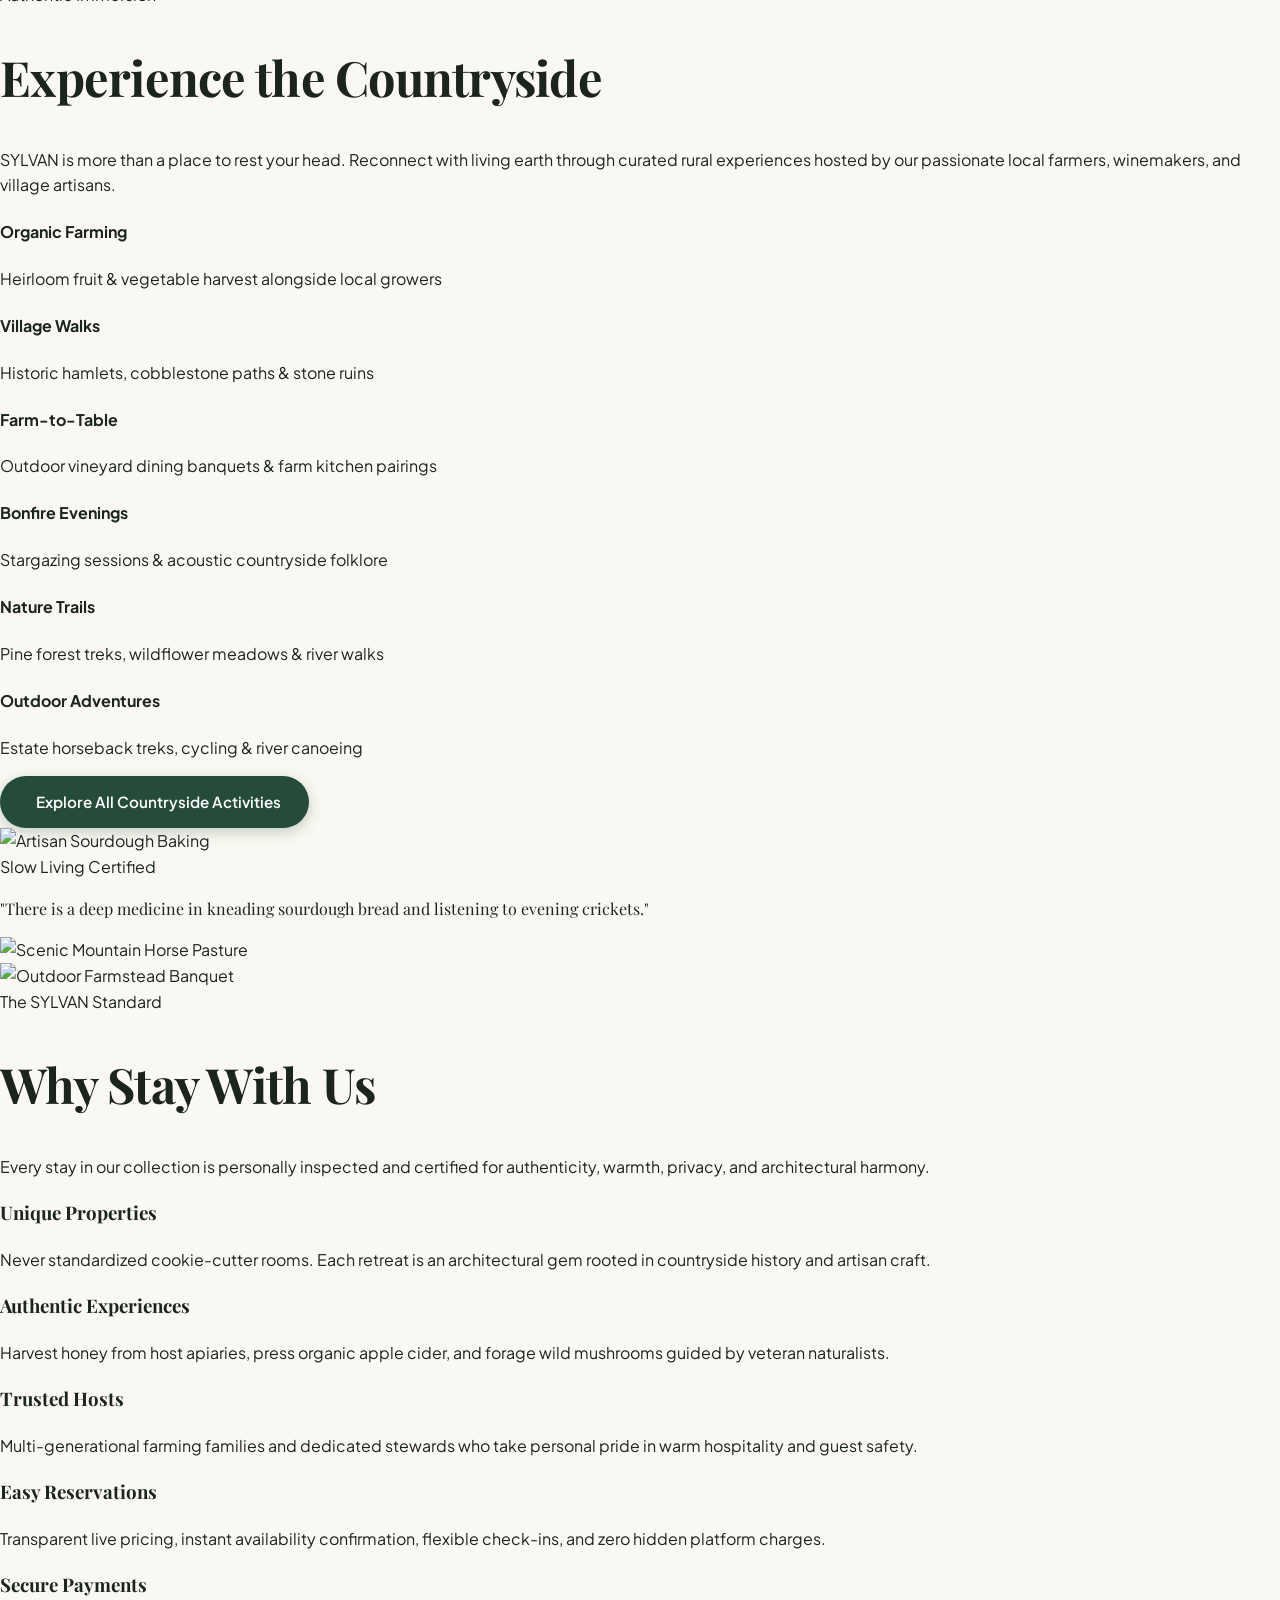
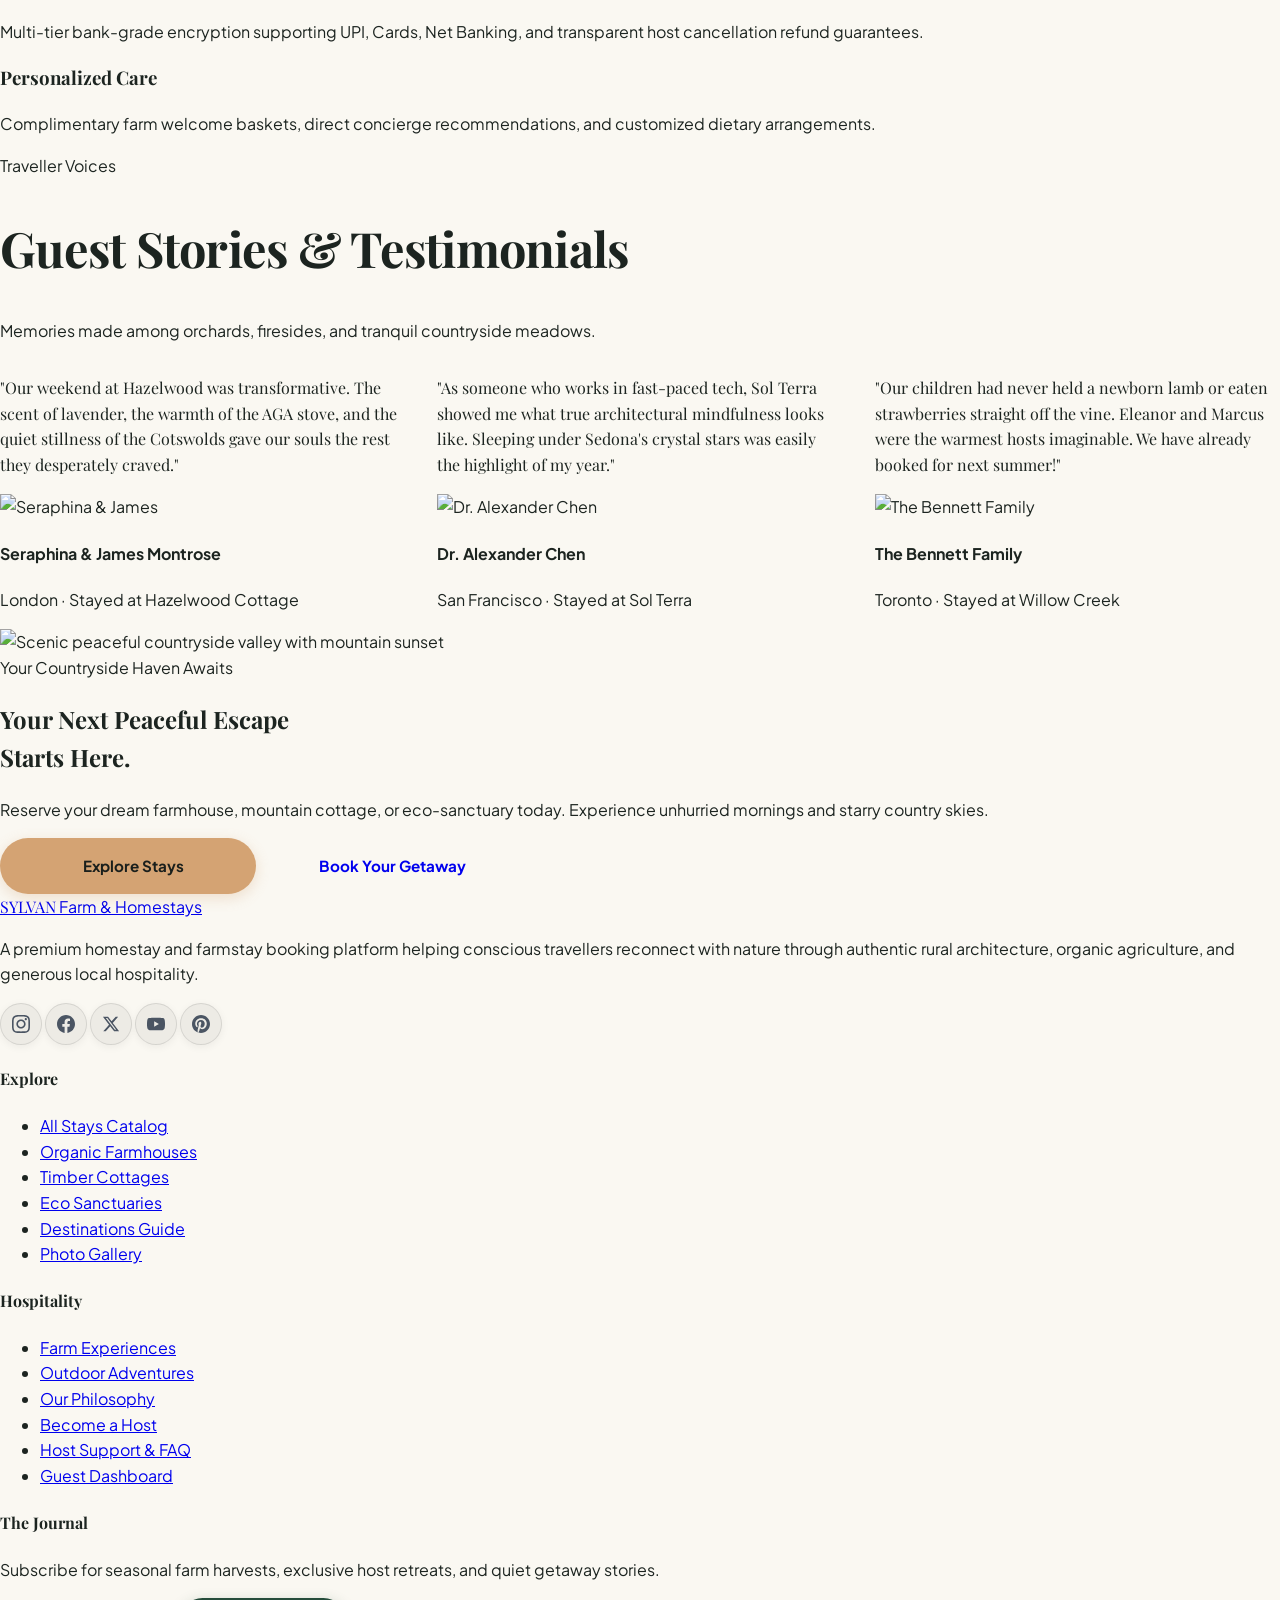
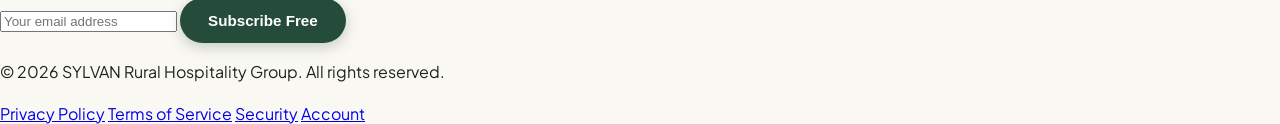
==== commit 19702bc4: "Align Stay Collections card headings uniformly into 2 lines in tablet view" ====
--- a/index.html
+++ b/index.html
@@ -331,9 +331,7 @@
           <div class="absolute inset-0 bg-gradient-to-t from-stone-950/90 via-stone-950/35 to-transparent"></div>
           <div class="absolute inset-x-0 bottom-0 p-4 sm:p-5 text-white flex flex-col justify-end">
             <span class="text-[11px] font-semibold text-amber-300 block mb-1">42 Properties</span>
-            <div class="h-10 sm:h-11 xl:h-12 flex items-start">
-              <h3 class="font-serif font-bold text-base sm:text-lg xl:text-xl group-hover:text-amber-200 transition-colors leading-tight">Farmhouses</h3>
-            </div>
+            <h3 class="font-serif font-bold text-base sm:text-lg xl:text-xl group-hover:text-amber-200 transition-colors leading-tight min-h-[2.75rem]">Authentic<br class="hidden md:block lg:hidden"> Farmhouses</h3>
             <p class="text-xs text-stone-300 line-clamp-1 mt-1 font-light">Heritage barns & fresh harvest tables</p>
           </div>
         </a>
@@ -347,9 +345,7 @@
           <div class="absolute inset-0 bg-gradient-to-t from-stone-950/90 via-stone-950/35 to-transparent"></div>
           <div class="absolute inset-x-0 bottom-0 p-4 sm:p-5 text-white flex flex-col justify-end">
             <span class="text-[11px] font-semibold text-amber-300 block mb-1">36 Properties</span>
-            <div class="h-10 sm:h-11 xl:h-12 flex items-start">
-              <h3 class="font-serif font-bold text-base sm:text-lg xl:text-xl group-hover:text-amber-200 transition-colors leading-tight">Luxury Homestays</h3>
-            </div>
+            <h3 class="font-serif font-bold text-base sm:text-lg xl:text-xl group-hover:text-amber-200 transition-colors leading-tight min-h-[2.75rem]">Luxury<br class="hidden md:block lg:hidden"> Homestays</h3>
             <p class="text-xs text-stone-300 line-clamp-1 mt-1 font-light">Warm host hospitality & hearth dining</p>
           </div>
         </a>
@@ -363,9 +359,7 @@
           <div class="absolute inset-0 bg-gradient-to-t from-stone-950/90 via-stone-950/35 to-transparent"></div>
           <div class="absolute inset-x-0 bottom-0 p-4 sm:p-5 text-white flex flex-col justify-end">
             <span class="text-[11px] font-semibold text-amber-300 block mb-1">58 Properties</span>
-            <div class="h-10 sm:h-11 xl:h-12 flex items-start">
-              <h3 class="font-serif font-bold text-base sm:text-lg xl:text-xl group-hover:text-amber-200 transition-colors leading-tight">Countryside Cottages</h3>
-            </div>
+            <h3 class="font-serif font-bold text-base sm:text-lg xl:text-xl group-hover:text-amber-200 transition-colors leading-tight min-h-[2.75rem]">Countryside<br class="hidden md:block lg:hidden"> Cottages</h3>
             <p class="text-xs text-stone-300 line-clamp-1 mt-1 font-light">Wisteria-covered stone & lavender patios</p>
           </div>
         </a>
@@ -379,9 +373,7 @@
           <div class="absolute inset-0 bg-gradient-to-t from-stone-950/90 via-stone-950/35 to-transparent"></div>
           <div class="absolute inset-x-0 bottom-0 p-4 sm:p-5 text-white flex flex-col justify-end">
             <span class="text-[11px] font-semibold text-amber-300 block mb-1">29 Properties</span>
-            <div class="h-10 sm:h-11 xl:h-12 flex items-start">
-              <h3 class="font-serif font-bold text-base sm:text-lg xl:text-xl group-hover:text-amber-200 transition-colors leading-tight">Eco Retreats</h3>
-            </div>
+            <h3 class="font-serif font-bold text-base sm:text-lg xl:text-xl group-hover:text-amber-200 transition-colors leading-tight min-h-[2.75rem]">Eco<br class="hidden md:block lg:hidden"> Retreats</h3>
             <p class="text-xs text-stone-300 line-clamp-1 mt-1 font-light">Off-grid treehouses & solar lodges</p>
           </div>
         </a>
@@ -395,9 +387,7 @@
           <div class="absolute inset-0 bg-gradient-to-t from-stone-950/90 via-stone-950/35 to-transparent"></div>
           <div class="absolute inset-x-0 bottom-0 p-4 sm:p-5 text-white flex flex-col justify-end">
             <span class="text-[11px] font-semibold text-amber-300 block mb-1">24 Properties</span>
-            <div class="h-10 sm:h-11 xl:h-12 flex items-start">
-              <h3 class="font-serif font-bold text-base sm:text-lg xl:text-xl group-hover:text-amber-200 transition-colors leading-tight">Private Villas</h3>
-            </div>
+            <h3 class="font-serif font-bold text-base sm:text-lg xl:text-xl group-hover:text-amber-200 transition-colors leading-tight min-h-[2.75rem]">Private<br class="hidden md:block lg:hidden"> Villas</h3>
             <p class="text-xs text-stone-300 line-clamp-1 mt-1 font-light">Panoramic infinity pools & private vineyards</p>
           </div>
         </a>
@@ -412,9 +402,7 @@
           <div class="absolute inset-0 bg-gradient-to-t from-stone-950/90 via-stone-950/35 to-transparent"></div>
           <div class="absolute inset-x-0 bottom-0 p-4 sm:p-5 text-white flex flex-col justify-end">
             <span class="text-[11px] font-semibold text-amber-300 block mb-1">31 Properties</span>
-            <div class="h-10 sm:h-11 xl:h-12 flex items-start">
-              <h3 class="font-serif font-bold text-base sm:text-lg xl:text-xl group-hover:text-amber-200 transition-colors leading-tight">Riverside Stays</h3>
-            </div>
+            <h3 class="font-serif font-bold text-base sm:text-lg xl:text-xl group-hover:text-amber-200 transition-colors leading-tight min-h-[2.75rem]">Riverside<br class="hidden md:block lg:hidden"> Stays</h3>
             <p class="text-xs text-stone-300 line-clamp-1 mt-1 font-light">Private docks, kayaks & wood saunas</p>
           </div>
         </a>
@@ -428,9 +416,7 @@
           <div class="absolute inset-0 bg-gradient-to-t from-stone-950/90 via-stone-950/35 to-transparent"></div>
           <div class="absolute inset-x-0 bottom-0 p-4 sm:p-5 text-white flex flex-col justify-end">
             <span class="text-[11px] font-semibold text-amber-300 block mb-1">45 Properties</span>
-            <div class="h-10 sm:h-11 xl:h-12 flex items-start">
-              <h3 class="font-serif font-bold text-base sm:text-lg xl:text-xl group-hover:text-amber-200 transition-colors leading-tight">Mountain Retreats</h3>
-            </div>
+            <h3 class="font-serif font-bold text-base sm:text-lg xl:text-xl group-hover:text-amber-200 transition-colors leading-tight min-h-[2.75rem]">Mountain<br class="hidden md:block lg:hidden"> Retreats</h3>
             <p class="text-xs text-stone-300 line-clamp-1 mt-1 font-light">High alpine lofts & misty ridge chalets</p>
           </div>
         </a>
@@ -444,9 +430,7 @@
           <div class="absolute inset-0 bg-gradient-to-t from-stone-950/90 via-stone-950/35 to-transparent"></div>
           <div class="absolute inset-x-0 bottom-0 p-4 sm:p-5 text-white flex flex-col justify-end">
             <span class="text-[11px] font-semibold text-amber-300 block mb-1">18 Properties</span>
-            <div class="h-10 sm:h-11 xl:h-12 flex items-start">
-              <h3 class="font-serif font-bold text-base sm:text-lg xl:text-xl group-hover:text-amber-200 transition-colors leading-tight">Heritage Homes</h3>
-            </div>
+            <h3 class="font-serif font-bold text-base sm:text-lg xl:text-xl group-hover:text-amber-200 transition-colors leading-tight min-h-[2.75rem]">Heritage<br class="hidden md:block lg:hidden"> Homes</h3>
             <p class="text-xs text-stone-300 line-clamp-1 mt-1 font-light">Historic French bastides & timeless manors</p>
           </div>
         </a>
--- a/css/style.css
+++ b/css/style.css
@@ -77,12 +77,16 @@
   background-color: var(--bg-primary);
   -webkit-tap-highlight-color: transparent;
   transition: background-color 0.3s ease, color 0.3s ease;
+  overflow-x: hidden;
+  max-width: 100%;
 }
 
 body {
   margin: 0;
   padding: 0;
   overflow-x: hidden;
+  max-width: 100%;
+  position: relative;
   background-color: var(--bg-primary);
   color: var(--text-primary);
   font-size: 16px;
@@ -736,6 +740,12 @@
    ============================================================== */
 #mobile-drawer {
   z-index: 10000 !important;
+  overflow: hidden;
+}
+
+#mobile-drawer.hidden {
+  display: none !important;
+  pointer-events: none !important;
 }
 
 #mobile-drawer .drawer-content {
@@ -744,6 +754,32 @@
   max-height: 100dvh;
   overflow-y: auto;
   -webkit-overflow-scrolling: touch;
+  transition: transform 0.3s cubic-bezier(0.16, 1, 0.3, 1);
+  will-change: transform;
+}
+
+/* Strict RTL alignment for drawer and submenus */
+html[dir="rtl"] #mobile-drawer .drawer-content {
+  left: 0 !important;
+  right: auto !important;
+  text-align: right;
+}
+
+html[dir="rtl"] #mobile-drawer nav {
+  text-align: right;
+}
+
+html[dir="rtl"] #mobile-drawer nav a,
+html[dir="rtl"] #mobile-drawer nav button {
+  text-align: right;
+  justify-content: space-between;
+}
+
+html[dir="rtl"] #mobile-drawer .border-l-2 {
+  border-left-width: 0 !important;
+  border-right-width: 2px !important;
+  padding-left: 0 !important;
+  padding-right: 1rem !important;
 }
 
 /* Ensure floating back-to-top never overlaps mobile drawer */
